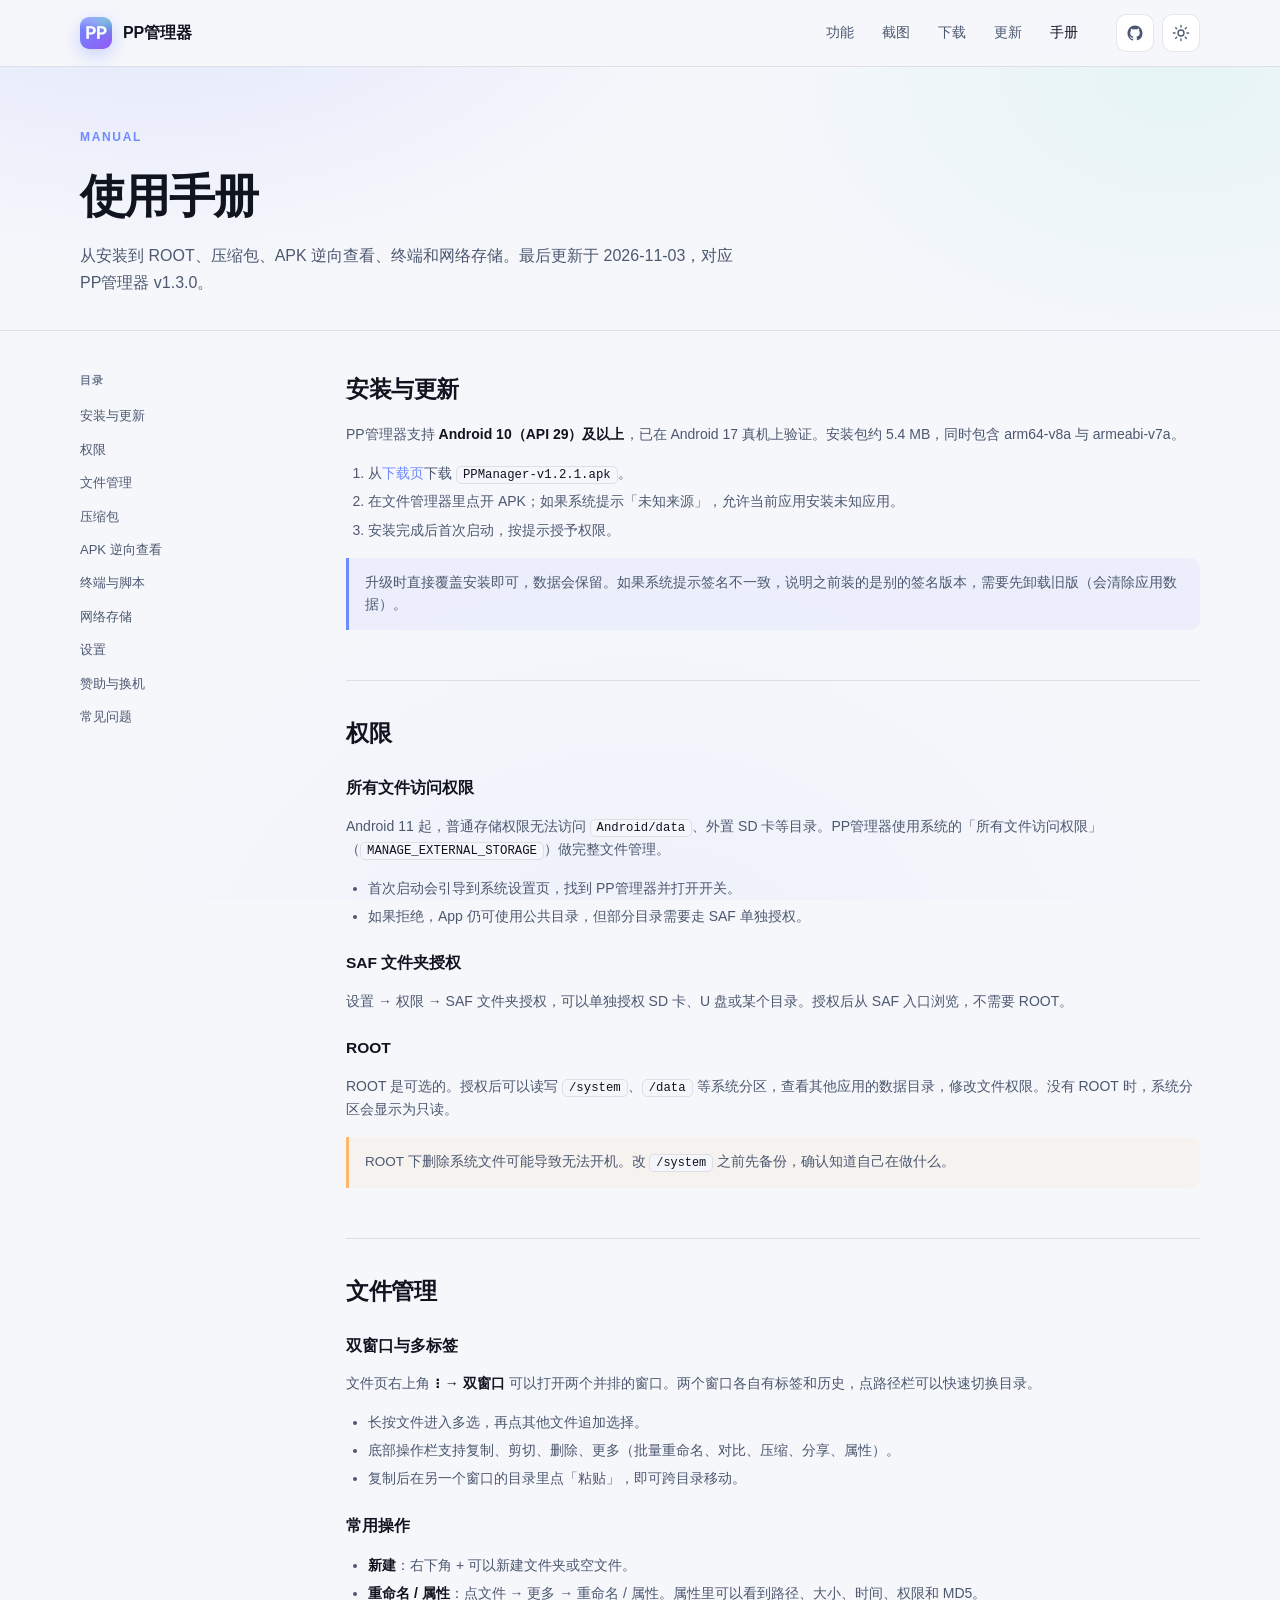
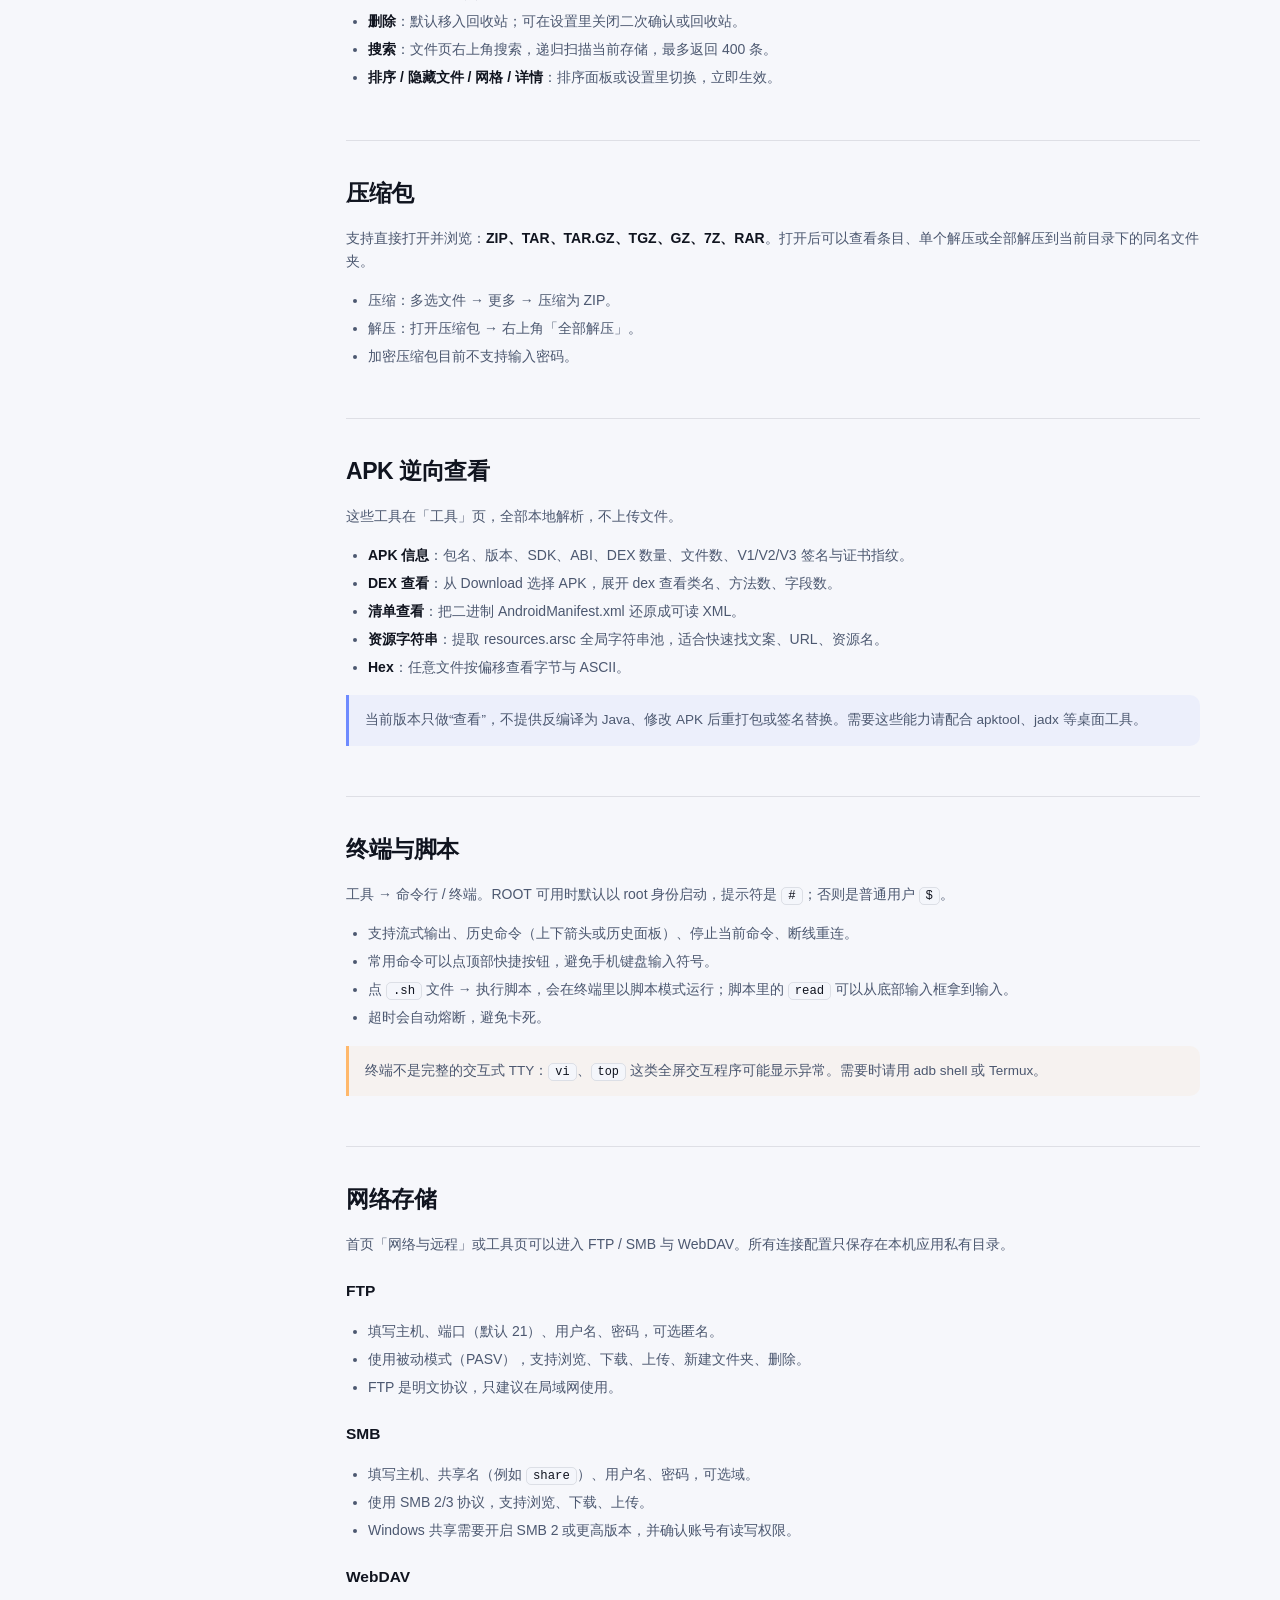
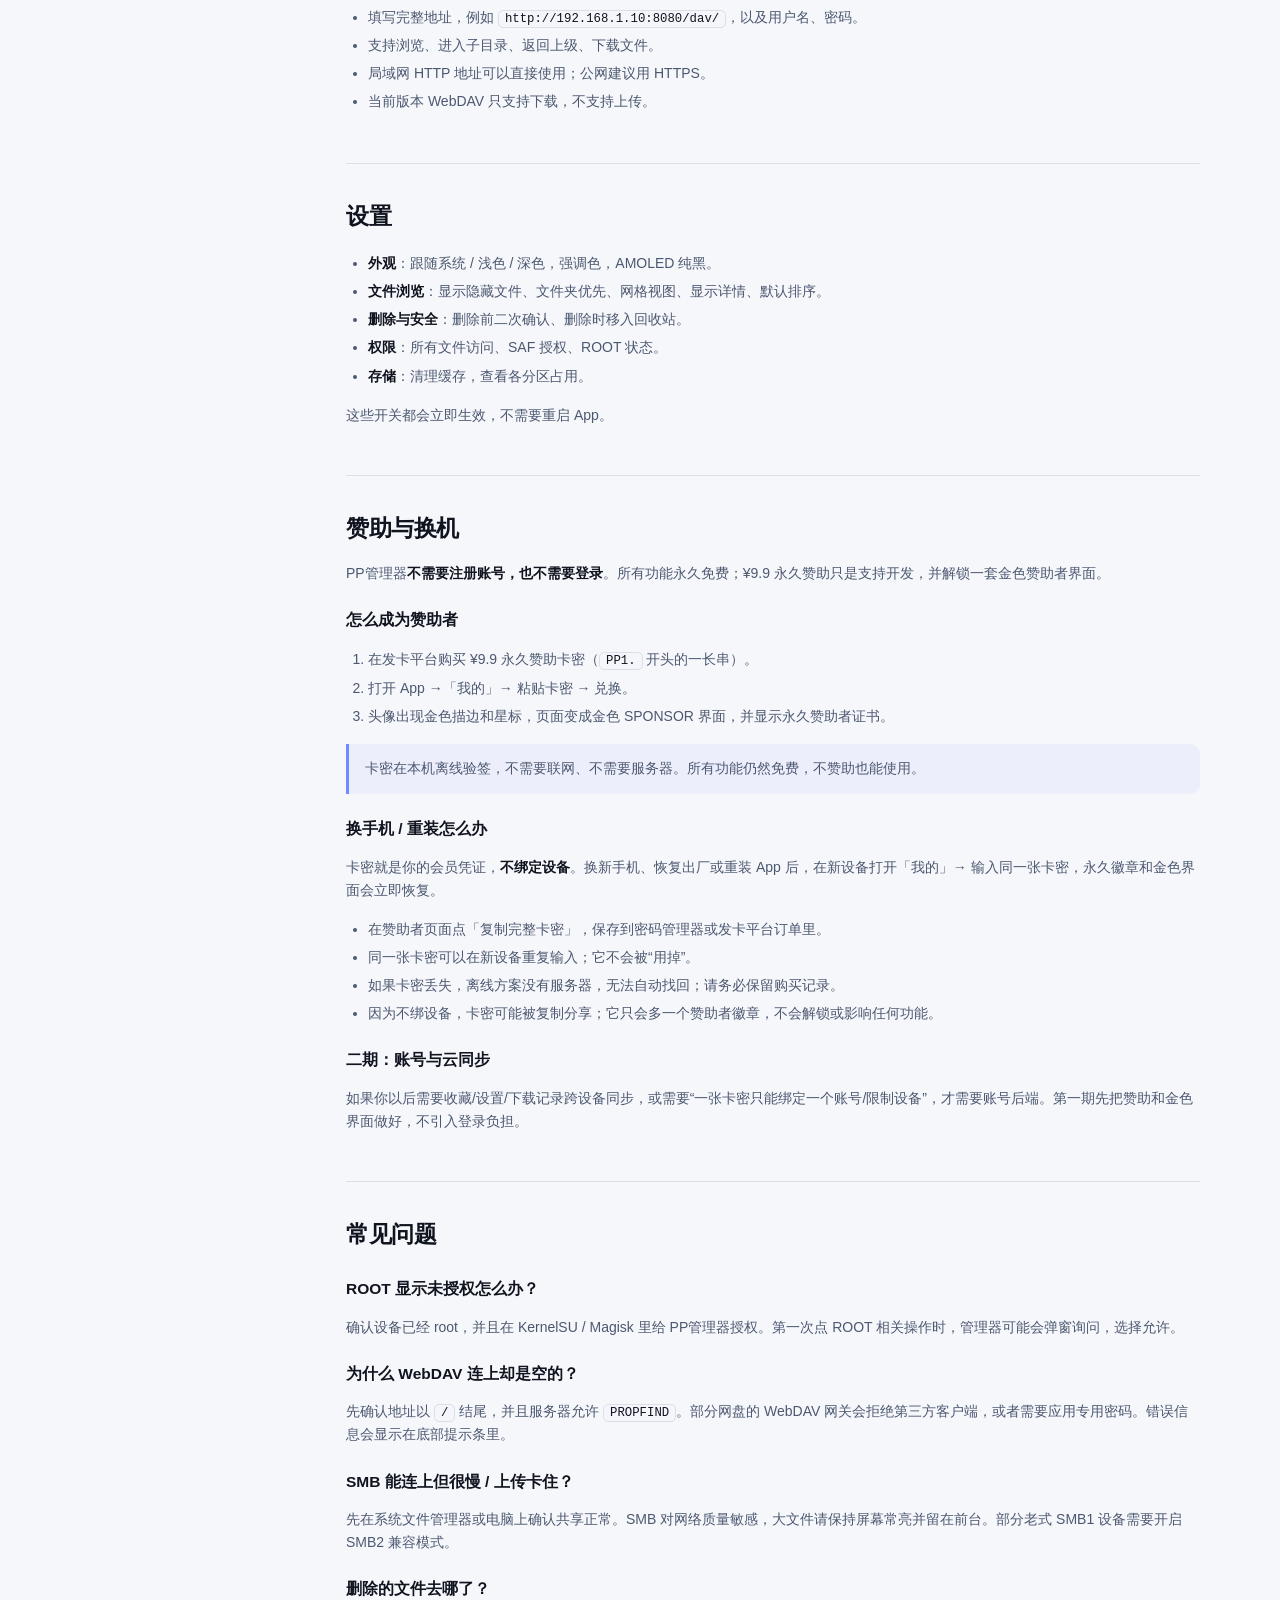
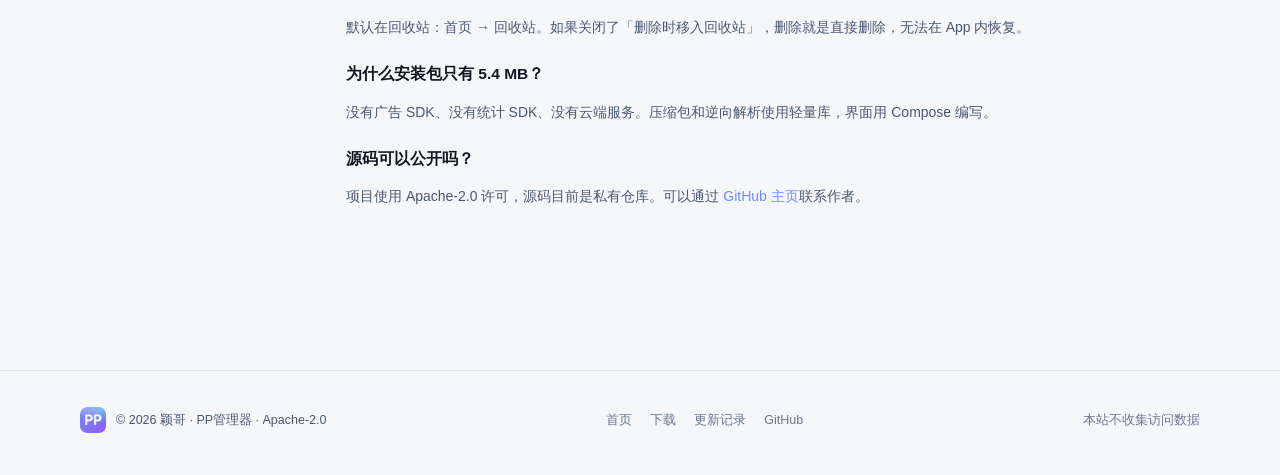
==== guide.html @ 1b32d379 "site: v1.3.0 赞助会员与离线卡密" ====
<!DOCTYPE html>
<html lang="zh-CN" data-theme="dark">
<head>
  <meta charset="UTF-8">
  <meta name="viewport" content="width=device-width, initial-scale=1">
  <title>使用手册 — PP管理器</title>
  <meta name="description" content="PP管理器使用手册：安装、权限、双窗口、压缩包、APK/DEX/AXML/ARSC 查看、终端、FTP/SMB/WebDAV 与常见问题。">
  <meta name="theme-color" content="#070a12">
  <script>
    (function () {
      try {
        var t = localStorage.getItem("pp-theme");
        if (!t) {
          t = window.matchMedia && window.matchMedia("(prefers-color-scheme: light)").matches ? "light" : "dark";
        }
        document.documentElement.setAttribute("data-theme", t);
      } catch (e) {}
    })();
  </script>
  <link rel="icon" href="assets/favicon-64.png" sizes="64x64" type="image/png">
  <link rel="apple-touch-icon" href="assets/icon-180.png">
  <link rel="stylesheet" href="styles.css">
  <noscript><style>.reveal{opacity:1 !important;transform:none !important}</style></noscript>
</head>
<body>
  <a class="skip-link" href="#main">跳到正文</a>

  <header class="nav">
    <div class="wrap nav-inner">
      <a class="brand" href="index.html">
        <img src="assets/icon-512.png" alt="PP管理器图标" width="32" height="32">
        <span>PP管理器</span>
      </a>
      <nav class="nav-links" id="navLinks" aria-label="主导航">
        <a href="index.html#features">功能</a>
        <a href="index.html#screens">截图</a>
        <a href="index.html#download">下载</a>
        <a href="index.html#changelog">更新</a>
        <a href="guide.html" aria-current="page">手册</a>
      </nav>
      <div class="nav-actions">
        <a class="icon-btn gh" href="https://github.com/yingge-dev" target="_blank" rel="noopener" aria-label="GitHub 主页">
          <svg viewBox="0 0 24 24" fill="currentColor" aria-hidden="true"><path d="M12 2C6.48 2 2 6.58 2 12.26c0 4.5 2.87 8.32 6.84 9.67.5.1.68-.22.68-.49 0-.24-.01-.87-.01-1.71-2.78.62-3.37-1.37-3.37-1.37-.45-1.18-1.11-1.5-1.11-1.5-.91-.64.07-.63.07-.63 1 .07 1.53 1.06 1.53 1.06.9 1.57 2.36 1.12 2.94.86.09-.67.35-1.12.63-1.38-2.22-.26-4.56-1.14-4.56-5.07 0-1.12.39-2.03 1.03-2.75-.1-.26-.45-1.3.1-2.71 0 0 .84-.27 2.75 1.05A9.4 9.4 0 0 1 12 6.84c.85 0 1.71.12 2.51.34 1.91-1.32 2.75-1.05 2.75-1.05.55 1.41.2 2.45.1 2.71.64.72 1.03 1.63 1.03 2.75 0 3.94-2.34 4.8-4.57 5.06.36.31.68.92.68 1.85 0 1.34-.01 2.42-.01 2.75 0 .27.18.6.69.49A10.03 10.03 0 0 0 22 12.26C22 6.58 17.52 2 12 2z"/></svg>
        </a>
        <button class="icon-btn theme-btn" id="themeBtn" type="button" aria-label="切换深色 / 浅色">
          <svg class="moon" viewBox="0 0 24 24" fill="none" stroke="currentColor" stroke-width="1.8" stroke-linecap="round" aria-hidden="true"><path d="M21 12.8A8.5 8.5 0 1 1 11.2 3a6.6 6.6 0 0 0 9.8 9.8z"/></svg>
          <svg class="sun" viewBox="0 0 24 24" fill="none" stroke="currentColor" stroke-width="1.8" stroke-linecap="round" aria-hidden="true"><circle cx="12" cy="12" r="4"/><path d="M12 2v2M12 20v2M4.9 4.9l1.4 1.4M17.7 17.7l1.4 1.4M2 12h2M20 12h2M4.9 19.1l1.4-1.4M17.7 6.3l1.4-1.4"/></svg>
        </button>
        <button class="icon-btn nav-toggle" id="navToggle" type="button" aria-label="打开菜单" aria-expanded="false">
          <svg viewBox="0 0 24 24" fill="none" stroke="currentColor" stroke-width="1.8" stroke-linecap="round" aria-hidden="true"><path d="M4 7h16M4 12h16M4 17h16"/></svg>
        </button>
      </div>
    </div>
  </header>

  <main id="main">
    <div class="guide-hero">
      <div class="wrap">
        <span class="kicker">Manual</span>
        <h1>使用手册</h1>
        <p>从安装到 ROOT、压缩包、APK 逆向查看、终端和网络存储。最后更新于 2026-11-03，对应 PP管理器 v1.3.0。</p>
      </div>
    </div>

    <div class="wrap guide-layout">
      <aside class="guide-nav">
        <h2>目录</h2>
        <a href="#install">安装与更新</a>
        <a href="#permissions">权限</a>
        <a href="#files">文件管理</a>
        <a href="#archives">压缩包</a>
        <a href="#reverse">APK 逆向查看</a>
        <a href="#terminal">终端与脚本</a>
        <a href="#network">网络存储</a>
        <a href="#settings">设置</a>
        <a href="#account">赞助与换机</a>
        <a href="#troubleshooting">常见问题</a>
      </aside>

      <div class="guide-body">
        <section id="install">
          <h2>安装与更新</h2>
          <p>PP管理器支持 <strong>Android 10（API 29）及以上</strong>，已在 Android 17 真机上验证。安装包约 5.4 MB，同时包含 arm64-v8a 与 armeabi-v7a。</p>
          <ol>
            <li>从<a href="index.html#download">下载页</a>下载 <code>PPManager-v1.2.1.apk</code>。</li>
            <li>在文件管理器里点开 APK；如果系统提示「未知来源」，允许当前应用安装未知应用。</li>
            <li>安装完成后首次启动，按提示授予权限。</li>
          </ol>
          <div class="callout">
            升级时直接覆盖安装即可，数据会保留。如果系统提示签名不一致，说明之前装的是别的签名版本，需要先卸载旧版（会清除应用数据）。
          </div>
        </section>

        <section id="permissions">
          <h2>权限</h2>
          <h3>所有文件访问权限</h3>
          <p>Android 11 起，普通存储权限无法访问 <code>Android/data</code>、外置 SD 卡等目录。PP管理器使用系统的「所有文件访问权限」（<code>MANAGE_EXTERNAL_STORAGE</code>）做完整文件管理。</p>
          <ul>
            <li>首次启动会引导到系统设置页，找到 PP管理器并打开开关。</li>
            <li>如果拒绝，App 仍可使用公共目录，但部分目录需要走 SAF 单独授权。</li>
          </ul>

          <h3>SAF 文件夹授权</h3>
          <p>设置 → 权限 → SAF 文件夹授权，可以单独授权 SD 卡、U 盘或某个目录。授权后从 SAF 入口浏览，不需要 ROOT。</p>

          <h3>ROOT</h3>
          <p>ROOT 是可选的。授权后可以读写 <code>/system</code>、<code>/data</code> 等系统分区，查看其他应用的数据目录，修改文件权限。没有 ROOT 时，系统分区会显示为只读。</p>
          <div class="callout warn">
            ROOT 下删除系统文件可能导致无法开机。改 <code>/system</code> 之前先备份，确认知道自己在做什么。
          </div>
        </section>

        <section id="files">
          <h2>文件管理</h2>
          <h3>双窗口与多标签</h3>
          <p>文件页右上角 <strong>⋮ → 双窗口</strong> 可以打开两个并排的窗口。两个窗口各自有标签和历史，点路径栏可以快速切换目录。</p>
          <ul>
            <li>长按文件进入多选，再点其他文件追加选择。</li>
            <li>底部操作栏支持复制、剪切、删除、更多（批量重命名、对比、压缩、分享、属性）。</li>
            <li>复制后在另一个窗口的目录里点「粘贴」，即可跨目录移动。</li>
          </ul>

          <h3>常用操作</h3>
          <ul>
            <li><strong>新建</strong>：右下角 + 可以新建文件夹或空文件。</li>
            <li><strong>重命名 / 属性</strong>：点文件 → 更多 → 重命名 / 属性。属性里可以看到路径、大小、时间、权限和 MD5。</li>
            <li><strong>删除</strong>：默认移入回收站；可在设置里关闭二次确认或回收站。</li>
            <li><strong>搜索</strong>：文件页右上角搜索，递归扫描当前存储，最多返回 400 条。</li>
            <li><strong>排序 / 隐藏文件 / 网格 / 详情</strong>：排序面板或设置里切换，立即生效。</li>
          </ul>
        </section>

        <section id="archives">
          <h2>压缩包</h2>
          <p>支持直接打开并浏览：<strong>ZIP、TAR、TAR.GZ、TGZ、GZ、7Z、RAR</strong>。打开后可以查看条目、单个解压或全部解压到当前目录下的同名文件夹。</p>
          <ul>
            <li>压缩：多选文件 → 更多 → 压缩为 ZIP。</li>
            <li>解压：打开压缩包 → 右上角「全部解压」。</li>
            <li>加密压缩包目前不支持输入密码。</li>
          </ul>
        </section>

        <section id="reverse">
          <h2>APK 逆向查看</h2>
          <p>这些工具在「工具」页，全部本地解析，不上传文件。</p>
          <ul>
            <li><strong>APK 信息</strong>：包名、版本、SDK、ABI、DEX 数量、文件数、V1/V2/V3 签名与证书指纹。</li>
            <li><strong>DEX 查看</strong>：从 Download 选择 APK，展开 dex 查看类名、方法数、字段数。</li>
            <li><strong>清单查看</strong>：把二进制 AndroidManifest.xml 还原成可读 XML。</li>
            <li><strong>资源字符串</strong>：提取 resources.arsc 全局字符串池，适合快速找文案、URL、资源名。</li>
            <li><strong>Hex</strong>：任意文件按偏移查看字节与 ASCII。</li>
          </ul>
          <div class="callout">
            当前版本只做“查看”，不提供反编译为 Java、修改 APK 后重打包或签名替换。需要这些能力请配合 apktool、jadx 等桌面工具。
          </div>
        </section>

        <section id="terminal">
          <h2>终端与脚本</h2>
          <p>工具 → 命令行 / 终端。ROOT 可用时默认以 root 身份启动，提示符是 <code>#</code>；否则是普通用户 <code>$</code>。</p>
          <ul>
            <li>支持流式输出、历史命令（上下箭头或历史面板）、停止当前命令、断线重连。</li>
            <li>常用命令可以点顶部快捷按钮，避免手机键盘输入符号。</li>
            <li>点 <code>.sh</code> 文件 → 执行脚本，会在终端里以脚本模式运行；脚本里的 <code>read</code> 可以从底部输入框拿到输入。</li>
            <li>超时会自动熔断，避免卡死。</li>
          </ul>
          <div class="callout warn">
            终端不是完整的交互式 TTY：<code>vi</code>、<code>top</code> 这类全屏交互程序可能显示异常。需要时请用 adb shell 或 Termux。
          </div>
        </section>

        <section id="network">
          <h2>网络存储</h2>
          <p>首页「网络与远程」或工具页可以进入 FTP / SMB 与 WebDAV。所有连接配置只保存在本机应用私有目录。</p>

          <h3>FTP</h3>
          <ul>
            <li>填写主机、端口（默认 21）、用户名、密码，可选匿名。</li>
            <li>使用被动模式（PASV），支持浏览、下载、上传、新建文件夹、删除。</li>
            <li>FTP 是明文协议，只建议在局域网使用。</li>
          </ul>

          <h3>SMB</h3>
          <ul>
            <li>填写主机、共享名（例如 <code>share</code>）、用户名、密码，可选域。</li>
            <li>使用 SMB 2/3 协议，支持浏览、下载、上传。</li>
            <li>Windows 共享需要开启 SMB 2 或更高版本，并确认账号有读写权限。</li>
          </ul>

          <h3>WebDAV</h3>
          <ul>
            <li>填写完整地址，例如 <code>http://192.168.1.10:8080/dav/</code>，以及用户名、密码。</li>
            <li>支持浏览、进入子目录、返回上级、下载文件。</li>
            <li>局域网 HTTP 地址可以直接使用；公网建议用 HTTPS。</li>
            <li>当前版本 WebDAV 只支持下载，不支持上传。</li>
          </ul>
        </section>

        <section id="settings">
          <h2>设置</h2>
          <ul>
            <li><strong>外观</strong>：跟随系统 / 浅色 / 深色，强调色，AMOLED 纯黑。</li>
            <li><strong>文件浏览</strong>：显示隐藏文件、文件夹优先、网格视图、显示详情、默认排序。</li>
            <li><strong>删除与安全</strong>：删除前二次确认、删除时移入回收站。</li>
            <li><strong>权限</strong>：所有文件访问、SAF 授权、ROOT 状态。</li>
            <li><strong>存储</strong>：清理缓存，查看各分区占用。</li>
          </ul>
          <p>这些开关都会立即生效，不需要重启 App。</p>
        </section>

        <section id="account">
          <h2>赞助与换机</h2>
          <p>PP管理器<strong>不需要注册账号，也不需要登录</strong>。所有功能永久免费；¥9.9 永久赞助只是支持开发，并解锁一套金色赞助者界面。</p>

          <h3>怎么成为赞助者</h3>
          <ol>
            <li>在发卡平台购买 ¥9.9 永久赞助卡密（<code>PP1.</code> 开头的一长串）。</li>
            <li>打开 App →「我的」→ 粘贴卡密 → 兑换。</li>
            <li>头像出现金色描边和星标，页面变成金色 SPONSOR 界面，并显示永久赞助者证书。</li>
          </ol>
          <div class="callout">
            卡密在本机离线验签，不需要联网、不需要服务器。所有功能仍然免费，不赞助也能使用。
          </div>

          <h3>换手机 / 重装怎么办</h3>
          <p>卡密就是你的会员凭证，<strong>不绑定设备</strong>。换新手机、恢复出厂或重装 App 后，在新设备打开「我的」→ 输入同一张卡密，永久徽章和金色界面会立即恢复。</p>
          <ul>
            <li>在赞助者页面点「复制完整卡密」，保存到密码管理器或发卡平台订单里。</li>
            <li>同一张卡密可以在新设备重复输入；它不会被“用掉”。</li>
            <li>如果卡密丢失，离线方案没有服务器，无法自动找回；请务必保留购买记录。</li>
            <li>因为不绑设备，卡密可能被复制分享；它只会多一个赞助者徽章，不会解锁或影响任何功能。</li>
          </ul>

          <h3>二期：账号与云同步</h3>
          <p>如果你以后需要收藏/设置/下载记录跨设备同步，或需要“一张卡密只能绑定一个账号/限制设备”，才需要账号后端。第一期先把赞助和金色界面做好，不引入登录负担。</p>
        </section>

        <section id="troubleshooting">
          <h2>常见问题</h2>
          <h3>ROOT 显示未授权怎么办？</h3>
          <p>确认设备已经 root，并且在 KernelSU / Magisk 里给 PP管理器授权。第一次点 ROOT 相关操作时，管理器可能会弹窗询问，选择允许。</p>

          <h3>为什么 WebDAV 连上却是空的？</h3>
          <p>先确认地址以 <code>/</code> 结尾，并且服务器允许 <code>PROPFIND</code>。部分网盘的 WebDAV 网关会拒绝第三方客户端，或者需要应用专用密码。错误信息会显示在底部提示条里。</p>

          <h3>SMB 能连上但很慢 / 上传卡住？</h3>
          <p>先在系统文件管理器或电脑上确认共享正常。SMB 对网络质量敏感，大文件请保持屏幕常亮并留在前台。部分老式 SMB1 设备需要开启 SMB2 兼容模式。</p>

          <h3>删除的文件去哪了？</h3>
          <p>默认在回收站：首页 → 回收站。如果关闭了「删除时移入回收站」，删除就是直接删除，无法在 App 内恢复。</p>

          <h3>为什么安装包只有 5.4 MB？</h3>
          <p>没有广告 SDK、没有统计 SDK、没有云端服务。压缩包和逆向解析使用轻量库，界面用 Compose 编写。</p>

          <h3>源码可以公开吗？</h3>
          <p>项目使用 Apache-2.0 许可，源码目前是私有仓库。可以通过 <a href="https://github.com/yingge-dev" target="_blank" rel="noopener">GitHub 主页</a>联系作者。</p>
        </section>
      </div>
    </div>
  </main>

  <footer>
    <div class="wrap footer-inner">
      <div class="footer-brand">
        <img src="assets/icon-512.png" alt="" width="26" height="26">
        <span>© <span id="year">2026</span> 颖哥 · PP管理器 · Apache-2.0</span>
      </div>
      <nav class="footer-links" aria-label="页脚">
        <a href="index.html">首页</a>
        <a href="index.html#download">下载</a>
        <a href="index.html#changelog">更新记录</a>
        <a href="https://github.com/yingge-dev" target="_blank" rel="noopener">GitHub</a>
      </nav>
      <span>本站不收集访问数据</span>
    </div>
  </footer>

  <script src="app.js"></script>
</body>
</html>
---- styles.css ----
:root {
  color-scheme: dark;
  --bg: #070a12;
  --bg-2: #0a0f1a;
  --surface: #0e1320;
  --surface-2: #141b2a;
  --surface-3: #1a2233;
  --line: rgba(148, 163, 190, 0.15);
  --line-strong: rgba(148, 163, 190, 0.28);
  --text: #e9edf7;
  --muted: #9aa6c0;
  --faint: #6b7794;
  --accent: #6e8bff;
  --accent-deep: #4f6bf0;
  --accent-2: #3fd9c0;
  --coral: #ff6b81;
  --amber: #ffb86b;
  --radius: 18px;
  --radius-sm: 12px;
  --shadow: 0 24px 60px rgba(0, 0, 0, 0.45);
  --nav-bg: #070a12;
  --max: 1120px;
  --font: -apple-system, BlinkMacSystemFont, "Segoe UI", "PingFang SC",
    "Hiragino Sans GB", "Microsoft YaHei", "Noto Sans SC", sans-serif;
  --mono: "SFMono-Regular", Consolas, "Liberation Mono", Menlo, monospace;
}

html[data-theme="light"] {
  color-scheme: light;
  --bg: #f6f7fb;
  --bg-2: #eef1f8;
  --surface: #ffffff;
  --surface-2: #f4f6fb;
  --surface-3: #e9edf6;
  --line: rgba(16, 24, 40, 0.1);
  --line-strong: rgba(16, 24, 40, 0.2);
  --text: #10141f;
  --muted: #4c5870;
  --faint: #6b7690;
  --shadow: 0 24px 60px rgba(31, 45, 80, 0.12);
  --nav-bg: #f6f7fb;
}

* {
  box-sizing: border-box;
}

html {
  scroll-behavior: smooth;
  scroll-padding-top: 88px;
}

body {
  margin: 0;
  background: var(--bg);
  color: var(--text);
  font-family: var(--font);
  font-size: 16px;
  line-height: 1.65;
  -webkit-font-smoothing: antialiased;
  text-rendering: optimizeLegibility;
  overflow-x: hidden;
}

body::before {
  content: "";
  position: fixed;
  inset: 0;
  z-index: -1;
  background:
    radial-gradient(900px 520px at 12% -6%, rgba(110, 139, 255, 0.16), transparent 62%),
    radial-gradient(760px 520px at 92% 8%, rgba(63, 217, 192, 0.09), transparent 60%),
    radial-gradient(900px 700px at 50% 110%, rgba(110, 139, 255, 0.06), transparent 60%),
    var(--bg);
  pointer-events: none;
}

a {
  color: var(--accent);
  text-decoration: none;
}

a:hover {
  color: var(--text);
}

a:focus-visible,
button:focus-visible,
summary:focus-visible,
.shot img:focus-visible {
  outline: 2px solid var(--accent);
  outline-offset: 3px;
  border-radius: 6px;
}

img {
  max-width: 100%;
  height: auto;
  display: block;
}

.wrap {
  width: min(var(--max), 100% - 48px);
  margin-inline: auto;
}

.skip-link {
  position: absolute;
  left: 16px;
  top: -60px;
  z-index: 100;
  padding: 10px 16px;
  border-radius: 10px;
  background: var(--accent);
  color: #fff;
  transition: top 0.2s;
}

.skip-link:focus {
  top: 12px;
}

/* ---------- nav ---------- */
.nav {
  position: sticky;
  top: 0;
  z-index: 50;
  border-bottom: 1px solid var(--line);
  background: var(--nav-bg);
}

.nav-inner {
  display: flex;
  align-items: center;
  gap: 26px;
  height: 66px;
}

.brand {
  display: inline-flex;
  align-items: center;
  gap: 11px;
  color: var(--text);
  font-weight: 700;
  letter-spacing: -0.01em;
  white-space: nowrap;
}

.brand img {
  width: 32px;
  height: 32px;
  border-radius: 9px;
  box-shadow: 0 6px 18px rgba(110, 139, 255, 0.35);
}

.brand span {
  font-size: 16px;
}

.nav-links {
  display: flex;
  align-items: center;
  gap: 4px;
  margin-left: auto;
}

.nav-links a {
  color: var(--muted);
  font-size: 14px;
  padding: 7px 12px;
  border-radius: 9px;
  transition: color 0.18s, background 0.18s;
}

.nav-links a:hover,
.nav-links a[aria-current="page"] {
  color: var(--text);
  background: var(--surface-2);
}

.nav-actions {
  display: flex;
  align-items: center;
  gap: 8px;
}

.icon-btn {
  display: inline-flex;
  align-items: center;
  justify-content: center;
  width: 38px;
  height: 38px;
  border: 1px solid var(--line);
  border-radius: 10px;
  background: var(--surface);
  color: var(--muted);
  cursor: pointer;
  transition: color 0.18s, border-color 0.18s, transform 0.18s;
}

.icon-btn:hover {
  color: var(--text);
  border-color: var(--line-strong);
  transform: translateY(-1px);
}

.icon-btn svg {
  width: 18px;
  height: 18px;
}

.theme-btn .sun {
  display: none;
}

html[data-theme="light"] .theme-btn .sun {
  display: block;
}

html[data-theme="light"] .theme-btn .moon {
  display: none;
}

.nav-toggle {
  display: none;
}

/* ---------- buttons ---------- */
.btn {
  display: inline-flex;
  align-items: center;
  justify-content: center;
  gap: 9px;
  height: 48px;
  padding: 0 22px;
  border-radius: 13px;
  border: 1px solid transparent;
  font-size: 15px;
  font-weight: 650;
  letter-spacing: 0.01em;
  cursor: pointer;
  transition: transform 0.18s, box-shadow 0.18s, background 0.18s, border-color 0.18s;
  white-space: nowrap;
}

.btn:hover {
  transform: translateY(-2px);
}

.btn-primary {
  background: linear-gradient(135deg, var(--accent), var(--accent-deep));
  color: #fff;
  box-shadow: 0 14px 30px rgba(79, 107, 240, 0.32);
}

.btn-primary:hover {
  color: #fff;
  box-shadow: 0 18px 38px rgba(79, 107, 240, 0.42);
}

.btn-ghost {
  background: var(--surface);
  border-color: var(--line);
  color: var(--text);
}

.btn-ghost:hover {
  border-color: var(--line-strong);
  background: var(--surface-2);
}

.btn svg {
  width: 18px;
  height: 18px;
}

.btn .ver {
  font-size: 11px;
  font-weight: 600;
  padding: 2px 7px;
  border-radius: 999px;
  background: rgba(255, 255, 255, 0.18);
}

/* ---------- hero ---------- */
.hero {
  position: relative;
  padding: 74px 0 70px;
  overflow: hidden;
}

.hero::before {
  content: "";
  position: absolute;
  inset: 0;
  background-image:
    linear-gradient(rgba(148, 163, 190, 0.055) 1px, transparent 1px),
    linear-gradient(90deg, rgba(148, 163, 190, 0.055) 1px, transparent 1px);
  background-size: 56px 56px;
  mask-image: radial-gradient(ellipse 75% 65% at 50% 30%, #000 20%, transparent 75%);
  -webkit-mask-image: radial-gradient(ellipse 75% 65% at 50% 30%, #000 20%, transparent 75%);
  pointer-events: none;
}

.hero-grid {
  position: relative;
  display: grid;
  grid-template-columns: 1.05fr 0.95fr;
  align-items: center;
  gap: 48px;
}

.eyebrow {
  display: inline-flex;
  align-items: center;
  gap: 8px;
  padding: 5px 11px;
  border: 1px solid var(--line);
  border-radius: 999px;
  background: var(--surface);
  color: var(--muted);
  font-size: 12px;
  font-weight: 600;
  letter-spacing: 0.02em;
}

.eyebrow i {
  width: 6px;
  height: 6px;
  border-radius: 50%;
  background: var(--accent-2);
  box-shadow: 0 0 10px var(--accent-2);
}

.hero h1 {
  margin: 18px 0 10px;
  font-size: clamp(48px, 7vw, 78px);
  line-height: 1.02;
  letter-spacing: -0.045em;
  font-weight: 800;
  background: linear-gradient(120deg, var(--text) 20%, #b9c5ff 55%, var(--accent-2) 100%);
  -webkit-background-clip: text;
  background-clip: text;
  color: transparent;
}

html[data-theme="light"] .hero h1 {
  background: linear-gradient(120deg, #10141f 15%, #4f6bf0 62%, #159e8b 100%);
  -webkit-background-clip: text;
  background-clip: text;
}

p code,
li code {
  font-family: var(--mono);
  font-size: 0.88em;
  padding: 1px 5px;
  border-radius: 5px;
  background: var(--surface-2);
  border: 1px solid var(--line);
  color: var(--text);
}

.hero .lead {
  margin: 0;
  color: var(--muted);
  font-size: clamp(16px, 1.9vw, 18.5px);
  line-height: 1.8;
  max-width: 33em;
}

.hero .lead strong {
  color: var(--text);
  font-weight: 600;
}

.hero .cta {
  display: flex;
  flex-wrap: wrap;
  gap: 12px;
  margin-top: 30px;
}

.facts {
  display: flex;
  flex-wrap: wrap;
  gap: 8px 18px;
  margin: 26px 0 0;
  padding: 0;
  list-style: none;
  color: var(--faint);
  font-size: 13px;
}

.facts li {
  display: inline-flex;
  align-items: center;
  gap: 7px;
}

.facts li::before {
  content: "";
  width: 4px;
  height: 4px;
  border-radius: 50%;
  background: var(--accent-2);
}

.hero-art {
  position: relative;
  display: flex;
  justify-content: center;
  align-items: center;
  min-height: 620px;
}

.hero-art::before {
  content: "";
  position: absolute;
  width: 480px;
  height: 480px;
  border-radius: 50%;
  background: radial-gradient(circle, rgba(110, 139, 255, 0.38), transparent 64%);
  filter: blur(42px);
}

.hero-art::after {
  content: "";
  position: absolute;
  width: 320px;
  height: 320px;
  right: 4%;
  bottom: 8%;
  border-radius: 50%;
  background: radial-gradient(circle, rgba(63, 217, 192, 0.16), transparent 65%);
  filter: blur(26px);
}

.phone {
  position: relative;
  z-index: 1;
  width: min(330px, 76vw);
  padding: 10px;
  border-radius: 44px;
  background: linear-gradient(160deg, #2a3350, #0b0f18 45%, #1c2438);
  border: 1px solid rgba(148, 163, 190, 0.22);
  box-shadow: 0 40px 90px rgba(0, 0, 0, 0.55), inset 0 0 0 1px rgba(255, 255, 255, 0.04);
}

.phone img {
  width: 100%;
  border-radius: 35px;
}

.hero-badge {
  position: absolute;
  z-index: 2;
  display: inline-flex;
  align-items: center;
  gap: 7px;
  padding: 8px 12px;
  border: 1px solid var(--line);
  border-radius: 12px;
  background-color: var(--surface);
  background: color-mix(in srgb, var(--surface) 88%, transparent);
  backdrop-filter: blur(10px);
  color: var(--text);
  font-size: 12px;
  font-weight: 600;
  box-shadow: 0 14px 30px rgba(0, 0, 0, 0.28);
}

.hero-badge svg {
  width: 15px;
  height: 15px;
}

.hero-badge.b1 {
  left: 2%;
  top: 18%;
  color: var(--accent-2);
}

.hero-badge.b2 {
  right: 0;
  bottom: 20%;
  color: var(--amber);
}

/* ---------- sections ---------- */
.section {
  padding: 78px 0;
  border-top: 1px solid var(--line);
}

.section-head {
  max-width: 640px;
  margin-bottom: 34px;
}

.kicker {
  display: inline-block;
  color: var(--accent);
  font-size: 12px;
  font-weight: 700;
  letter-spacing: 0.14em;
  text-transform: uppercase;
}

.section-head h2 {
  margin: 10px 0 10px;
  font-size: clamp(26px, 3.4vw, 36px);
  line-height: 1.2;
  letter-spacing: -0.03em;
}

.section-head p {
  margin: 0;
  color: var(--muted);
  font-size: 15.5px;
}

.section-head.center {
  margin-inline: auto;
  text-align: center;
}

/* ---------- features ---------- */
.feature-grid {
  display: grid;
  grid-template-columns: repeat(3, 1fr);
  gap: 14px;
}

.feature {
  position: relative;
  padding: 24px;
  border: 1px solid var(--line);
  border-radius: var(--radius);
  background-color: var(--surface);
  background-image: linear-gradient(180deg, var(--surface), var(--surface-2));
  transition: transform 0.22s, border-color 0.22s, background 0.22s;
}

.feature:hover {
  transform: translateY(-3px);
  border-color: var(--line-strong);
  background: var(--surface-2);
}

.feature-icon {
  display: inline-flex;
  align-items: center;
  justify-content: center;
  width: 42px;
  height: 42px;
  border-radius: 12px;
  background: rgba(110, 139, 255, 0.12);
  color: var(--accent);
  margin-bottom: 16px;
}

.feature:nth-child(2) .feature-icon {
  background: rgba(63, 217, 192, 0.11);
  color: var(--accent-2);
}

.feature:nth-child(3) .feature-icon {
  background: rgba(255, 184, 107, 0.11);
  color: var(--amber);
}

.feature:nth-child(4) .feature-icon {
  background: rgba(255, 107, 129, 0.1);
  color: var(--coral);
}

.feature-icon svg {
  width: 21px;
  height: 21px;
}

.feature h3 {
  margin: 0 0 6px;
  font-size: 16.5px;
  letter-spacing: -0.01em;
}

.feature p {
  margin: 0;
  color: var(--muted);
  font-size: 13.5px;
  line-height: 1.72;
}

.feature .tag {
  display: inline-block;
  margin-top: 14px;
  padding: 2px 8px;
  border: 1px solid var(--line);
  border-radius: 999px;
  color: var(--faint);
  font-size: 10.5px;
  font-family: var(--mono);
}

/* ---------- screenshots ---------- */
.shots {
  display: grid;
  grid-template-columns: repeat(4, 1fr);
  gap: 16px;
}

.shot {
  margin: 0;
  padding: 9px;
  border: 1px solid var(--line);
  border-radius: 26px;
  background: var(--surface);
  cursor: zoom-in;
  transition: transform 0.24s, border-color 0.24s, box-shadow 0.24s;
}

.shot:hover {
  transform: translateY(-4px);
  border-color: var(--line-strong);
  box-shadow: var(--shadow);
}

.shot img {
  border-radius: 18px;
  width: 100%;
}

.shot figcaption {
  padding: 12px 8px 5px;
  color: var(--muted);
  font-size: 12.5px;
  text-align: center;
}

/* ---------- why ---------- */
.why-grid {
  display: grid;
  grid-template-columns: repeat(3, 1fr);
  gap: 14px;
}

.why {
  padding: 26px;
  border: 1px solid var(--line);
  border-radius: var(--radius);
  background: var(--surface);
}

.why .num {
  font-family: var(--mono);
  font-size: 12px;
  color: var(--accent);
}

.why h3 {
  margin: 10px 0 8px;
  font-size: 17px;
}

.why p {
  margin: 0;
  color: var(--muted);
  font-size: 13.5px;
}

/* ---------- download ---------- */
.download-grid {
  display: grid;
  grid-template-columns: 1.25fr 0.75fr;
  gap: 16px;
  align-items: stretch;
}

.download-card {
  position: relative;
  padding: 30px;
  border-radius: 22px;
  border: 1px solid rgba(110, 139, 255, 0.3);
  background:
    radial-gradient(600px 260px at 100% 0%, rgba(63, 217, 192, 0.1), transparent 60%),
    radial-gradient(600px 300px at 0% 100%, rgba(110, 139, 255, 0.16), transparent 60%),
    var(--surface);
  overflow: hidden;
}

.download-card h2 {
  margin: 0;
  font-size: 25px;
  letter-spacing: -0.02em;
}

.version-row {
  display: flex;
  flex-wrap: wrap;
  align-items: center;
  gap: 10px;
  margin: 12px 0 20px;
}

.version-row .badge {
  padding: 3px 9px;
  border-radius: 999px;
  background: rgba(110, 139, 255, 0.16);
  color: var(--accent);
  font-size: 12px;
  font-weight: 600;
}

.version-row .date {
  color: var(--faint);
  font-size: 12.5px;
}

.spec {
  display: grid;
  grid-template-columns: repeat(3, 1fr);
  gap: 10px;
  margin: 0 0 22px;
  padding: 0;
  list-style: none;
}

.spec li {
  padding: 10px 12px;
  border: 1px solid var(--line);
  border-radius: 11px;
  background: rgba(0, 0, 0, 0.12);
  color: var(--muted);
  font-size: 12px;
}

.spec strong {
  display: block;
  color: var(--text);
  font-size: 13.5px;
  font-weight: 600;
  margin-top: 1px;
}

.sha {
  display: flex;
  align-items: center;
  gap: 8px;
  margin-top: 18px;
  color: var(--faint);
  font-size: 11px;
}

.sha code {
  font-family: var(--mono);
  color: var(--muted);
  word-break: break-all;
  font-size: 10.5px;
}

.copy-btn {
  flex: none;
  border: 1px solid var(--line);
  border-radius: 7px;
  background: var(--surface-2);
  color: var(--muted);
  font-size: 10.5px;
  padding: 3px 7px;
  cursor: pointer;
}

.copy-btn:hover {
  color: var(--text);
  border-color: var(--line-strong);
}

.install-card {
  display: flex;
  flex-direction: column;
  padding: 28px;
  border: 1px solid var(--line);
  border-radius: 22px;
  background: var(--surface);
}

.install-card h3 {
  margin: 0 0 14px;
  font-size: 16px;
}

.steps {
  margin: 0;
  padding: 0;
  list-style: none;
  counter-reset: step;
  display: grid;
  gap: 13px;
}

.steps li {
  position: relative;
  padding-left: 32px;
  color: var(--muted);
  font-size: 13.5px;
  line-height: 1.6;
}

.steps li::before {
  counter-increment: step;
  content: counter(step);
  position: absolute;
  left: 0;
  top: 1px;
  width: 21px;
  height: 21px;
  border-radius: 50%;
  background: rgba(110, 139, 255, 0.14);
  color: var(--accent);
  font-size: 11px;
  font-weight: 700;
  display: grid;
  place-items: center;
}

.install-card .more {
  margin-top: auto;
  padding-top: 20px;
  font-size: 13px;
}

.note {
  margin: 16px 0 0;
  color: var(--faint);
  font-size: 11.5px;
  line-height: 1.7;
}

/* ---------- changelog ---------- */
.timeline {
  position: relative;
  margin: 0;
  padding: 0 0 0 22px;
  list-style: none;
}

.timeline::before {
  content: "";
  position: absolute;
  left: 5px;
  top: 6px;
  bottom: 6px;
  width: 1px;
  background: var(--line);
}

.release {
  position: relative;
  padding: 0 0 26px;
}

.release::before {
  content: "";
  position: absolute;
  left: -22px;
  top: 7px;
  width: 11px;
  height: 11px;
  border-radius: 50%;
  background: var(--surface-3);
  border: 2px solid var(--faint);
}

.release.latest::before {
  background: var(--accent);
  border-color: var(--accent);
  box-shadow: 0 0 0 4px rgba(110, 139, 255, 0.16);
}

.release h3 {
  margin: 0 0 4px;
  font-size: 16px;
  display: flex;
  flex-wrap: wrap;
  align-items: center;
  gap: 9px;
}

.release h3 .v {
  font-family: var(--mono);
  font-size: 12px;
  color: var(--accent);
}

.release time {
  color: var(--faint);
  font-size: 11.5px;
  font-weight: 400;
}

.release ul {
  margin: 7px 0 0;
  padding-left: 18px;
  color: var(--muted);
  font-size: 13px;
}

.release li {
  margin: 3px 0;
}

/* ---------- faq ---------- */
.faq {
  display: grid;
  gap: 9px;
}

details {
  border: 1px solid var(--line);
  border-radius: 13px;
  background: var(--surface);
  overflow: hidden;
}

details[open] {
  border-color: var(--line-strong);
  background: var(--surface-2);
}

summary {
  display: flex;
  align-items: center;
  justify-content: space-between;
  gap: 14px;
  padding: 16px 18px;
  cursor: pointer;
  font-size: 14.5px;
  font-weight: 600;
  list-style: none;
}

summary::-webkit-details-marker {
  display: none;
}

summary::after {
  content: "+";
  flex: none;
  color: var(--faint);
  font-size: 18px;
  font-weight: 400;
  transition: transform 0.2s;
}

details[open] summary::after {
  transform: rotate(45deg);
}

details .body {
  padding: 0 18px 17px;
  color: var(--muted);
  font-size: 13.5px;
  line-height: 1.8;
}

details .body p {
  margin: 0 0 8px;
}

details .body p:last-child {
  margin-bottom: 0;
}

/* ---------- footer ---------- */
footer {
  border-top: 1px solid var(--line);
  padding: 36px 0 42px;
  color: var(--faint);
  font-size: 12.5px;
}

.footer-inner {
  display: flex;
  flex-wrap: wrap;
  gap: 18px 30px;
  align-items: center;
  justify-content: space-between;
}

.footer-brand {
  display: flex;
  align-items: center;
  gap: 10px;
  color: var(--muted);
}

.footer-brand img {
  width: 26px;
  height: 26px;
  border-radius: 7px;
}

.footer-links {
  display: flex;
  flex-wrap: wrap;
  gap: 18px;
}

.footer-links a {
  color: var(--faint);
}

.footer-links a:hover {
  color: var(--text);
}

/* ---------- guide page ---------- */
.guide-hero {
  padding: 56px 0 34px;
  border-bottom: 1px solid var(--line);
}

.guide-hero h1 {
  margin: 10px 0 8px;
  font-size: clamp(32px, 4.4vw, 46px);
  letter-spacing: -0.035em;
}

.guide-hero p {
  margin: 0;
  color: var(--muted);
  max-width: 42em;
}

.guide-layout {
  display: grid;
  grid-template-columns: 220px minmax(0, 1fr);
  gap: 46px;
  align-items: start;
  padding: 40px 0 80px;
}

.guide-nav {
  position: sticky;
  top: 84px;
}

.guide-nav h2 {
  margin: 0 0 10px;
  color: var(--faint);
  font-size: 11px;
  letter-spacing: 0.13em;
  text-transform: uppercase;
}

.guide-nav a {
  display: block;
  padding: 6px 10px;
  margin-left: -10px;
  border-radius: 8px;
  color: var(--muted);
  font-size: 13px;
}

.guide-nav a:hover {
  color: var(--text);
  background: var(--surface-2);
}

.guide-body {
  min-width: 0;
}

.guide-body section {
  padding: 0 0 34px;
  margin: 0 0 34px;
  border-bottom: 1px solid var(--line);
  scroll-margin-top: 90px;
}

.guide-body section:last-child {
  border-bottom: 0;
}

.guide-body h2 {
  margin: 0 0 12px;
  font-size: 23px;
  letter-spacing: -0.02em;
}

.guide-body h3 {
  margin: 22px 0 8px;
  font-size: 15.5px;
}

.guide-body p,
.guide-body li {
  color: var(--muted);
  font-size: 14px;
}

.guide-body ul,
.guide-body ol {
  padding-left: 22px;
}

.guide-body li {
  margin: 5px 0;
}

.guide-body strong {
  color: var(--text);
  font-weight: 600;
}

.guide-body code {
  font-family: var(--mono);
  font-size: 0.88em;
  padding: 1px 6px;
  border-radius: 5px;
  background: var(--surface-2);
  border: 1px solid var(--line);
  color: var(--text);
}

.callout {
  margin: 16px 0;
  padding: 14px 16px;
  border-left: 3px solid var(--accent);
  border-radius: 0 10px 10px 0;
  background: rgba(110, 139, 255, 0.07);
  color: var(--muted);
  font-size: 13.5px;
}

.callout.warn {
  border-left-color: var(--amber);
  background: rgba(255, 184, 107, 0.07);
}

/* ---------- lightbox ---------- */
.lightbox {
  position: fixed;
  inset: 0;
  z-index: 100;
  display: grid;
  place-items: center;
  padding: 24px;
  background: rgba(3, 6, 12, 0.86);
  backdrop-filter: blur(8px);
  opacity: 0;
  visibility: hidden;
  transition: opacity 0.22s;
}

.lightbox.open {
  opacity: 1;
  visibility: visible;
}

.lightbox img {
  max-height: 88vh;
  max-width: min(460px, 92vw);
  border-radius: 26px;
  box-shadow: 0 30px 80px rgba(0, 0, 0, 0.6);
}

.lightbox button {
  position: absolute;
  top: 18px;
  right: 18px;
}

/* ---------- reveal ---------- */
.reveal {
  opacity: 0;
  transform: translateY(14px);
  transition: opacity 0.6s ease, transform 0.6s ease;
}

.reveal.in {
  opacity: 1;
  transform: none;
}

/* ---------- responsive ---------- */
@media (max-width: 960px) {
  .hero-grid {
    grid-template-columns: 1fr;
    gap: 30px;
  }

  .hero {
    padding-top: 52px;
  }

  .hero-art {
    min-height: 0;
    margin-top: 6px;
  }

  .hero-art::before,
  .hero-art::after {
    display: none;
  }

  .feature-grid,
  .why-grid {
    grid-template-columns: repeat(2, 1fr);
  }

  .shots {
    grid-template-columns: repeat(2, 1fr);
  }

  .download-grid {
    grid-template-columns: 1fr;
  }

  .guide-layout {
    grid-template-columns: 1fr;
    gap: 26px;
  }

  .guide-nav {
    position: static;
    display: flex;
    flex-wrap: wrap;
    gap: 4px;
    padding-bottom: 16px;
    border-bottom: 1px solid var(--line);
  }

  .guide-nav h2 {
    width: 100%;
  }

  .guide-nav a {
    border: 1px solid var(--line);
    padding: 5px 9px;
    margin: 0;
  }
}

@media (max-width: 760px) {
  .nav-inner {
    gap: 12px;
  }

  .nav-links {
    position: fixed;
    left: 12px;
    right: 12px;
    top: 66px;
    display: none;
    flex-direction: column;
    align-items: stretch;
    gap: 2px;
    padding: 10px;
    border: 1px solid var(--line);
    border-radius: 16px;
    background: var(--surface);
    box-shadow: var(--shadow);
  }

  .nav-links.open {
    display: flex;
  }

  .nav-links a {
    padding: 11px 12px;
  }

  .nav-toggle {
    display: inline-flex;
  }

  .nav-actions .icon-btn.gh {
    display: none;
  }

  .spec {
    grid-template-columns: 1fr;
  }

  .feature-grid,
  .why-grid {
    grid-template-columns: 1fr;
  }

  .shots {
    display: flex;
    gap: 12px;
    overflow-x: auto;
    overscroll-behavior-x: contain;
    scroll-snap-type: x mandatory;
    margin-inline: -16px;
    padding: 2px 16px 12px;
    scrollbar-width: none;
  }

  .shots::-webkit-scrollbar {
    display: none;
  }

  .shot {
    flex: 0 0 74%;
    scroll-snap-align: start;
  }

  .shot:hover {
    transform: none;
    box-shadow: none;
  }

  .hero-badge {
    display: none;
  }

  .section {
    padding: 56px 0;
  }

  .wrap {
    width: calc(100% - 32px);
  }
}

@media (max-width: 460px) {
  .hero .cta .btn {
    flex: 1;
  }

  .facts {
    gap: 6px 14px;
  }
}

/* ---------- sponsor ---------- */
.gold-badge {
  display: inline-flex;
  align-items: center;
  gap: 5px;
  padding: 4px 10px;
  border: 1px solid rgba(246, 201, 69, 0.45);
  border-radius: 999px;
  background: linear-gradient(135deg, rgba(255, 224, 138, 0.16), rgba(240, 165, 0, 0.1));
  color: #f2c94c;
  font-size: 11px;
  font-weight: 700;
  white-space: nowrap;
}

.sponsor-grid {
  display: grid;
  grid-template-columns: minmax(0, 1.05fr) minmax(320px, 0.7fr);
  gap: 46px;
  align-items: center;
}

.sponsor-copy h2 {
  margin: 9px 0 14px;
  font-size: clamp(27px, 3.4vw, 38px);
  line-height: 1.18;
  letter-spacing: -0.03em;
}

.sponsor-copy p {
  margin: 0;
  max-width: 38em;
  color: var(--muted);
  font-size: 14.5px;
  line-height: 1.85;
}

.sponsor-points {
  display: grid;
  gap: 10px;
  margin: 24px 0 0;
  padding: 0;
  list-style: none;
  color: var(--muted);
  font-size: 13.5px;
}

.sponsor-points li {
  display: flex;
  gap: 10px;
  align-items: baseline;
}

.sponsor-points span {
  flex: none;
  width: 22px;
  color: var(--amber);
  text-align: center;
}

.sponsor-card {
  padding: 26px;
  border: 1px solid rgba(246, 201, 69, 0.32);
  border-radius: 20px;
  background:
    radial-gradient(420px 180px at 100% 0%, rgba(246, 201, 69, 0.16), transparent 68%),
    radial-gradient(420px 200px at 0% 100%, rgba(110, 139, 255, 0.1), transparent 68%),
    var(--surface);
  box-shadow: 0 20px 50px rgba(0, 0, 0, 0.18);
}

.sponsor-price {
  display: flex;
  align-items: baseline;
  gap: 12px;
  margin: 14px 0 14px;
}

.sponsor-price strong {
  font-size: 45px;
  line-height: 1;
  letter-spacing: -0.04em;
  background: linear-gradient(120deg, #ffe08a, #f0a500);
  -webkit-background-clip: text;
  background-clip: text;
  color: transparent;
}

.sponsor-price span {
  color: var(--faint);
  font-size: 11.5px;
}

.sponsor-perks {
  display: grid;
  grid-template-columns: 1fr 1fr;
  gap: 7px 10px;
  margin: 0 0 20px;
  padding: 14px 0;
  border-top: 1px solid var(--line);
  border-bottom: 1px solid var(--line);
  list-style: none;
  color: var(--muted);
  font-size: 12px;
}

.sponsor-perks li::before {
  content: "✓ ";
  color: var(--amber);
}

.sponsor-card .btn {
  width: 100%;
  margin-top: 8px;
}

.sponsor-card .note {
  margin-top: 12px;
  text-align: center;
}

@media (max-width: 900px) {
  .sponsor-grid {
    grid-template-columns: 1fr;
    gap: 26px;
  }

  .sponsor-card {
    max-width: 460px;
  }
}

@media (prefers-reduced-motion: reduce) {
  html {
    scroll-behavior: auto;
  }

  *,
  *::before,
  *::after {
    animation-duration: 0.01ms !important;
    transition-duration: 0.01ms !important;
  }

  .reveal {
    opacity: 1;
    transform: none;
  }
}
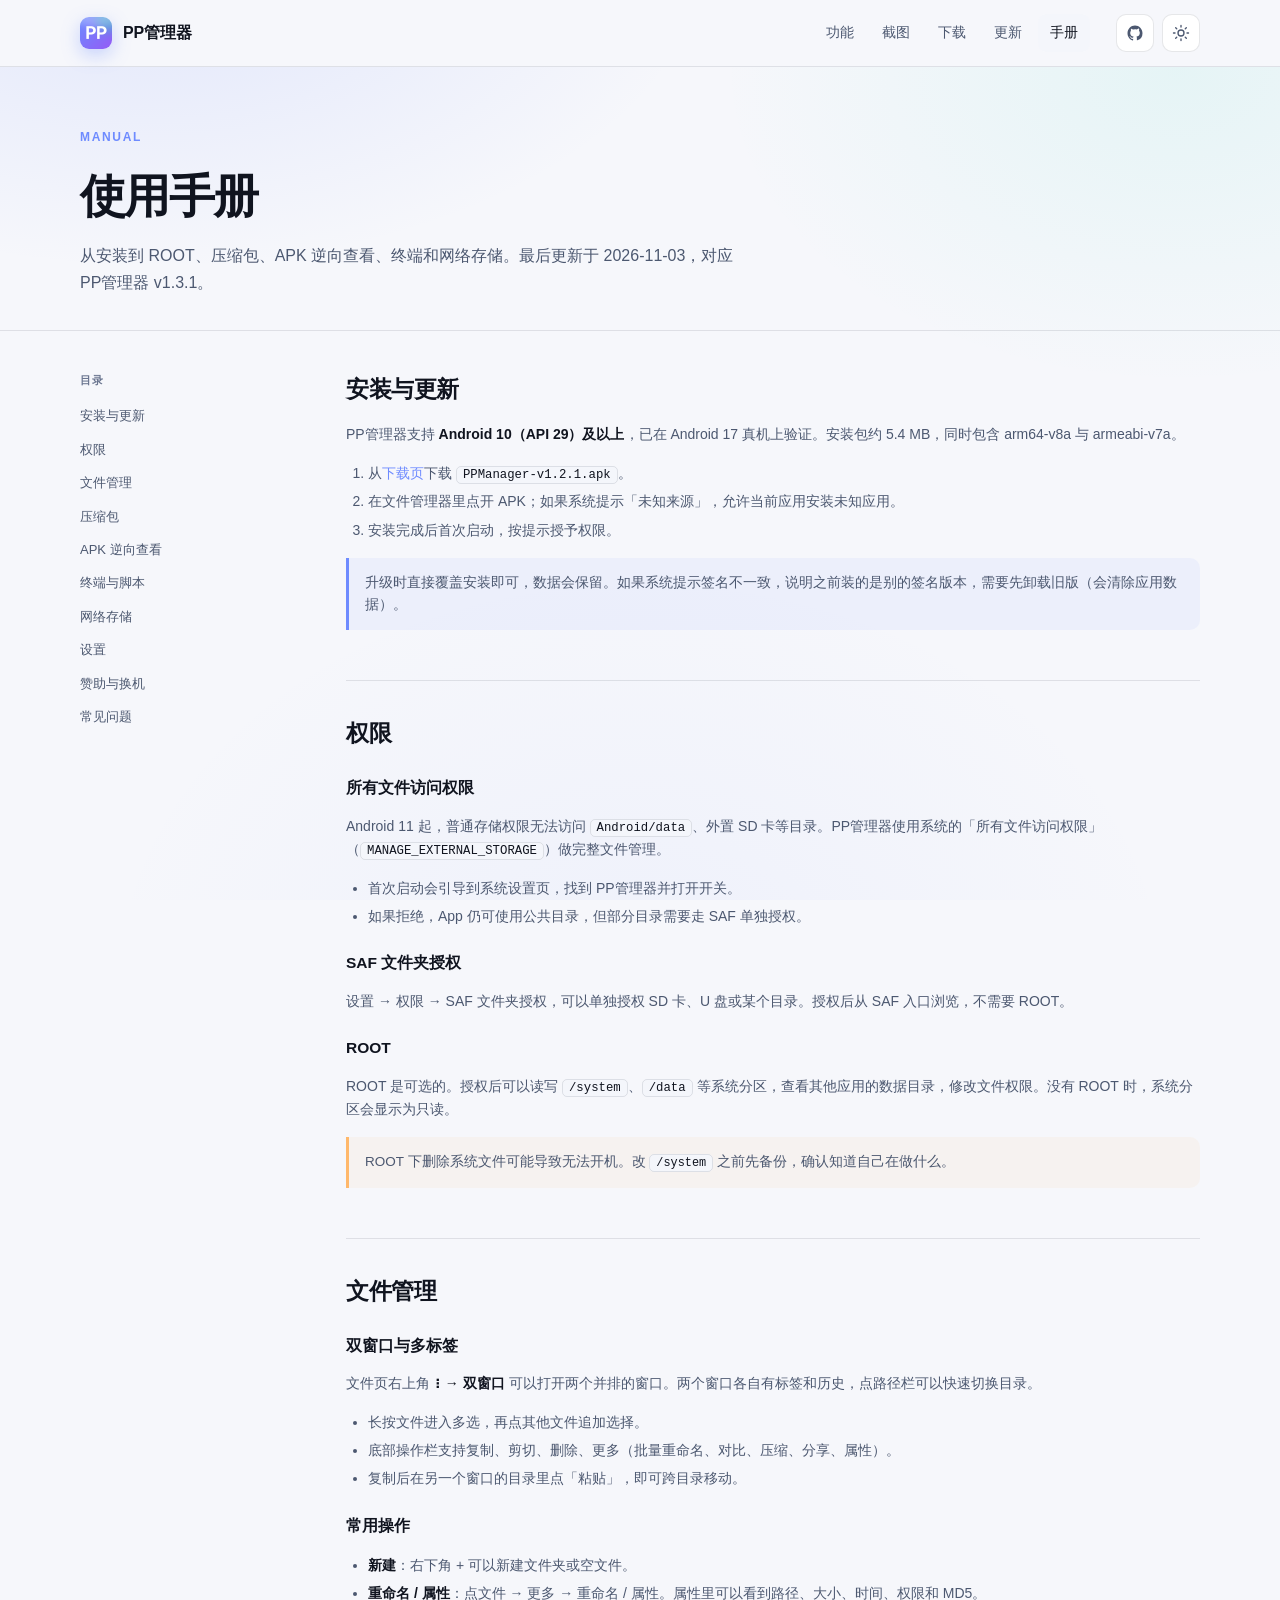
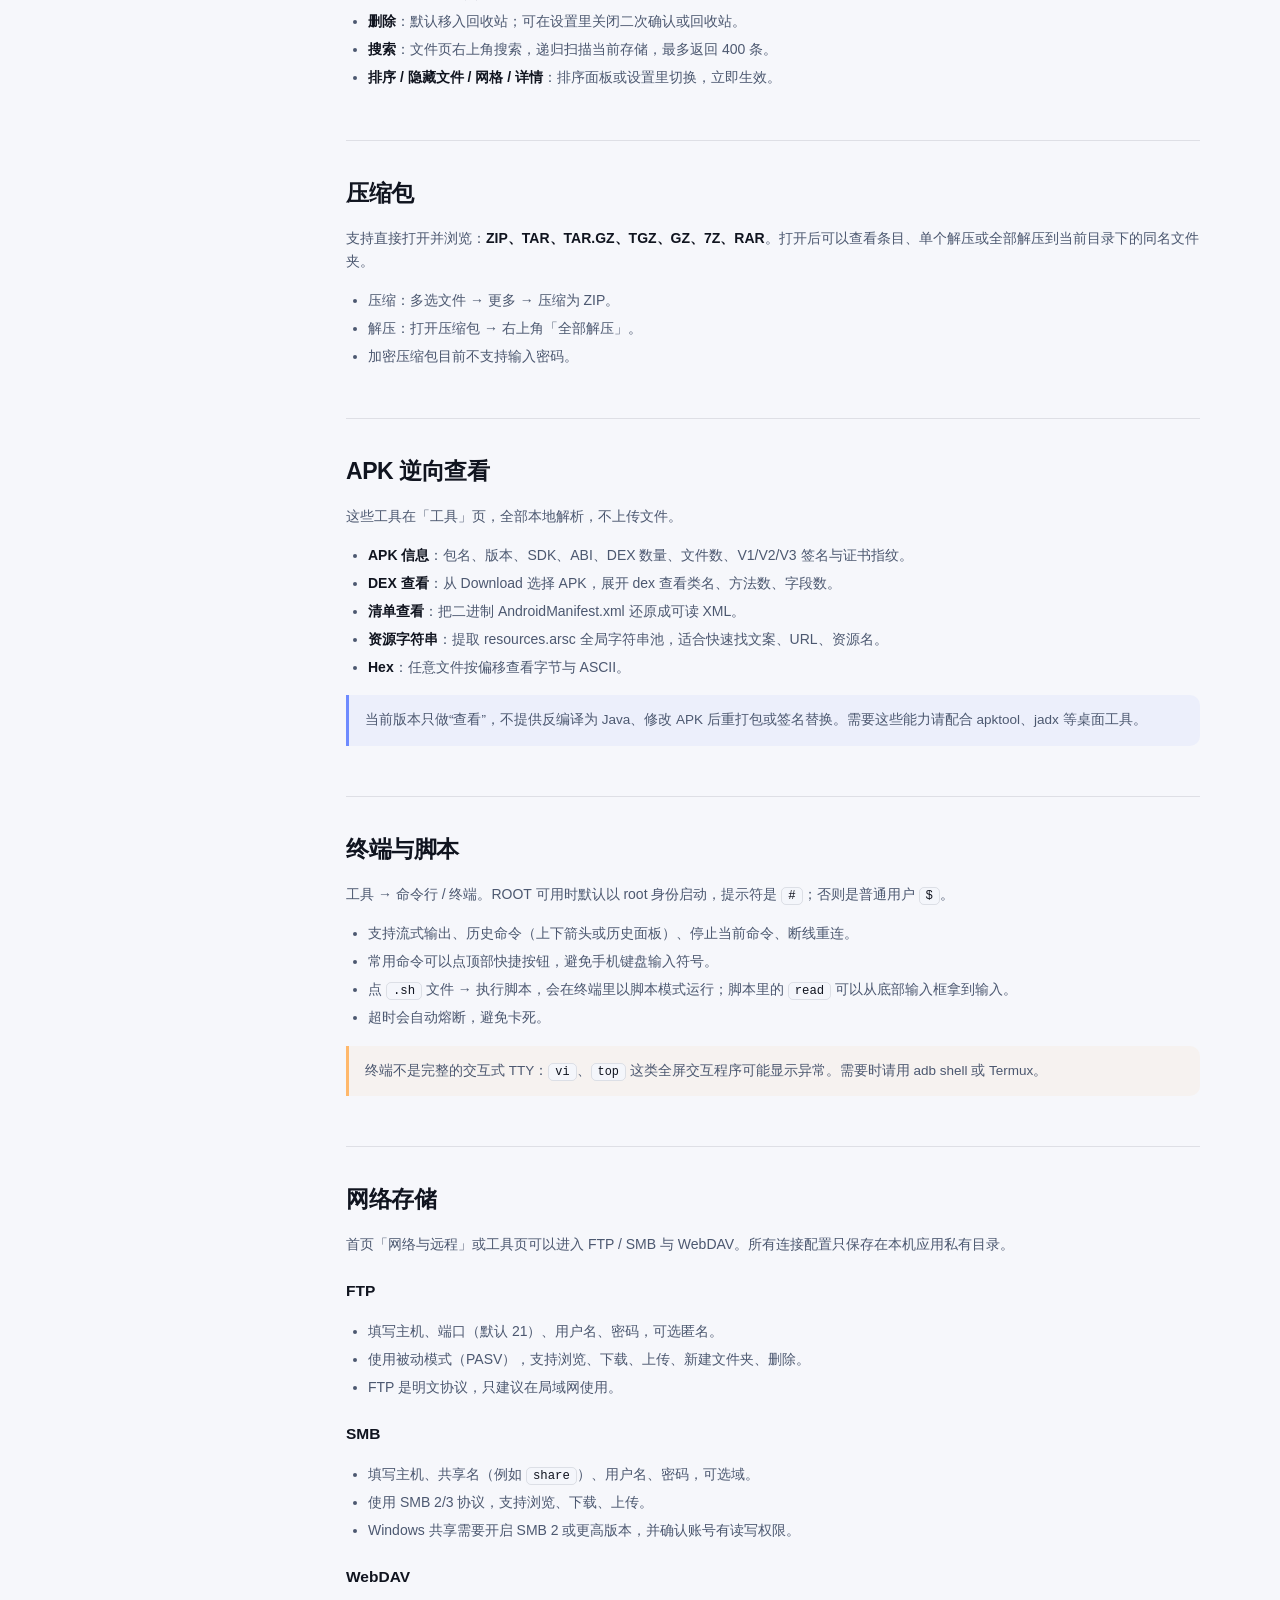
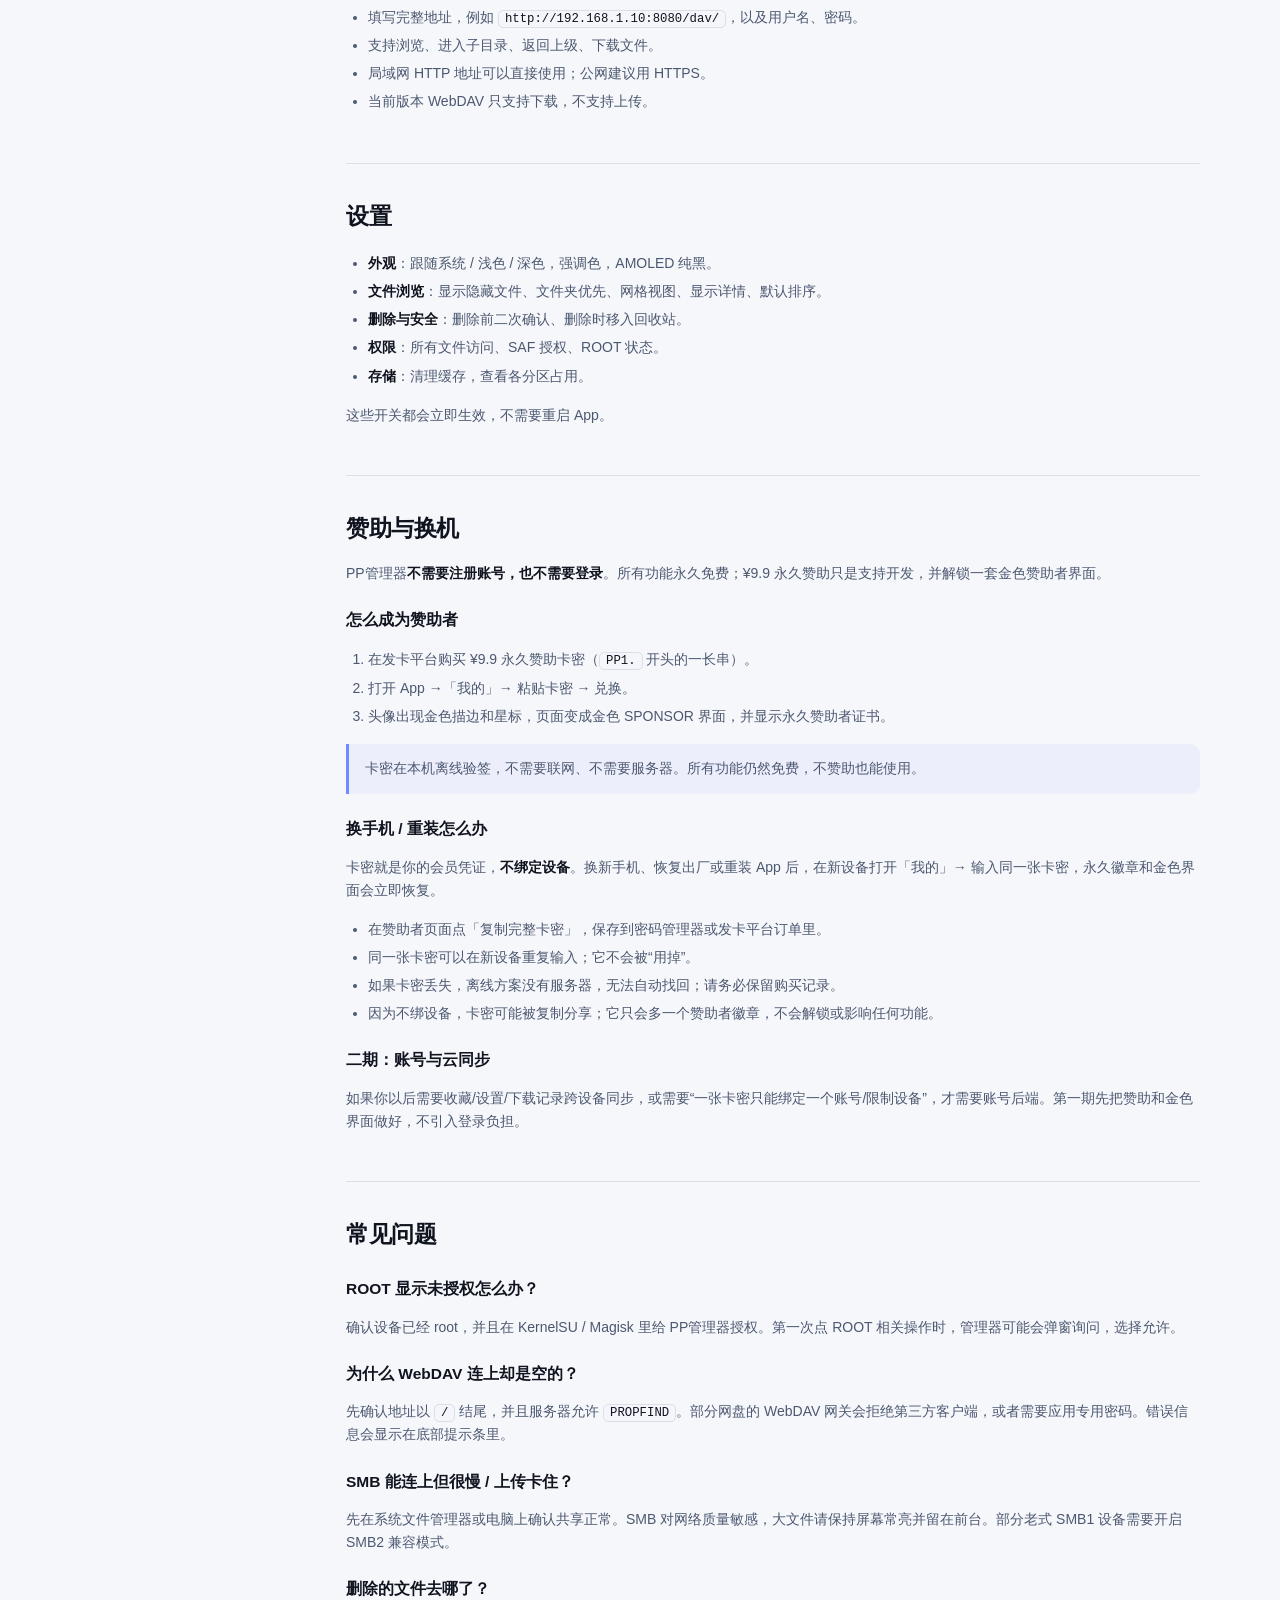
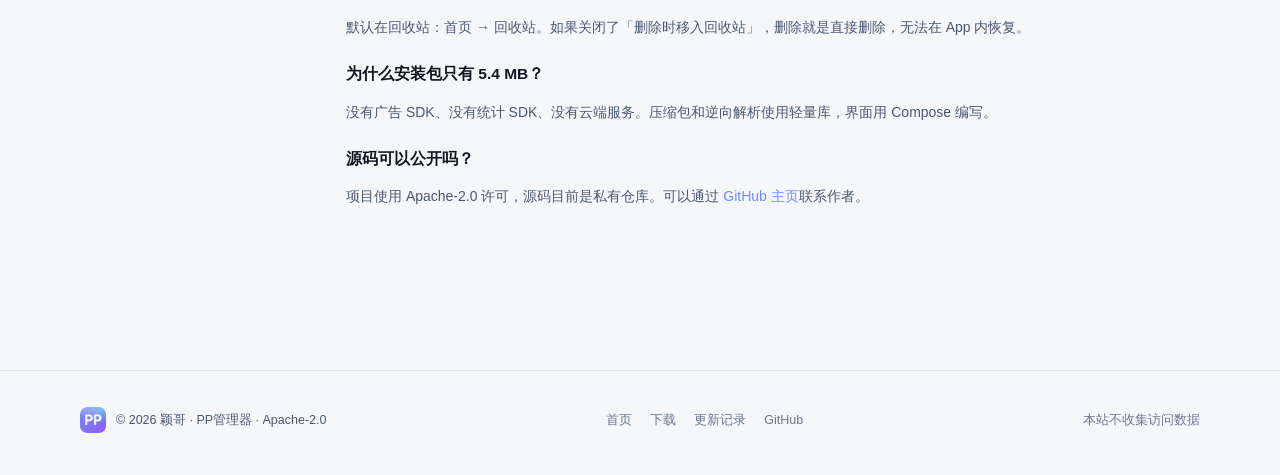
==== commit 34d76280: "site: v1.3.1 赞助者殿堂与普通用户简化" ====
--- a/guide.html
+++ b/guide.html
@@ -58,7 +58,7 @@
       <div class="wrap">
         <span class="kicker">Manual</span>
         <h1>使用手册</h1>
-        <p>从安装到 ROOT、压缩包、APK 逆向查看、终端和网络存储。最后更新于 2026-11-03，对应 PP管理器 v1.3.0。</p>
+        <p>从安装到 ROOT、压缩包、APK 逆向查看、终端和网络存储。最后更新于 2026-11-03，对应 PP管理器 v1.3.1。</p>
       </div>
     </div>
 
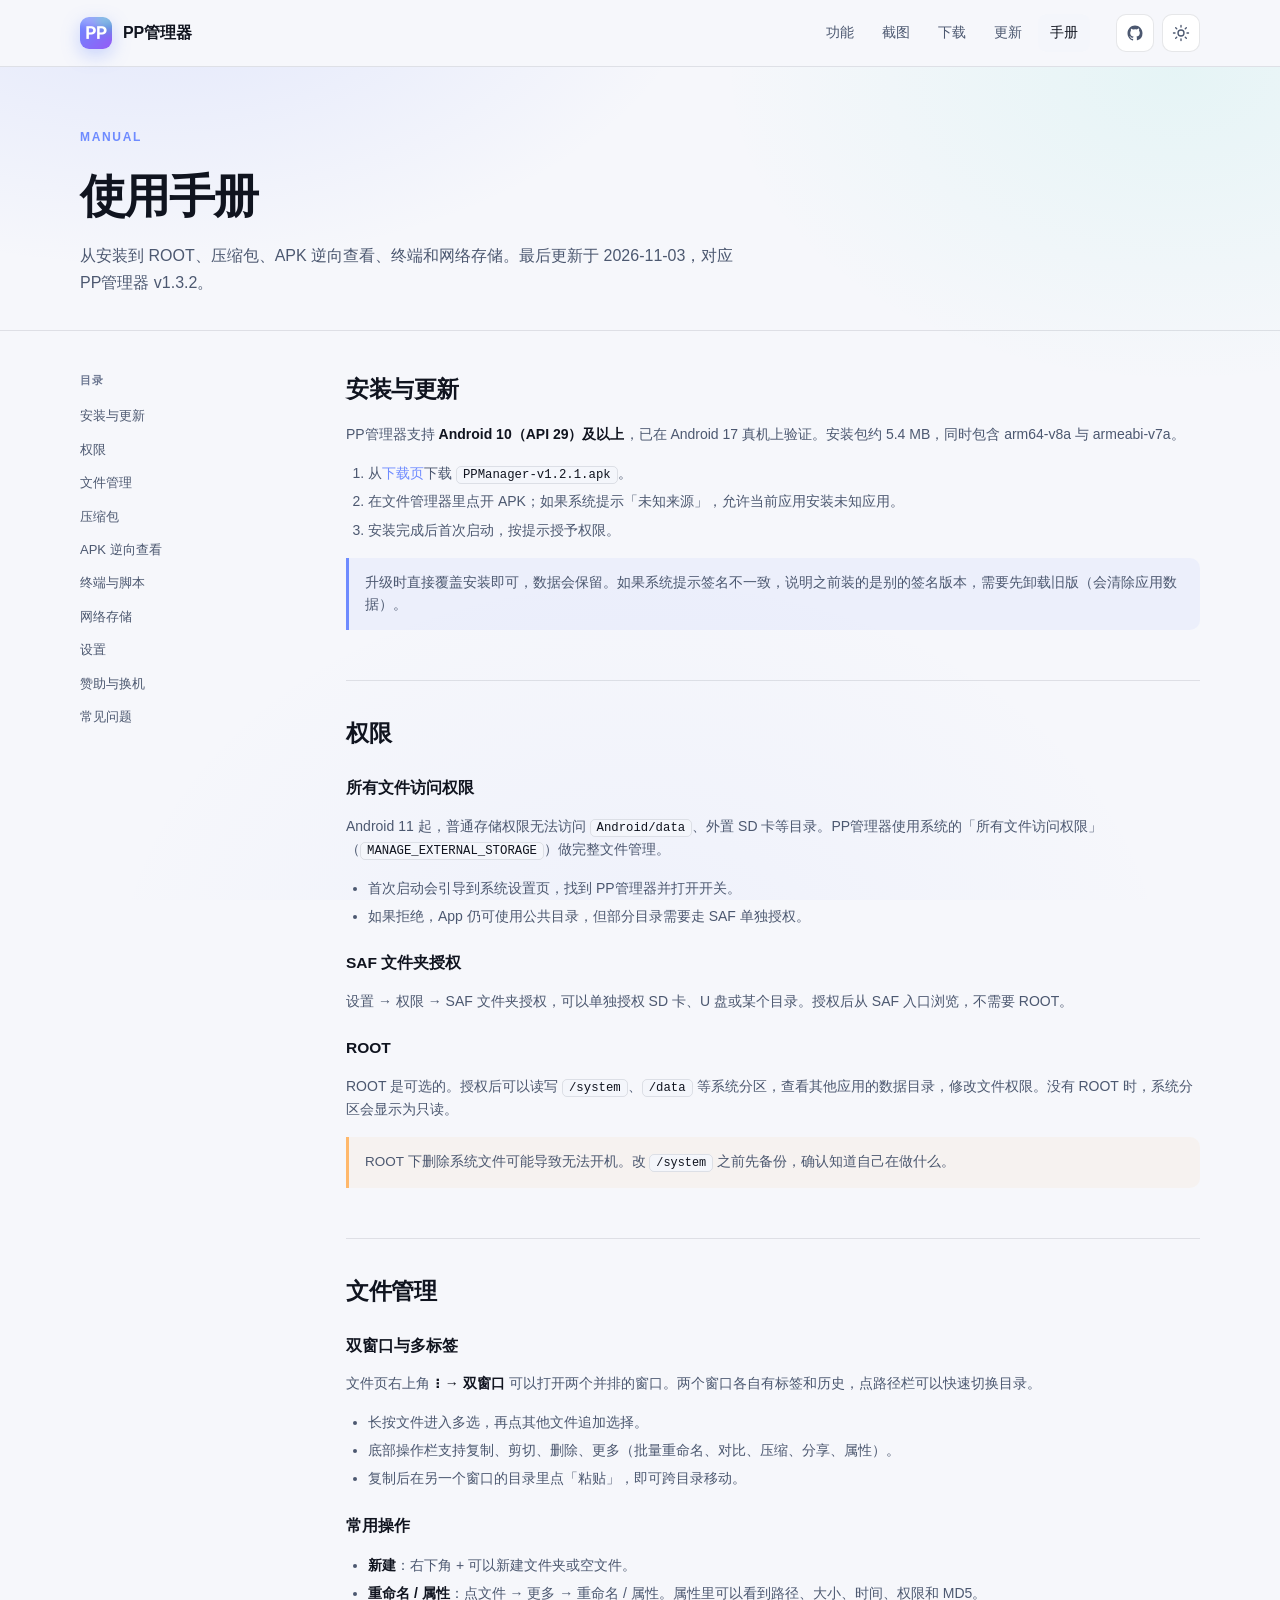
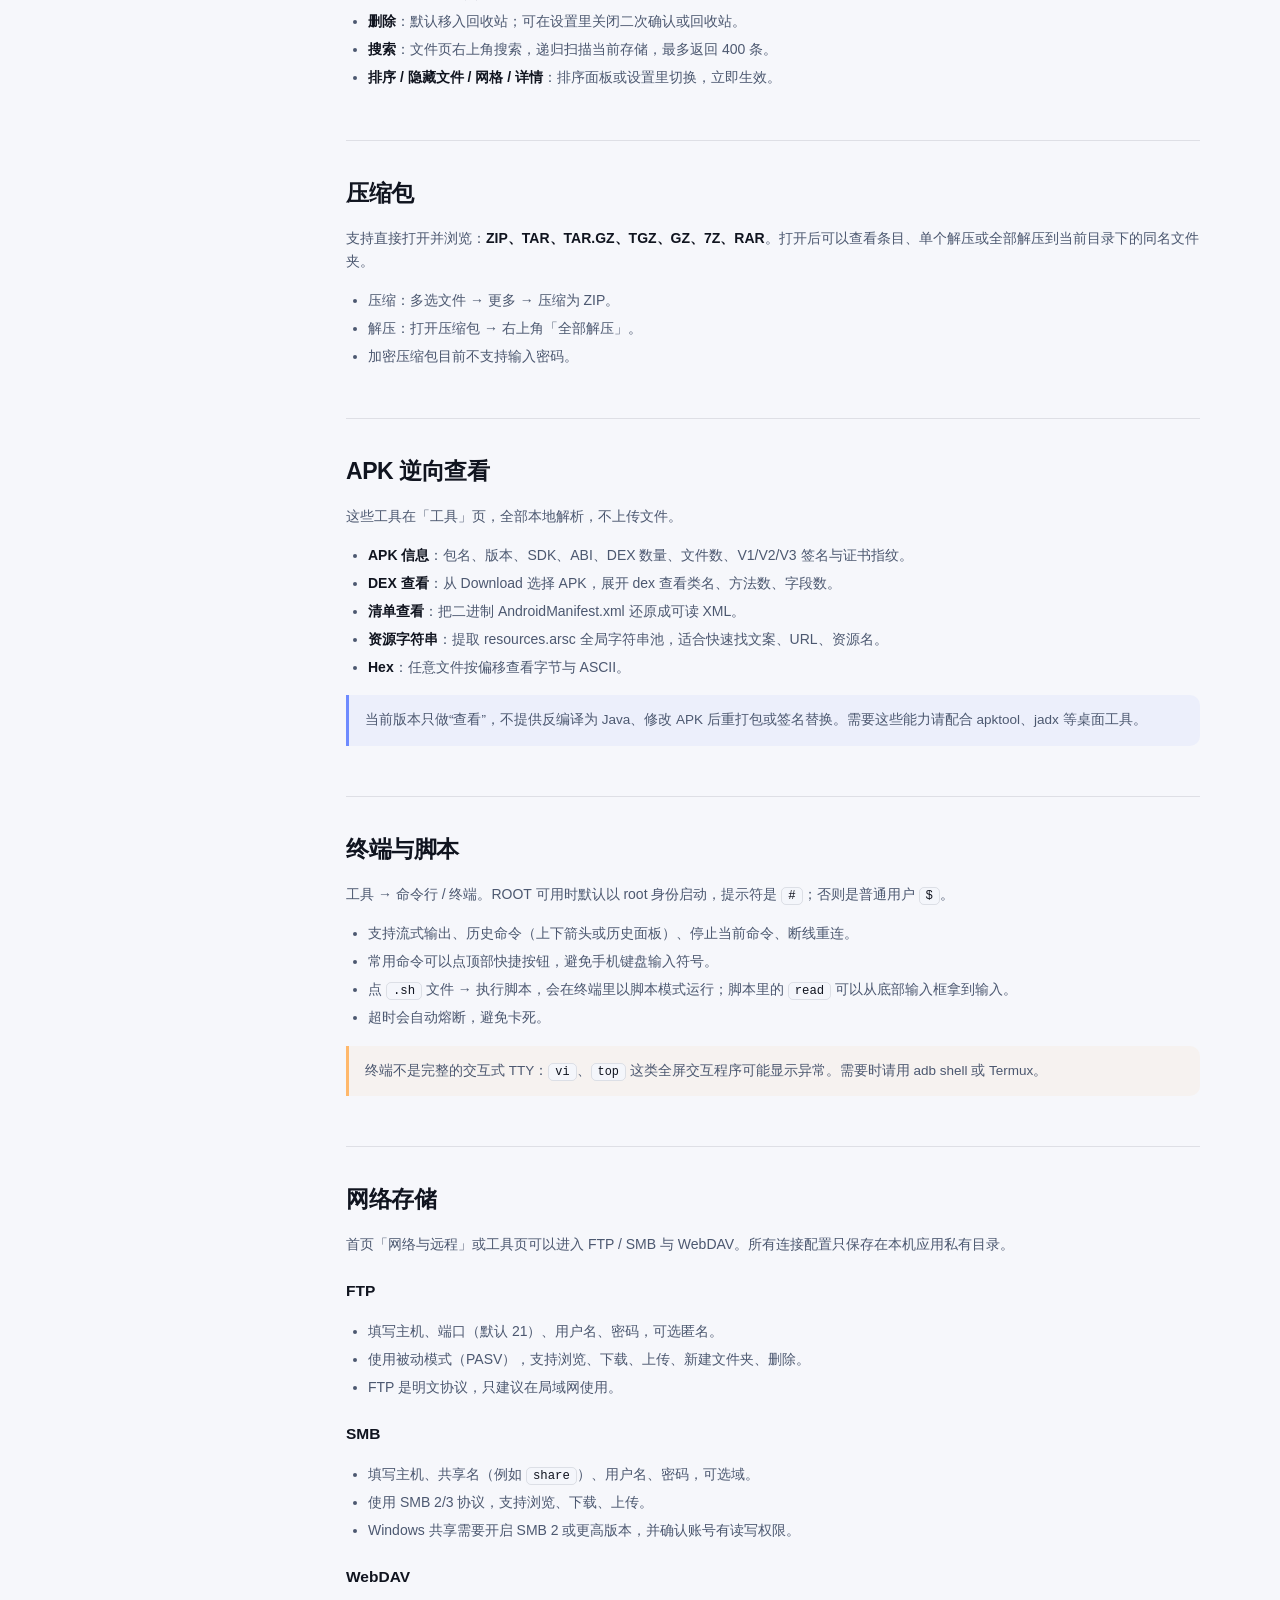
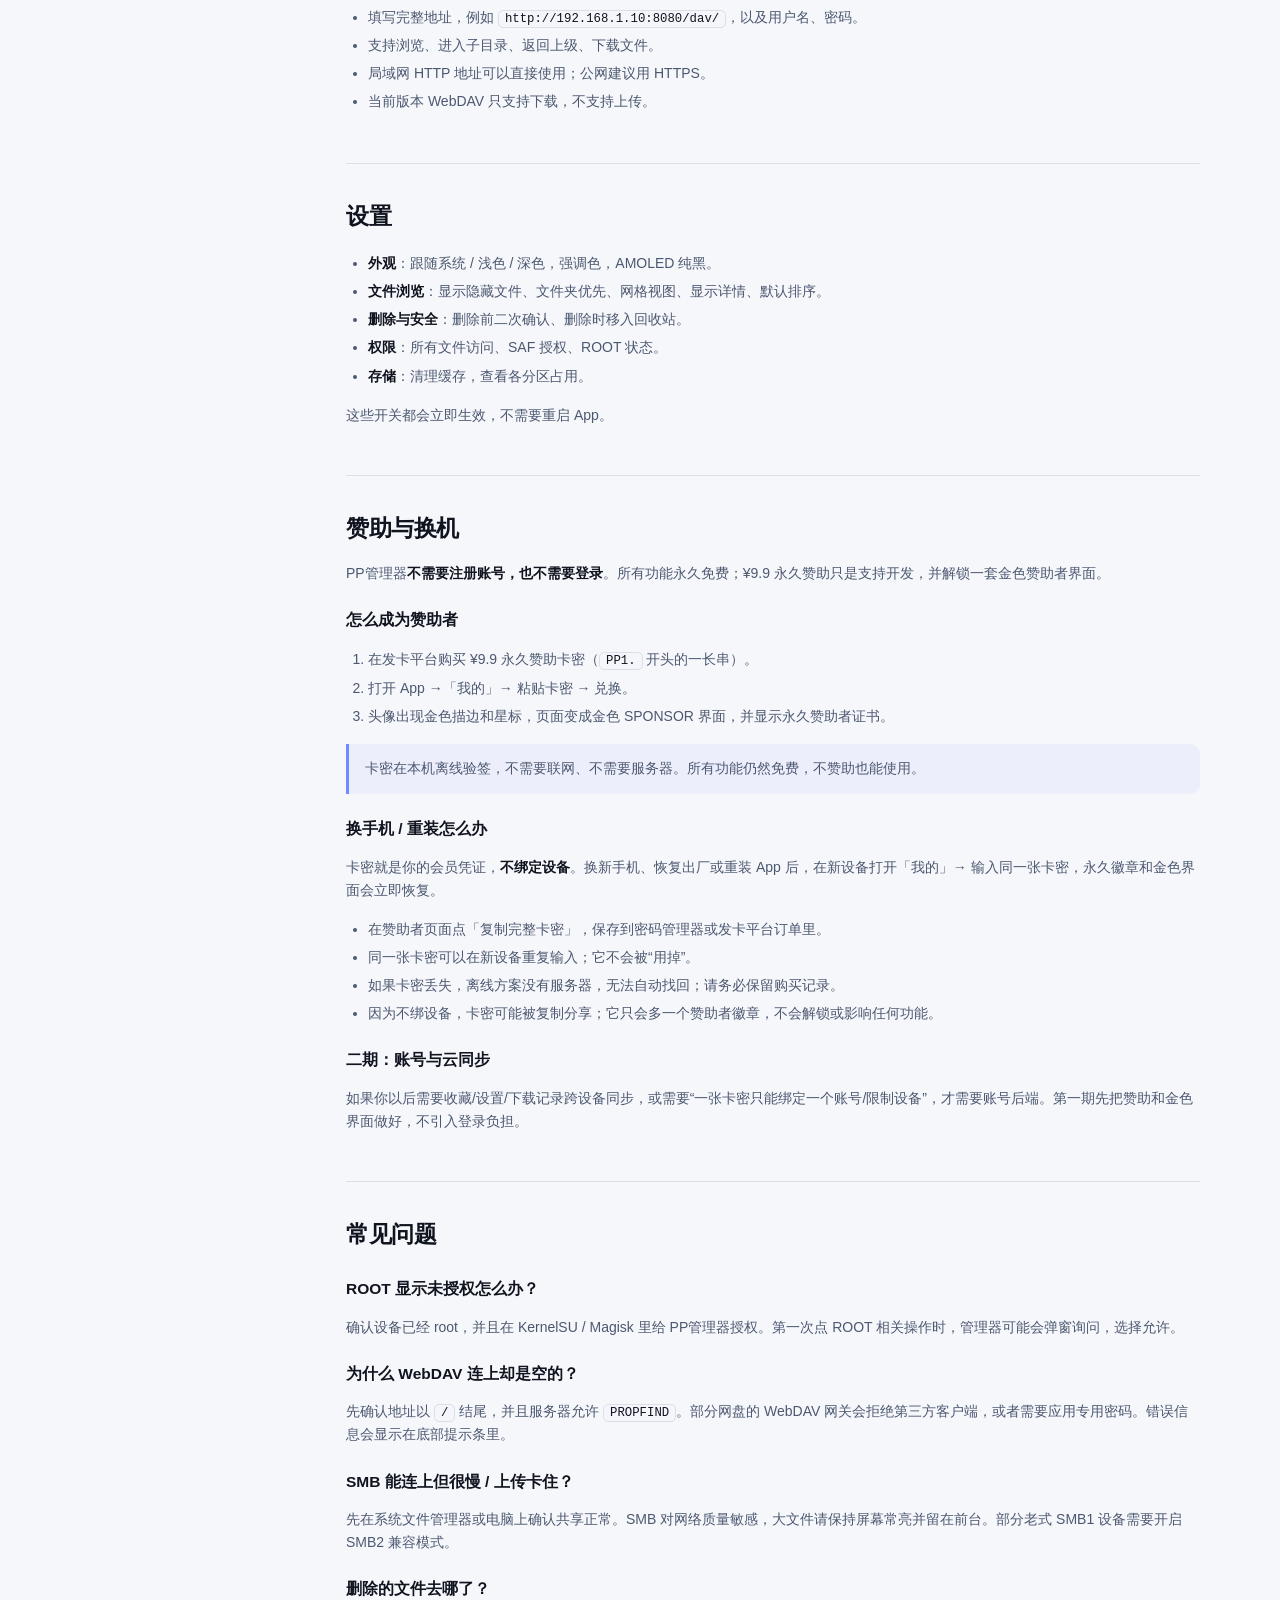
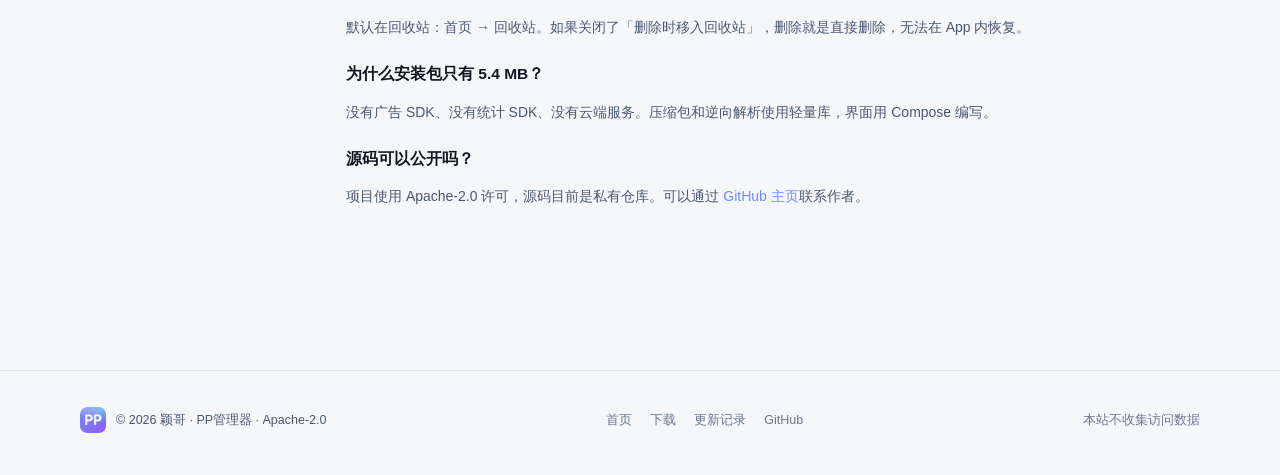
==== commit c1921642: "site: v1.3.2 路径与 ROOT 状态修正、设备自适应" ====
--- a/guide.html
+++ b/guide.html
@@ -58,7 +58,7 @@
       <div class="wrap">
         <span class="kicker">Manual</span>
         <h1>使用手册</h1>
-        <p>从安装到 ROOT、压缩包、APK 逆向查看、终端和网络存储。最后更新于 2026-11-03，对应 PP管理器 v1.3.1。</p>
+        <p>从安装到 ROOT、压缩包、APK 逆向查看、终端和网络存储。最后更新于 2026-11-03，对应 PP管理器 v1.3.2。</p>
       </div>
     </div>
 
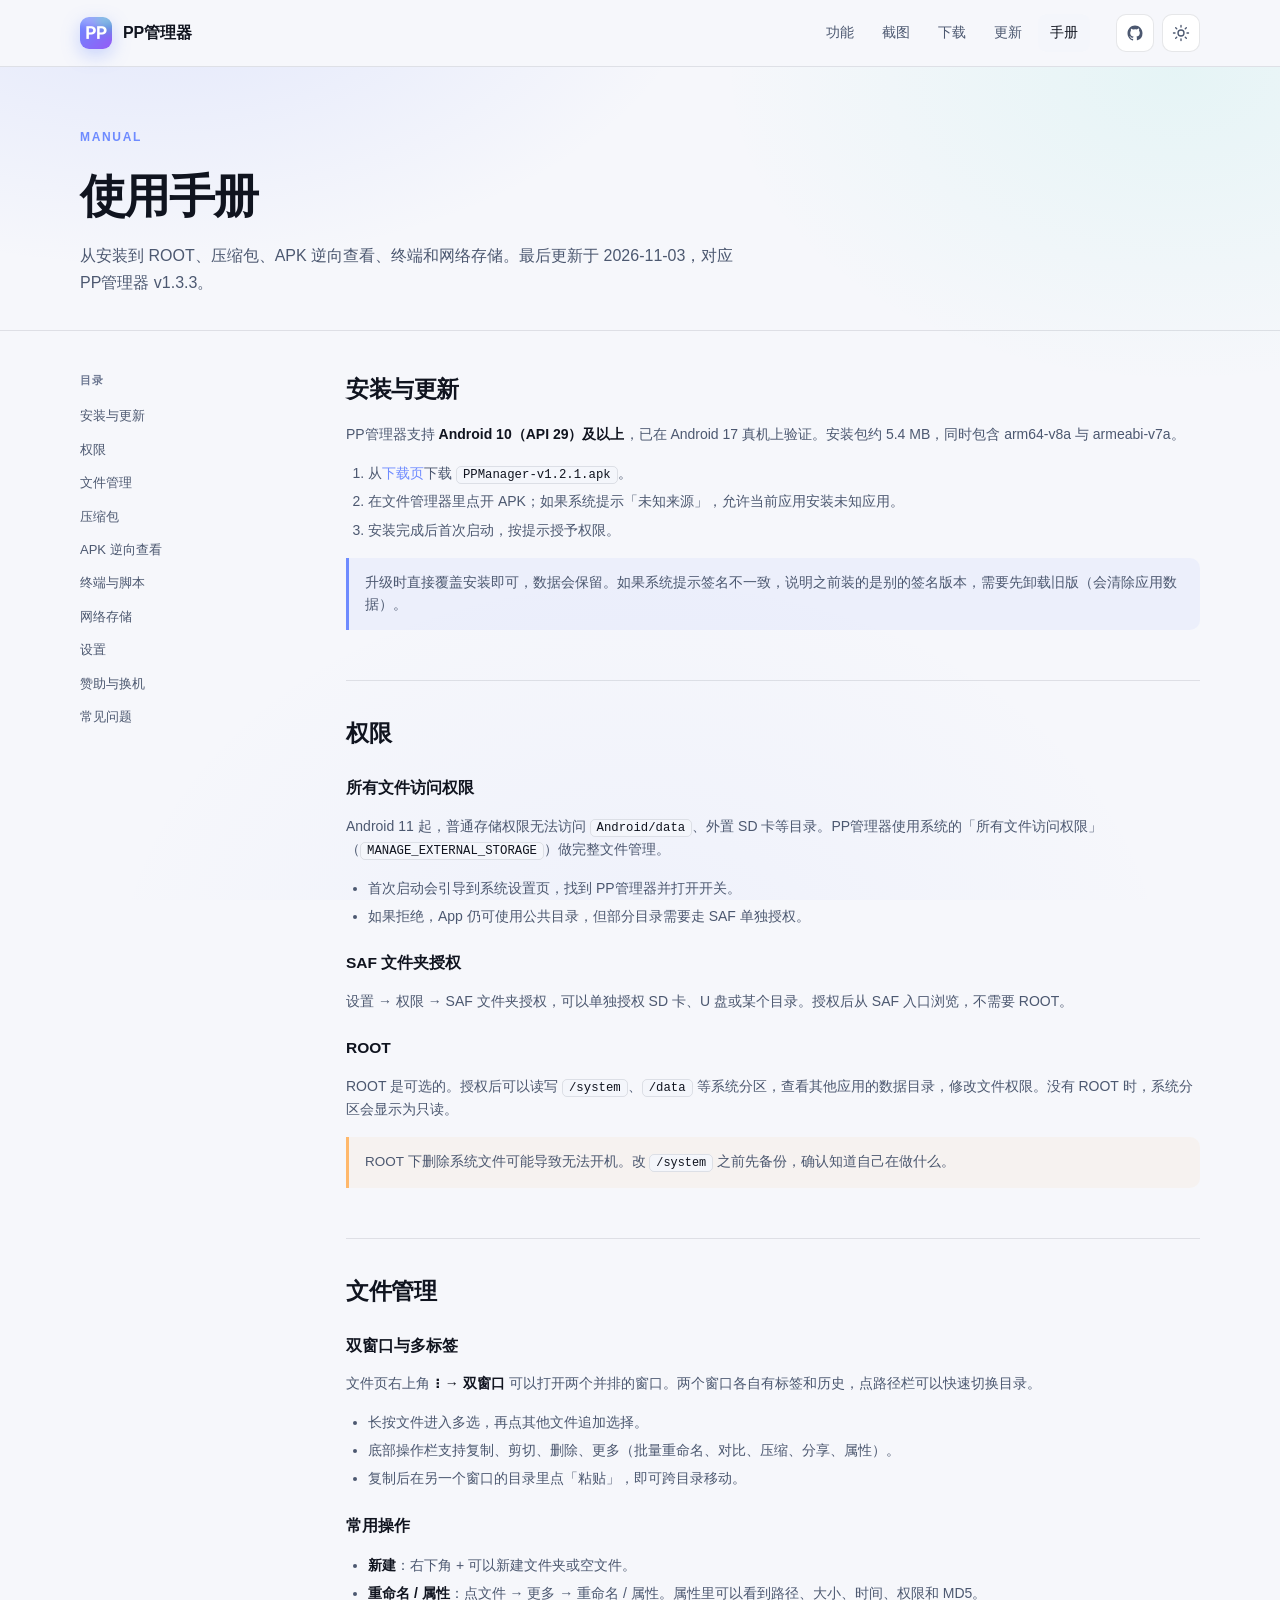
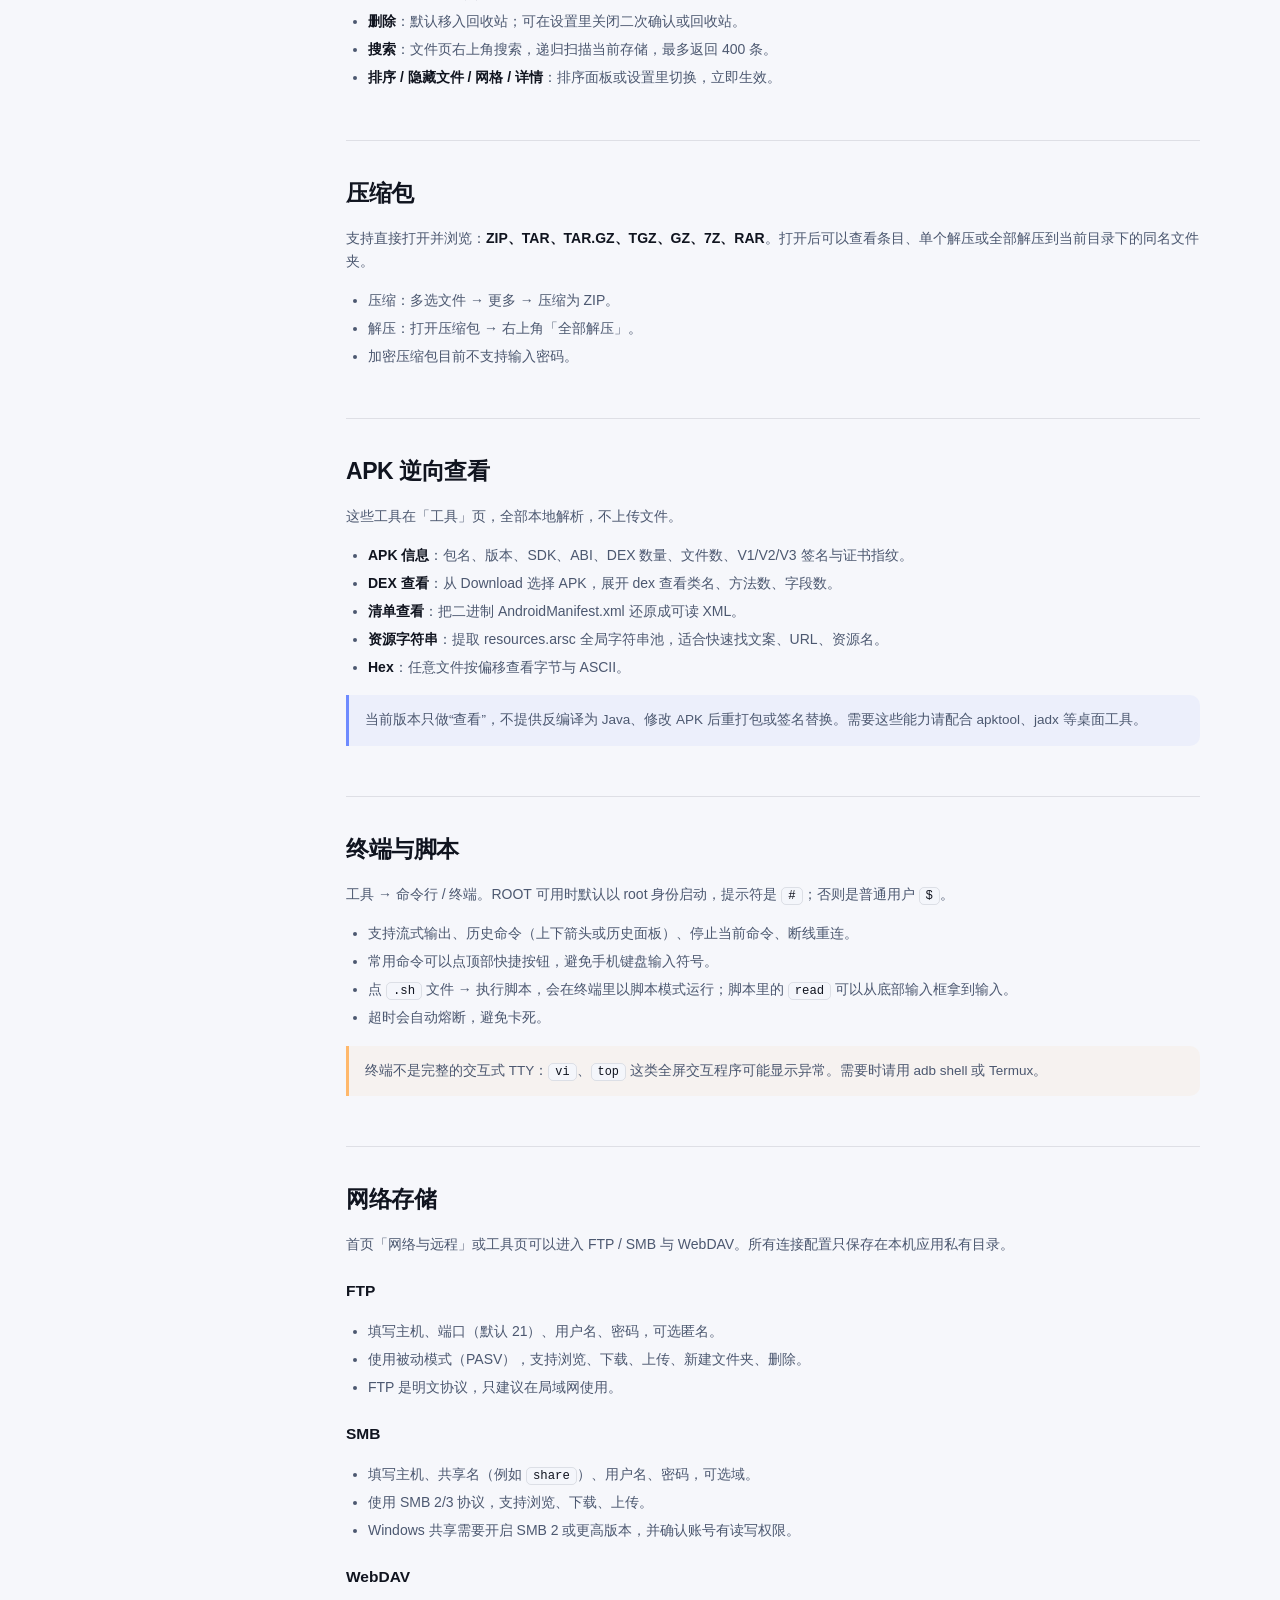
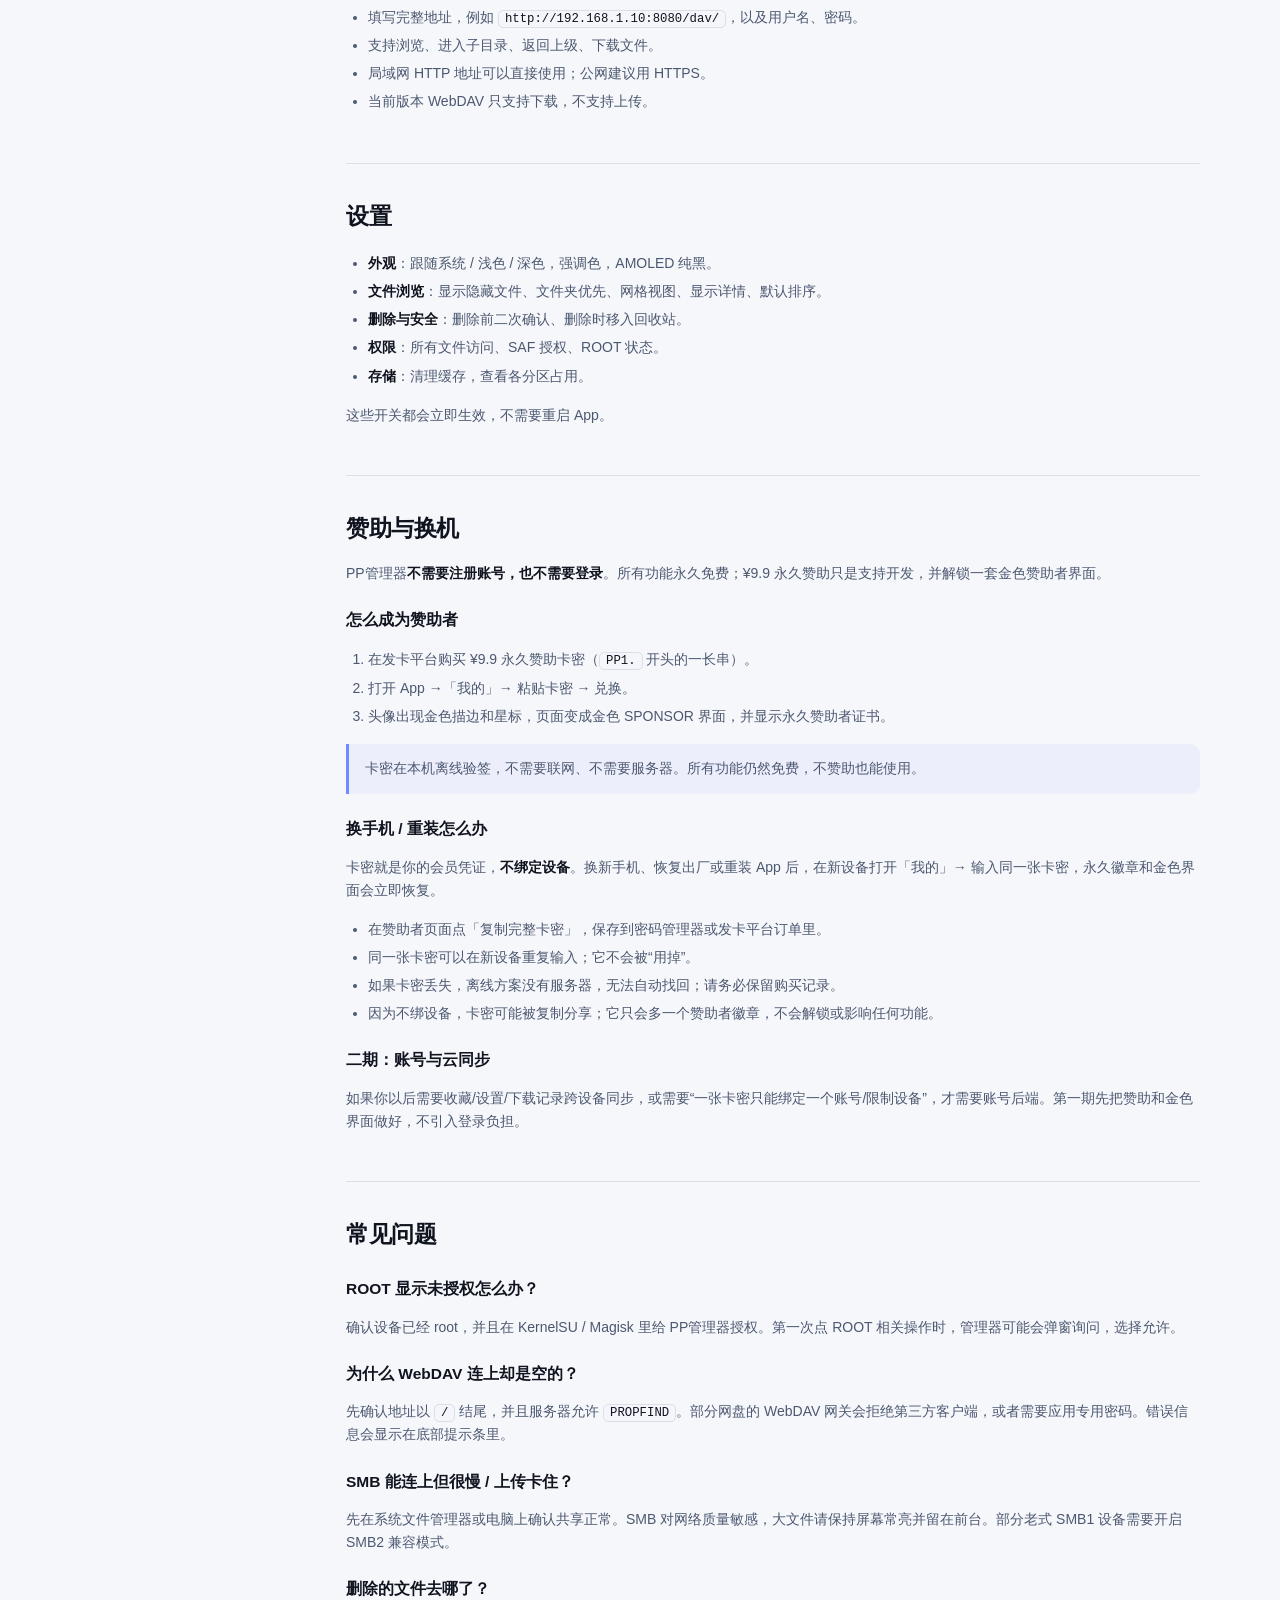
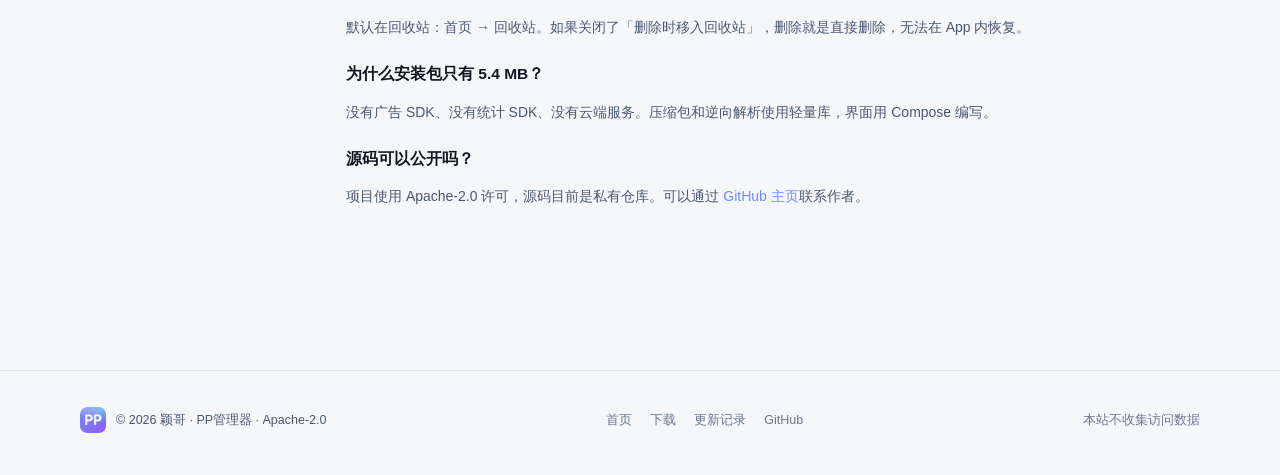
==== commit d9f18c76: "site: v1.3.3 首页根目录入口与内部存储默认" ====
--- a/guide.html
+++ b/guide.html
@@ -58,7 +58,7 @@
       <div class="wrap">
         <span class="kicker">Manual</span>
         <h1>使用手册</h1>
-        <p>从安装到 ROOT、压缩包、APK 逆向查看、终端和网络存储。最后更新于 2026-11-03，对应 PP管理器 v1.3.2。</p>
+        <p>从安装到 ROOT、压缩包、APK 逆向查看、终端和网络存储。最后更新于 2026-11-03，对应 PP管理器 v1.3.3。</p>
       </div>
     </div>
 
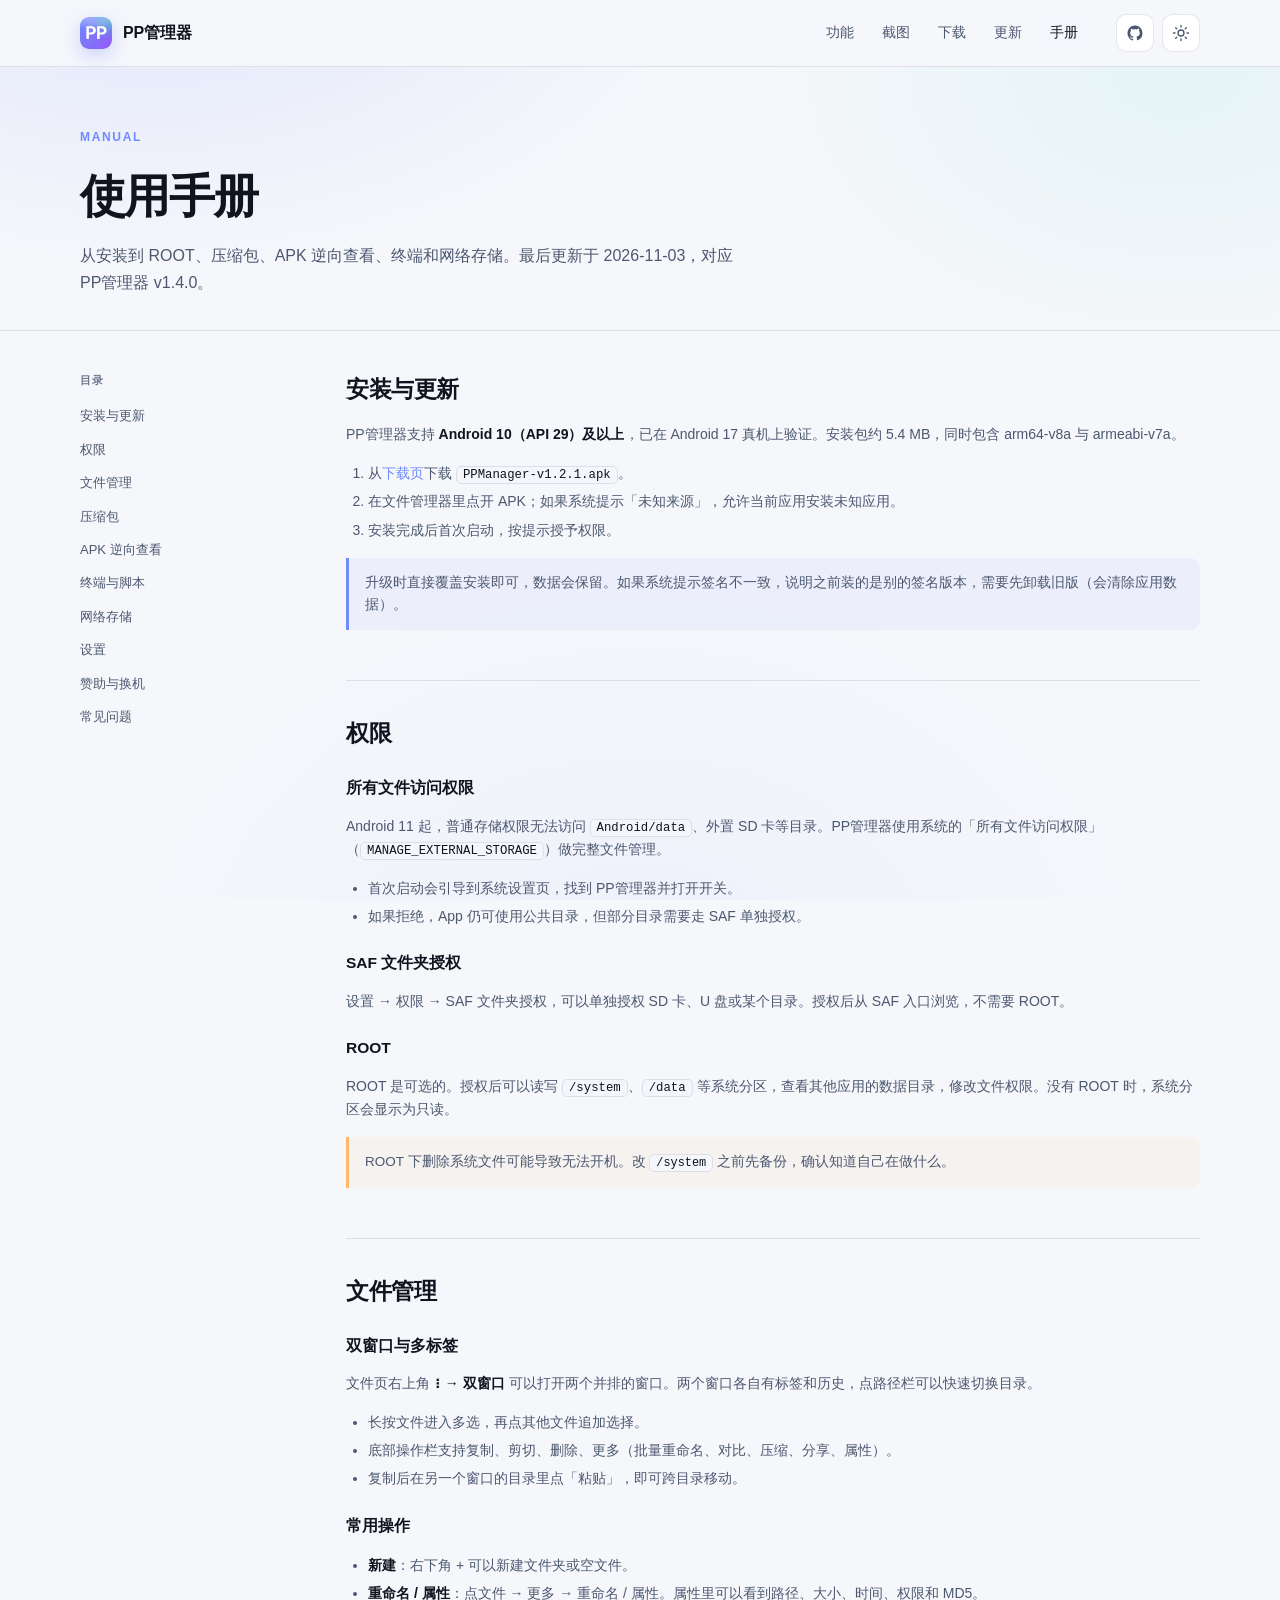
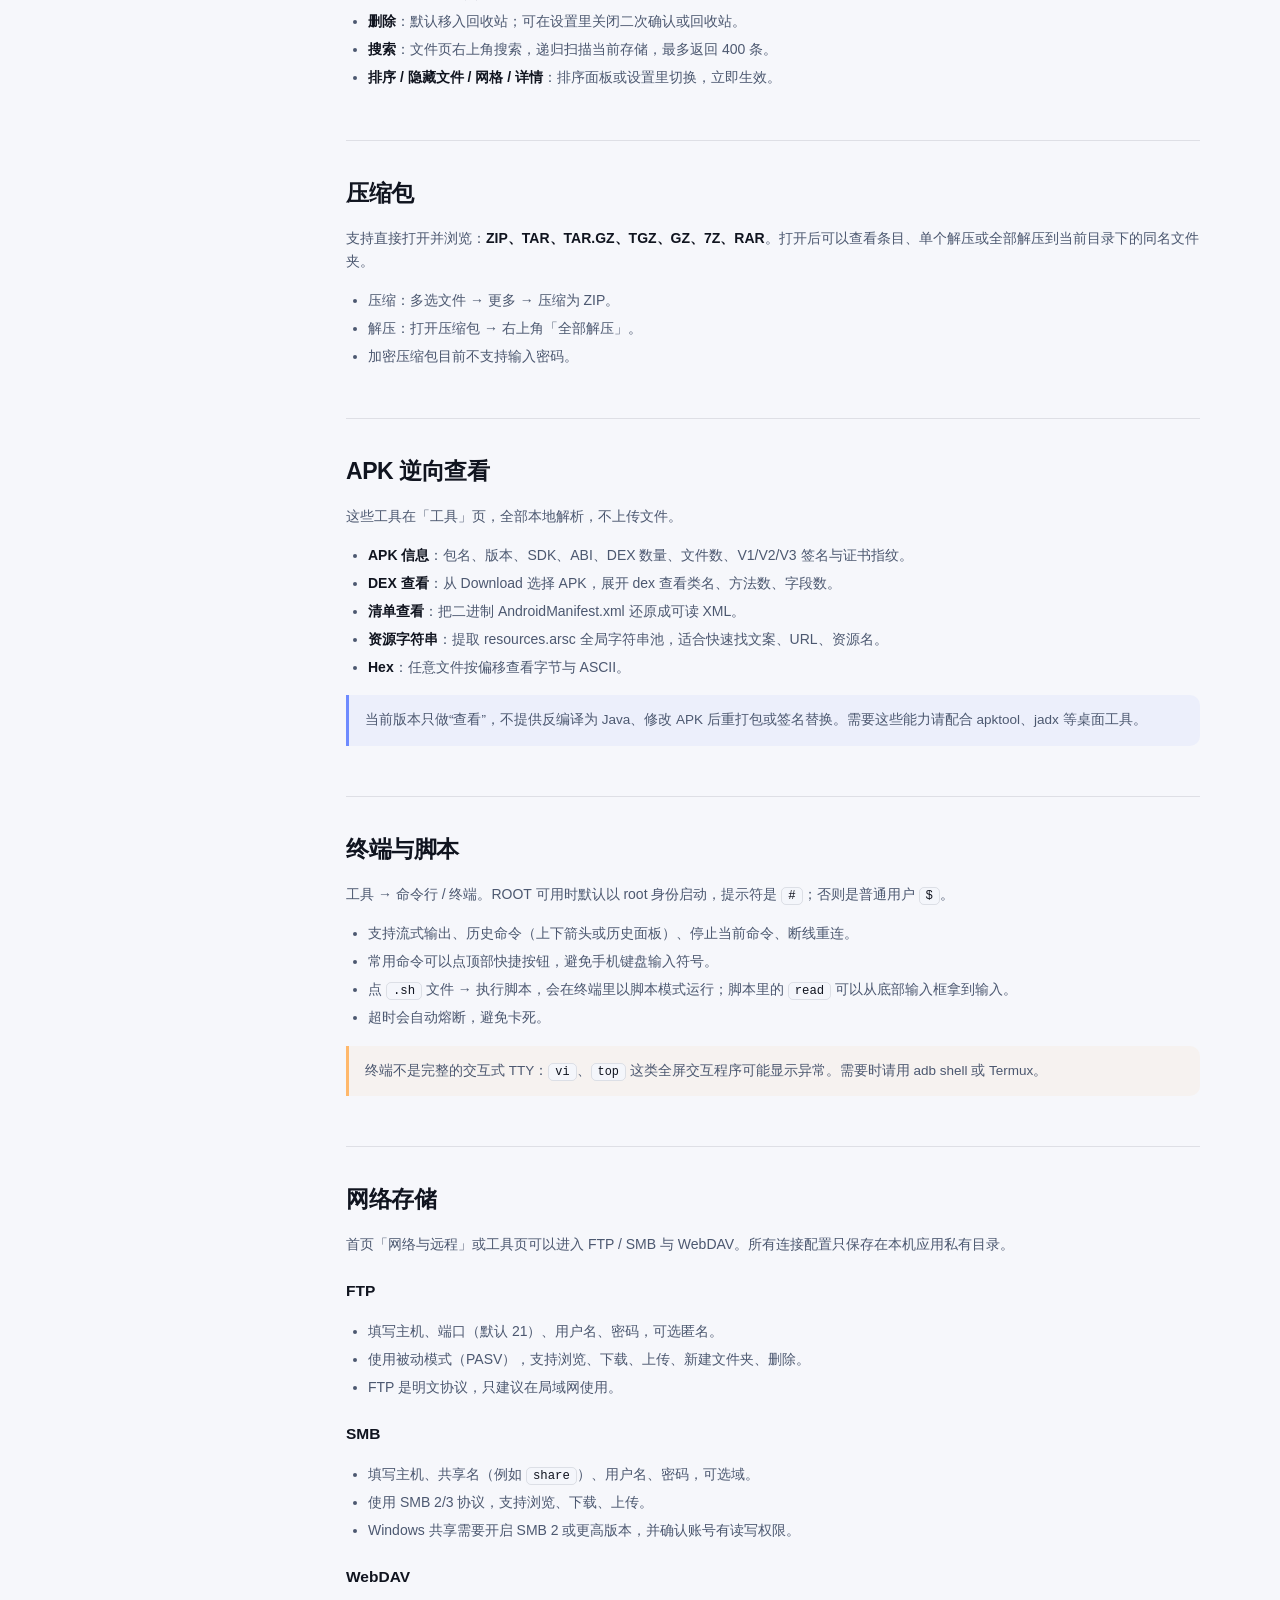
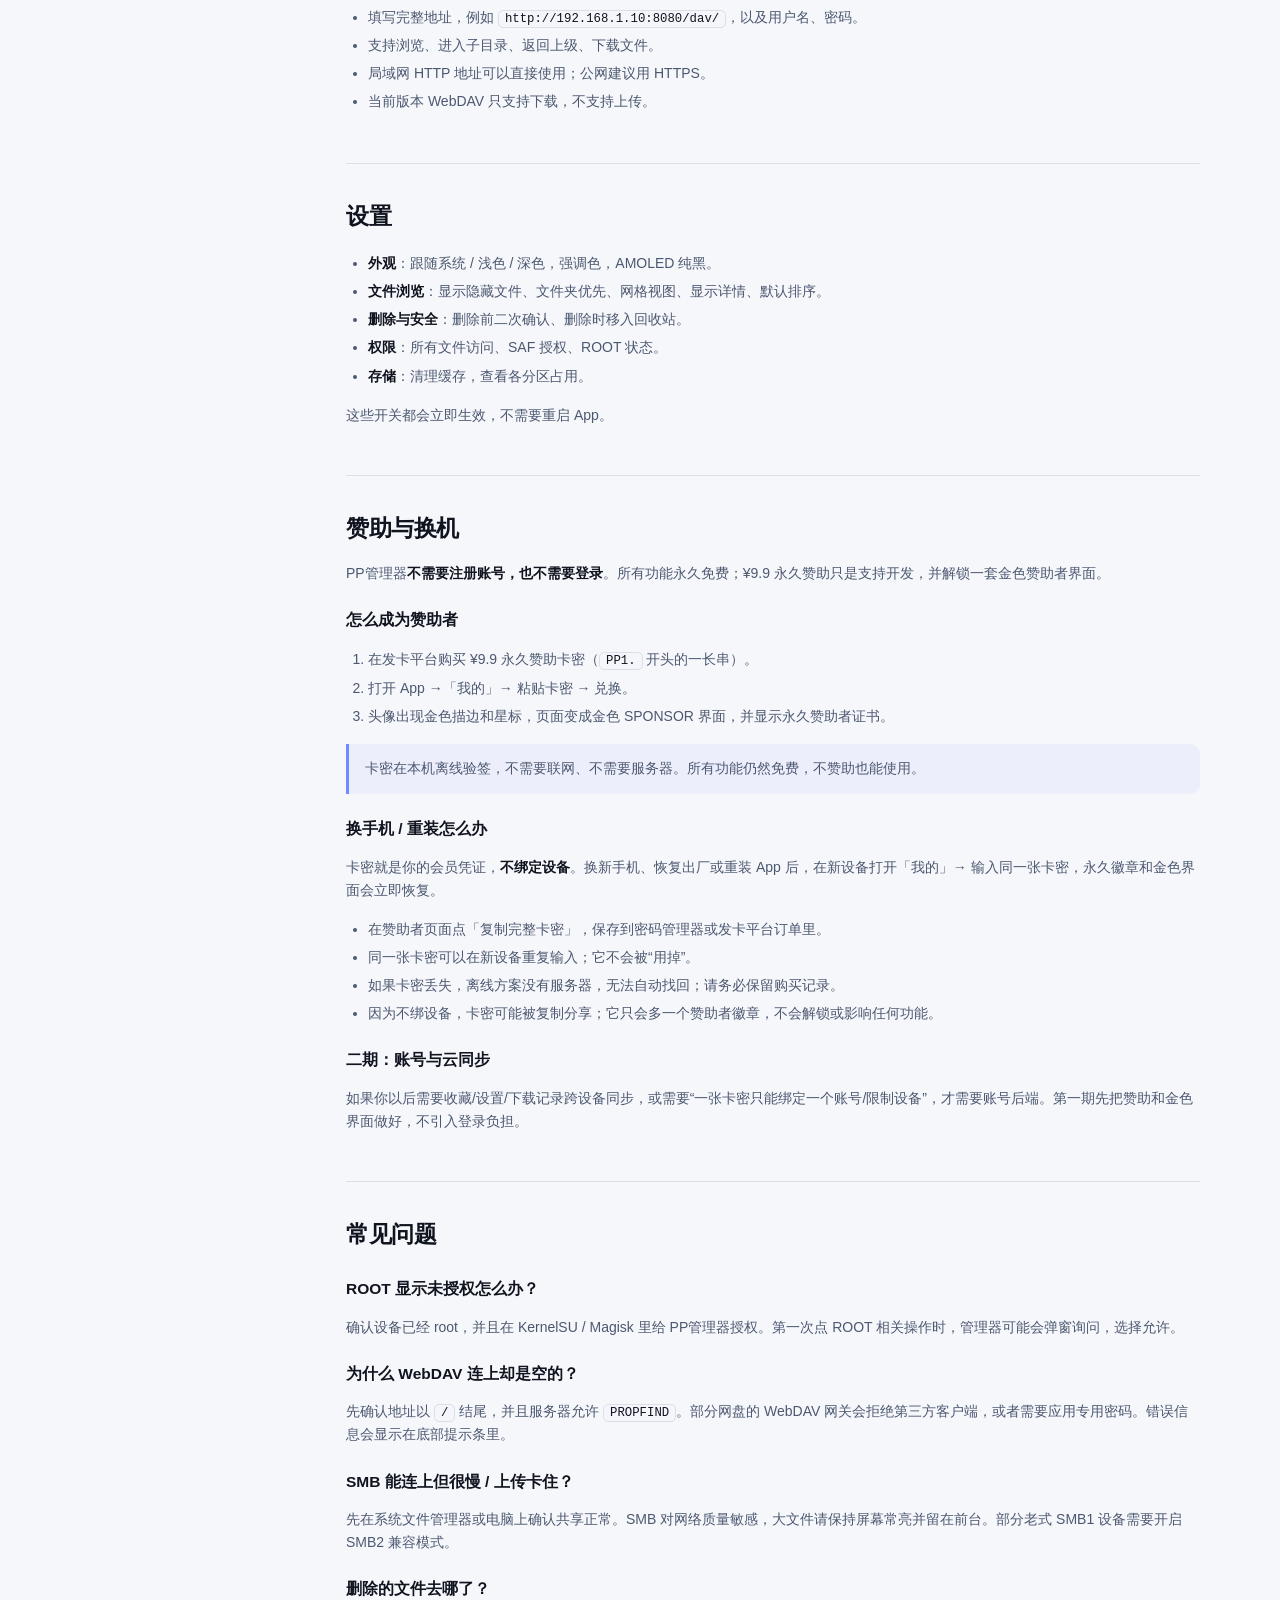
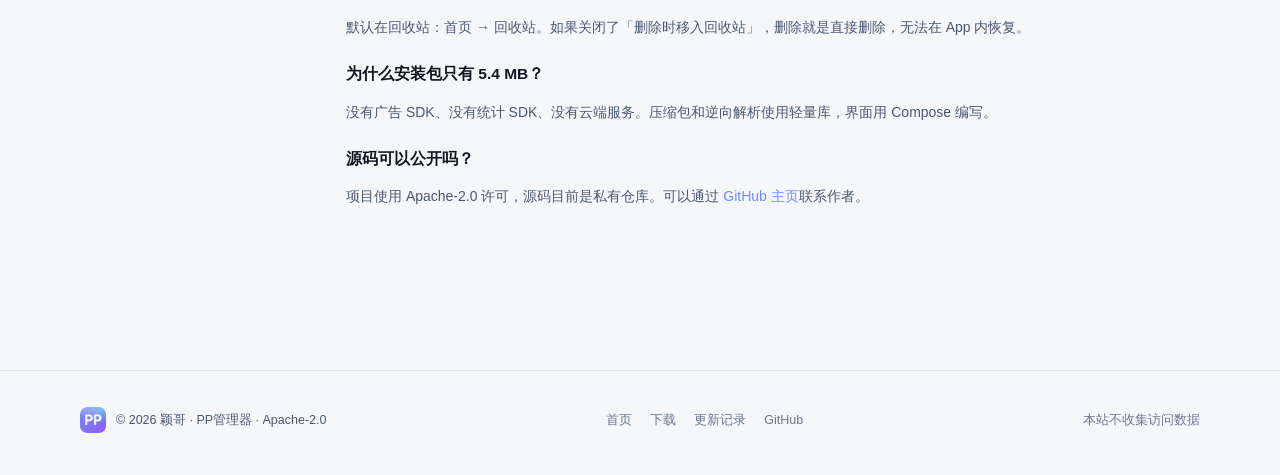
==== commit 08beade6: "site: v1.4.0 赞助者称号、手记与金印彩蛋" ====
--- a/guide.html
+++ b/guide.html
@@ -58,7 +58,7 @@
       <div class="wrap">
         <span class="kicker">Manual</span>
         <h1>使用手册</h1>
-        <p>从安装到 ROOT、压缩包、APK 逆向查看、终端和网络存储。最后更新于 2026-11-03，对应 PP管理器 v1.3.3。</p>
+        <p>从安装到 ROOT、压缩包、APK 逆向查看、终端和网络存储。最后更新于 2026-11-03，对应 PP管理器 v1.4.0。</p>
       </div>
     </div>
 
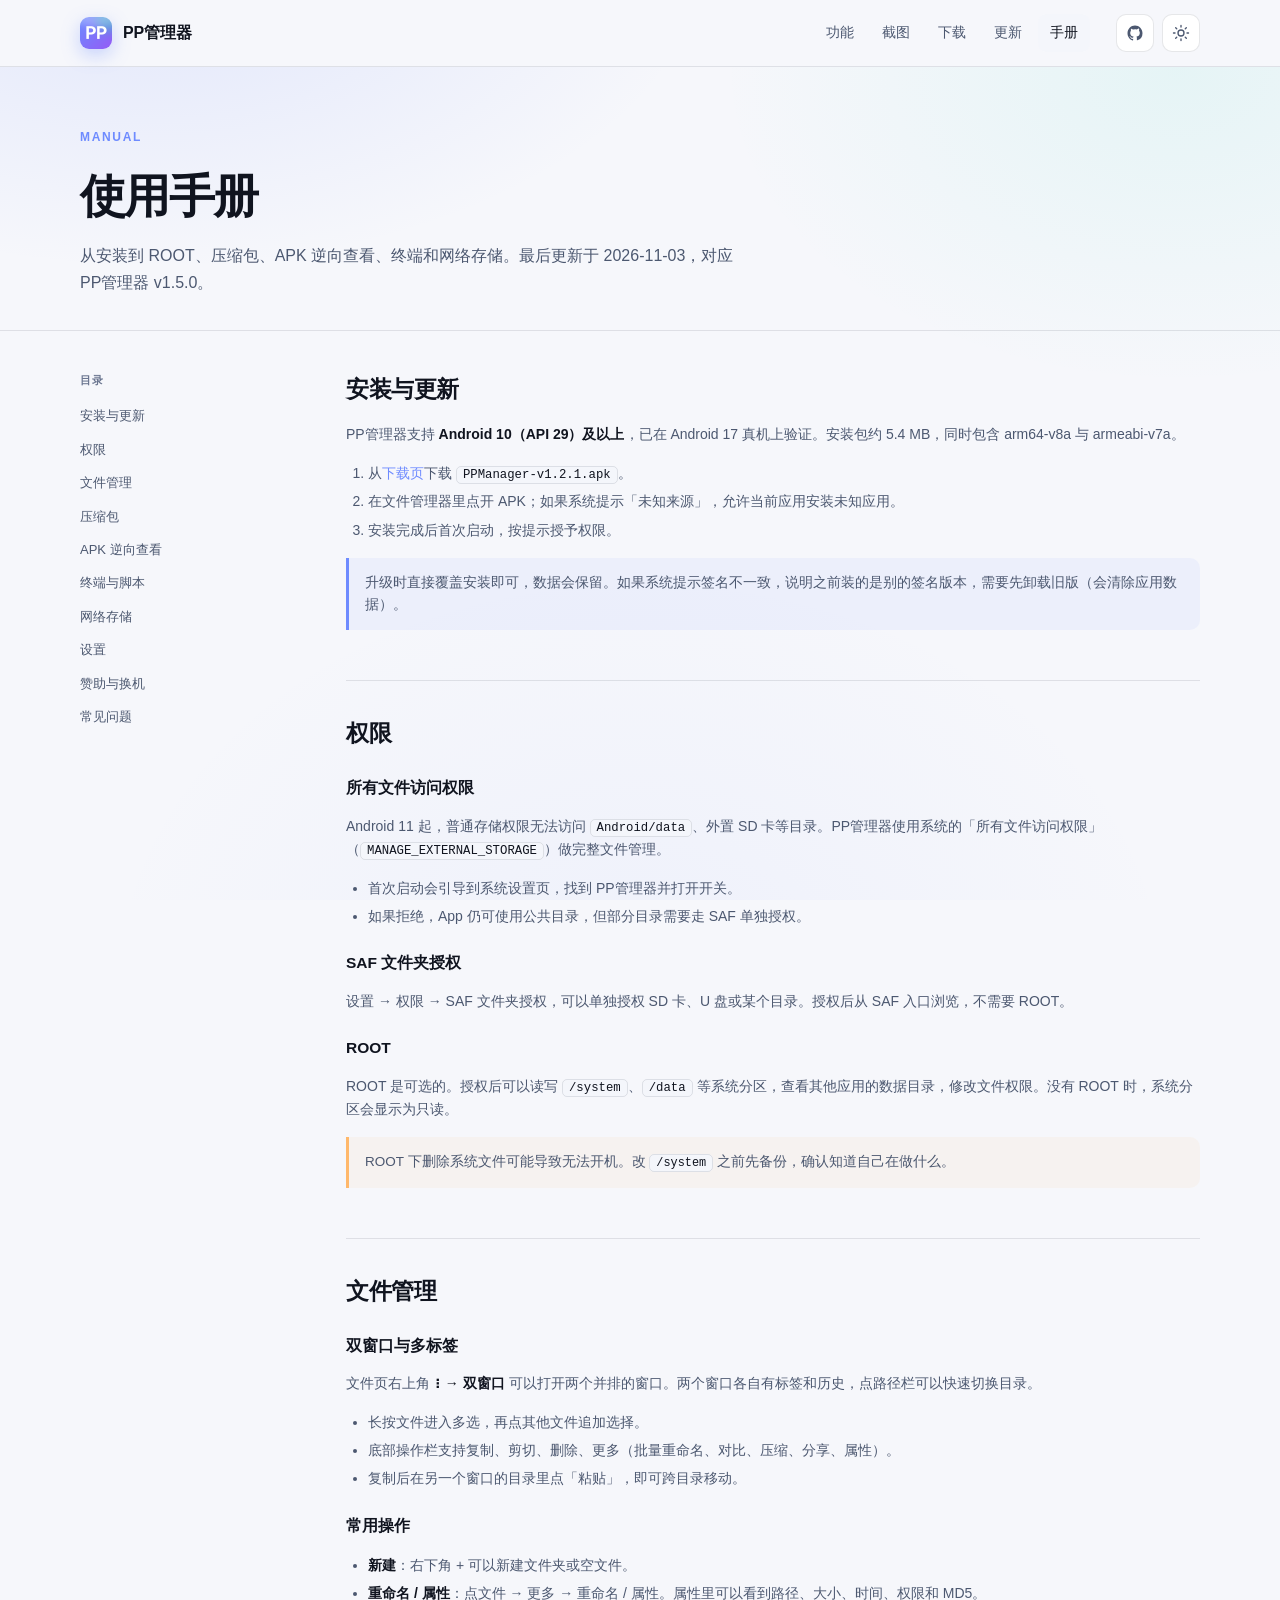
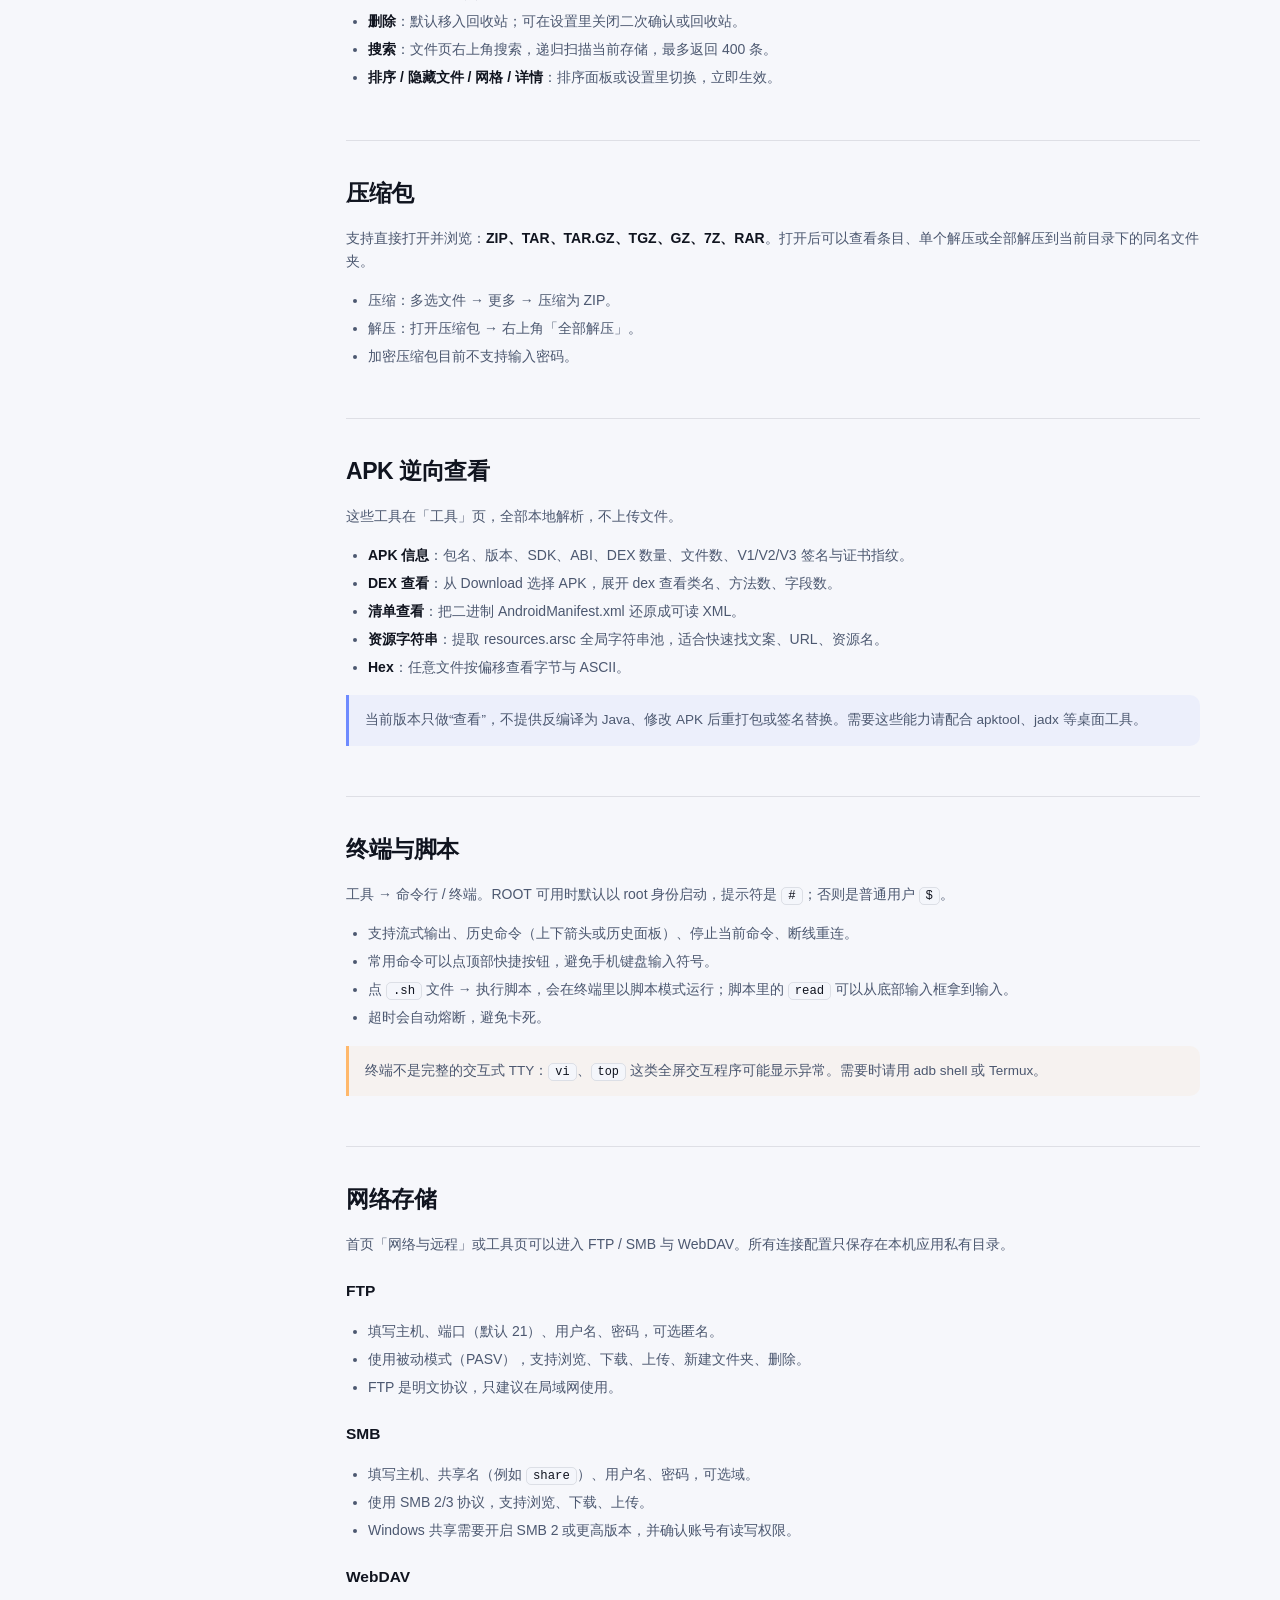
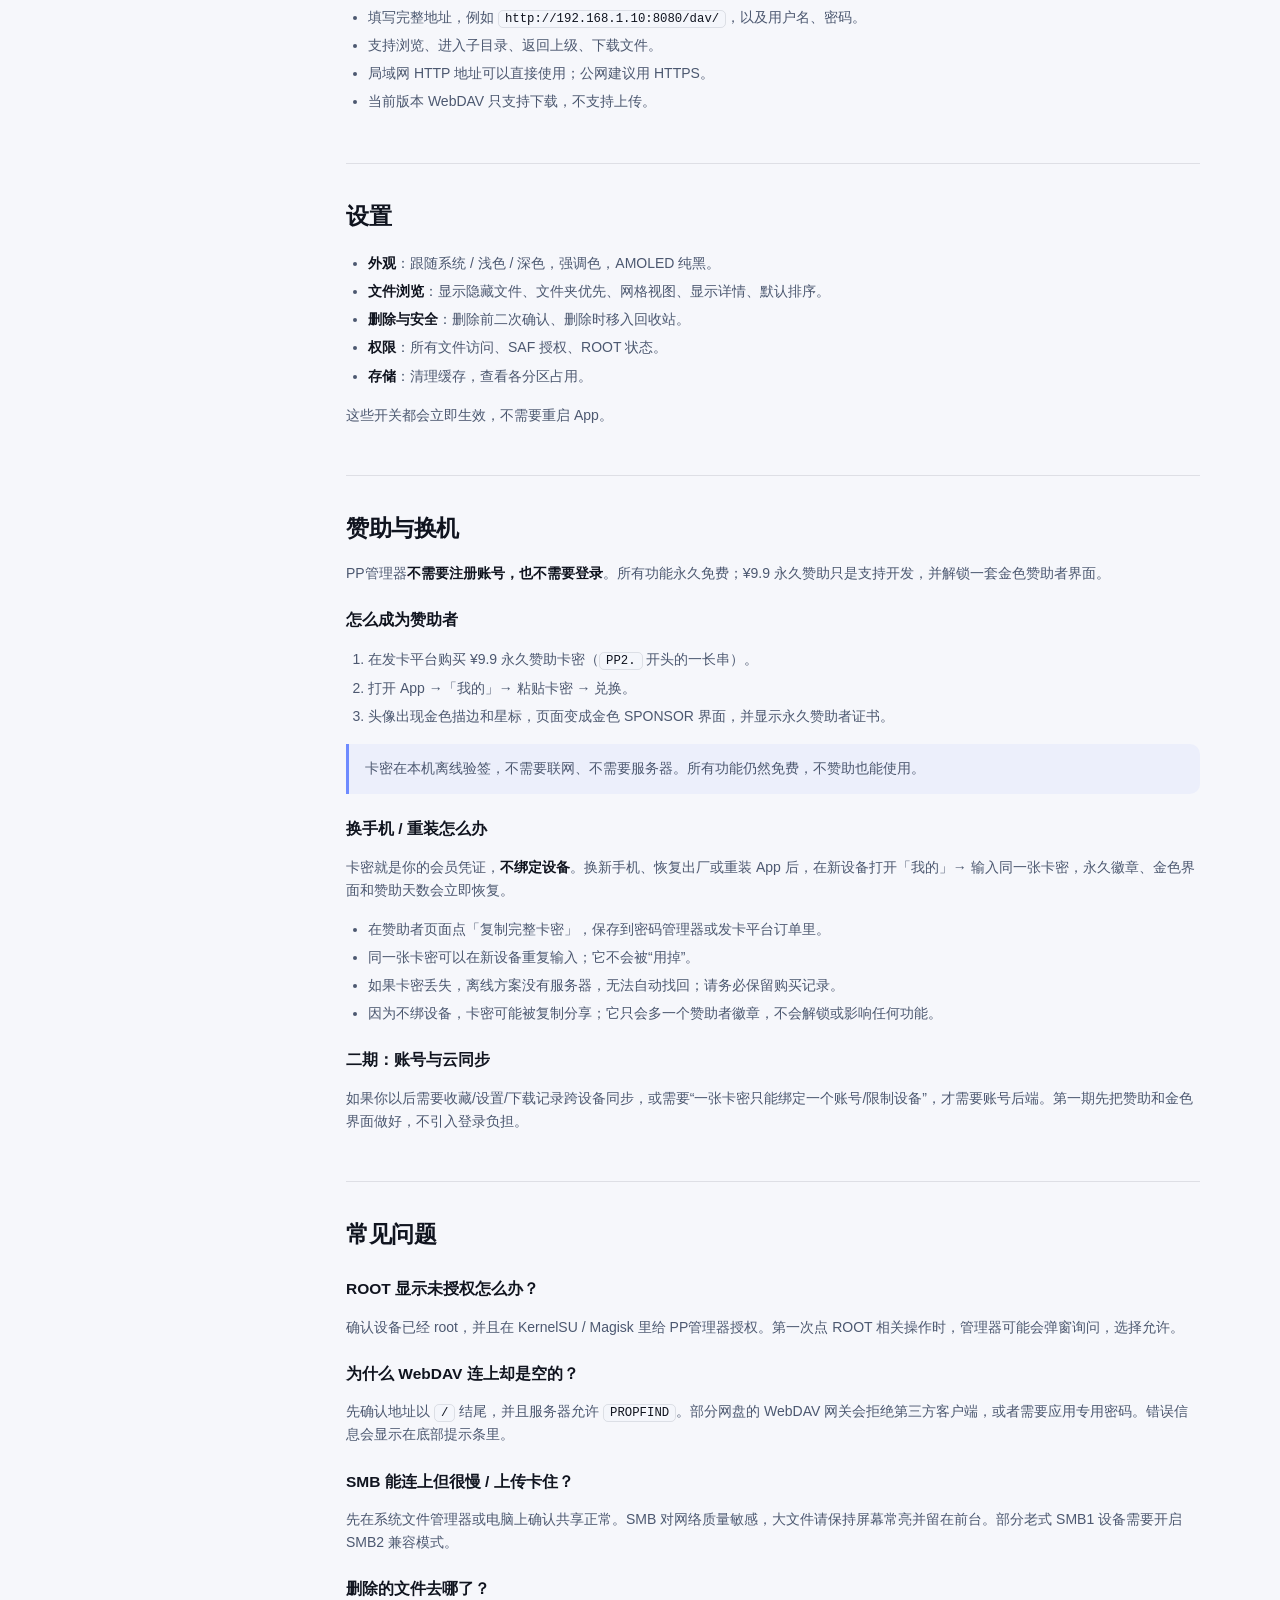
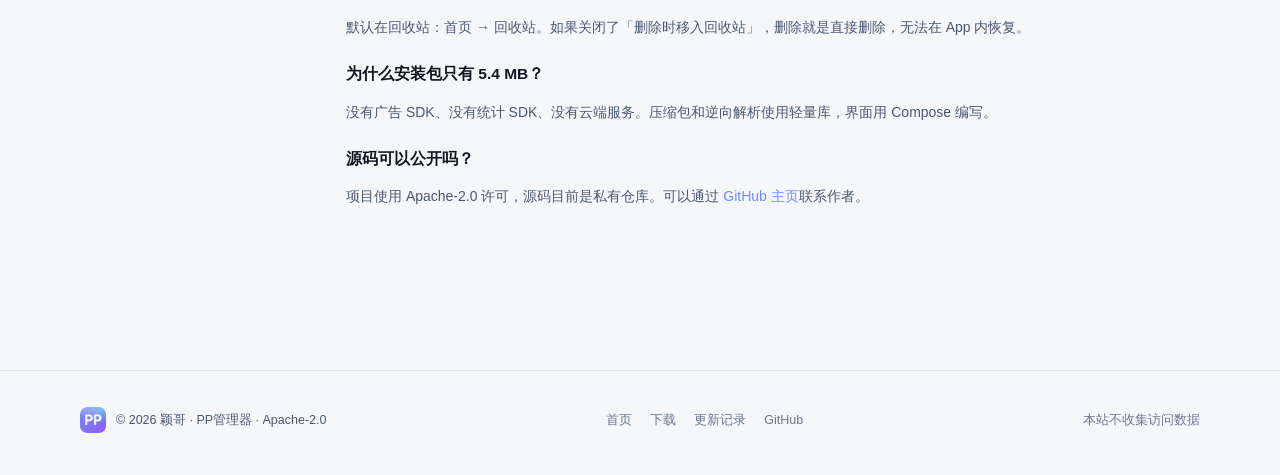
==== commit 78794997: "site: v1.5.0 PP2 带发行日期卡密" ====
--- a/guide.html
+++ b/guide.html
@@ -58,7 +58,7 @@
       <div class="wrap">
         <span class="kicker">Manual</span>
         <h1>使用手册</h1>
-        <p>从安装到 ROOT、压缩包、APK 逆向查看、终端和网络存储。最后更新于 2026-11-03，对应 PP管理器 v1.4.0。</p>
+        <p>从安装到 ROOT、压缩包、APK 逆向查看、终端和网络存储。最后更新于 2026-11-03，对应 PP管理器 v1.5.0。</p>
       </div>
     </div>
 
@@ -214,7 +214,7 @@
 
           <h3>怎么成为赞助者</h3>
           <ol>
-            <li>在发卡平台购买 ¥9.9 永久赞助卡密（<code>PP1.</code> 开头的一长串）。</li>
+            <li>在发卡平台购买 ¥9.9 永久赞助卡密（<code>PP2.</code> 开头的一长串）。</li>
             <li>打开 App →「我的」→ 粘贴卡密 → 兑换。</li>
             <li>头像出现金色描边和星标，页面变成金色 SPONSOR 界面，并显示永久赞助者证书。</li>
           </ol>
@@ -223,7 +223,7 @@
           </div>
 
           <h3>换手机 / 重装怎么办</h3>
-          <p>卡密就是你的会员凭证，<strong>不绑定设备</strong>。换新手机、恢复出厂或重装 App 后，在新设备打开「我的」→ 输入同一张卡密，永久徽章和金色界面会立即恢复。</p>
+          <p>卡密就是你的会员凭证，<strong>不绑定设备</strong>。换新手机、恢复出厂或重装 App 后，在新设备打开「我的」→ 输入同一张卡密，永久徽章、金色界面和赞助天数会立即恢复。</p>
           <ul>
             <li>在赞助者页面点「复制完整卡密」，保存到密码管理器或发卡平台订单里。</li>
             <li>同一张卡密可以在新设备重复输入；它不会被“用掉”。</li>
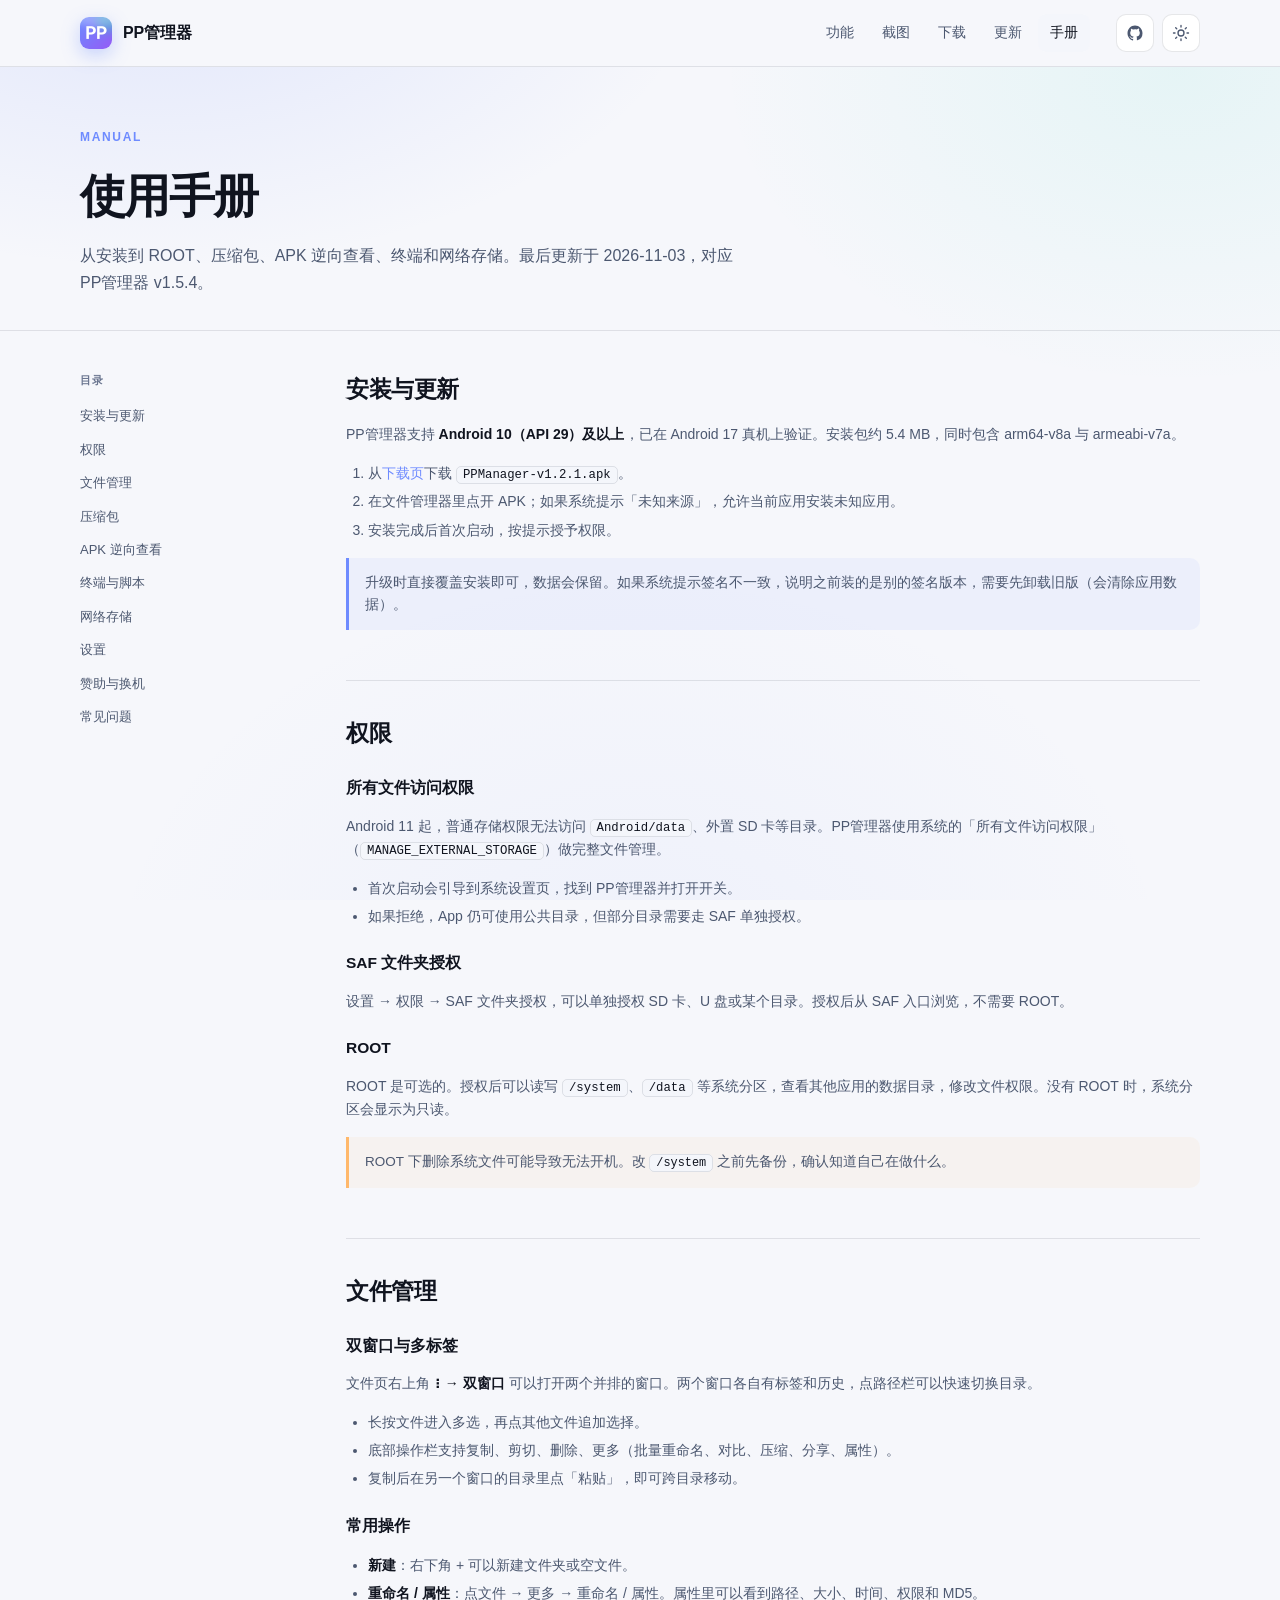
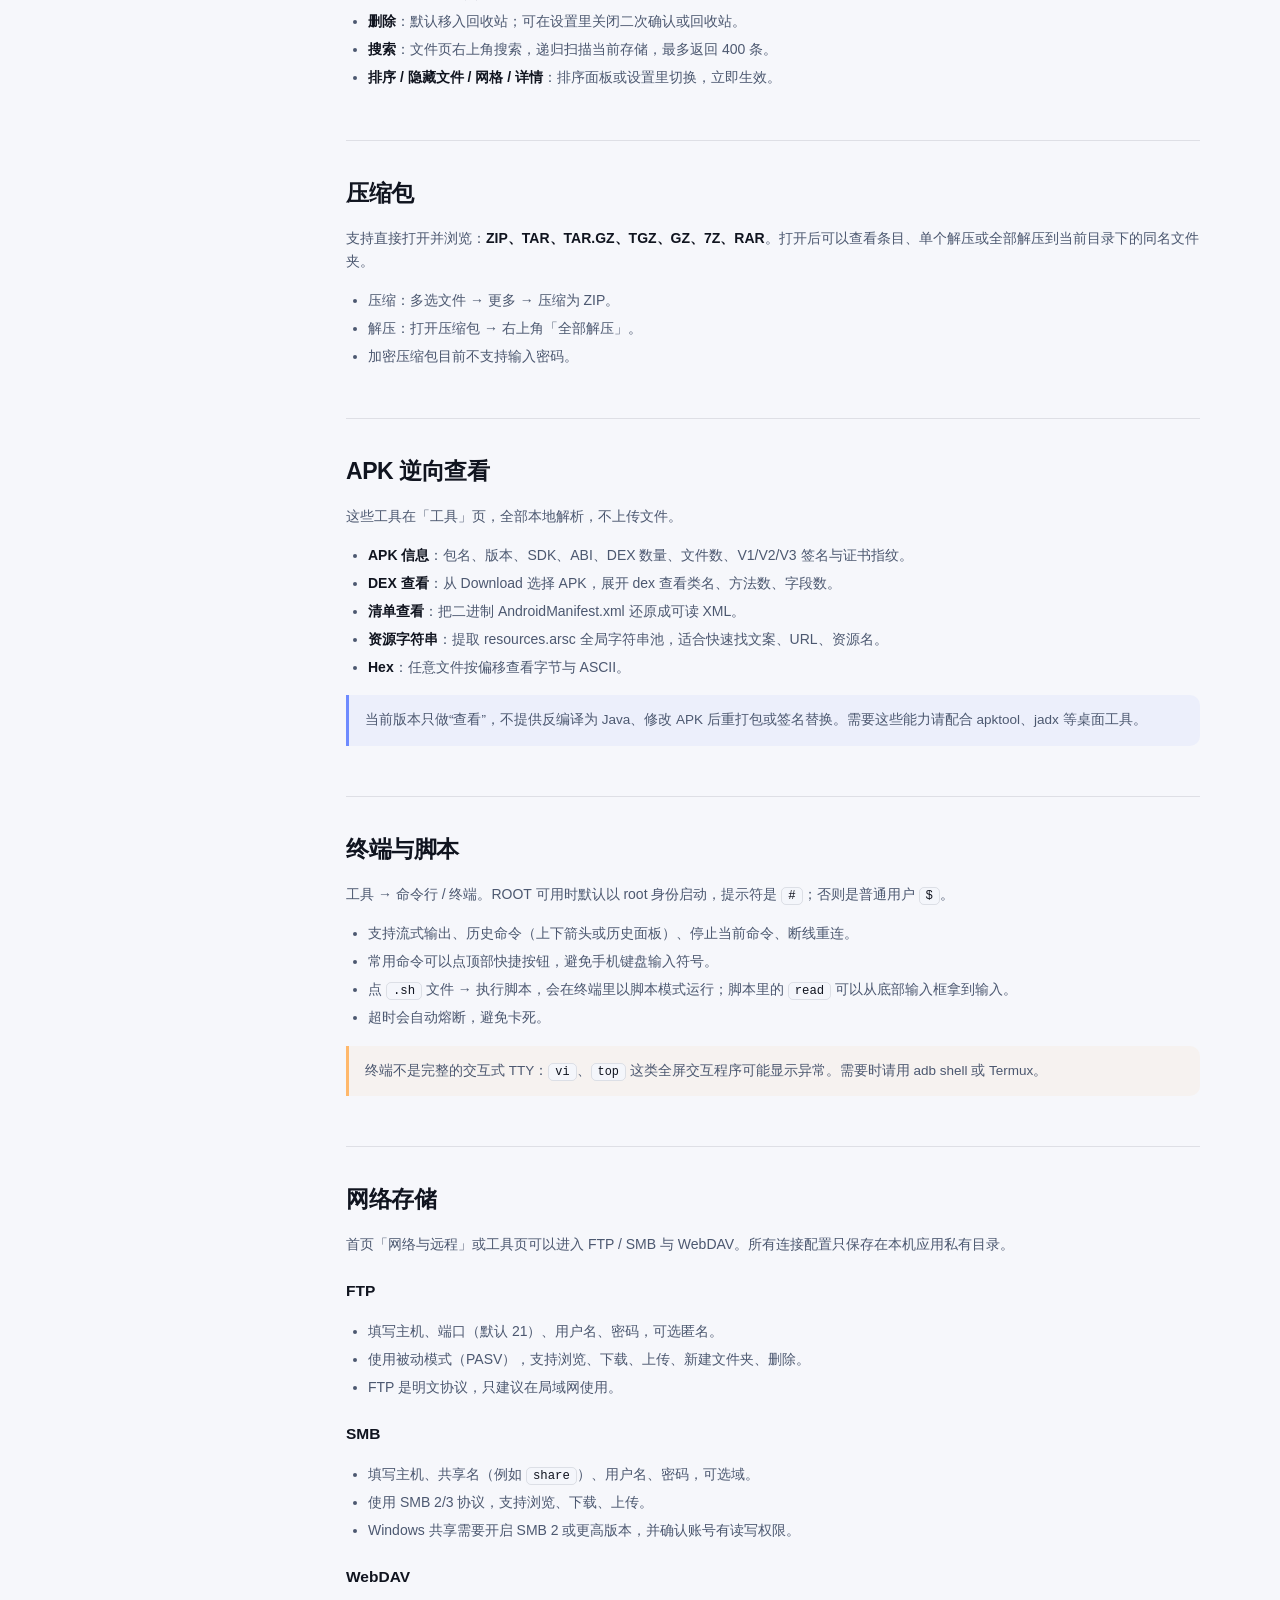
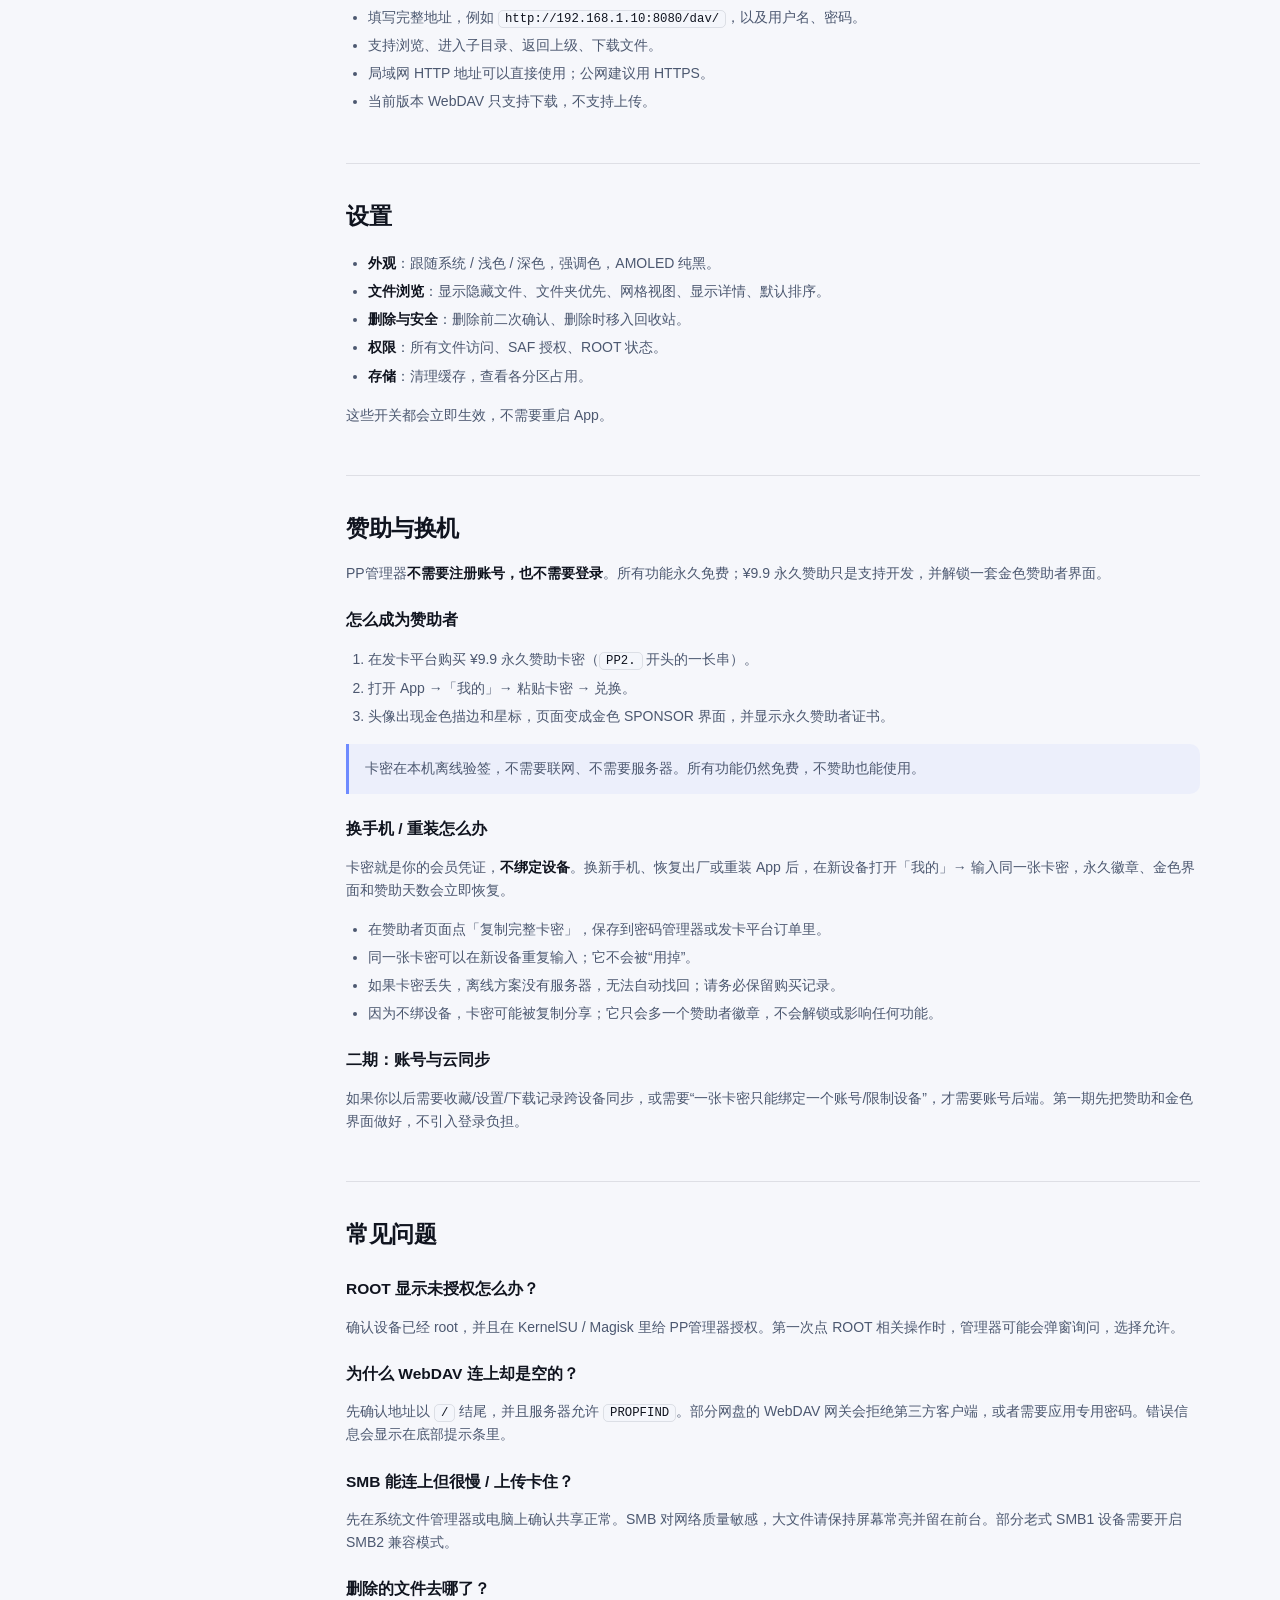
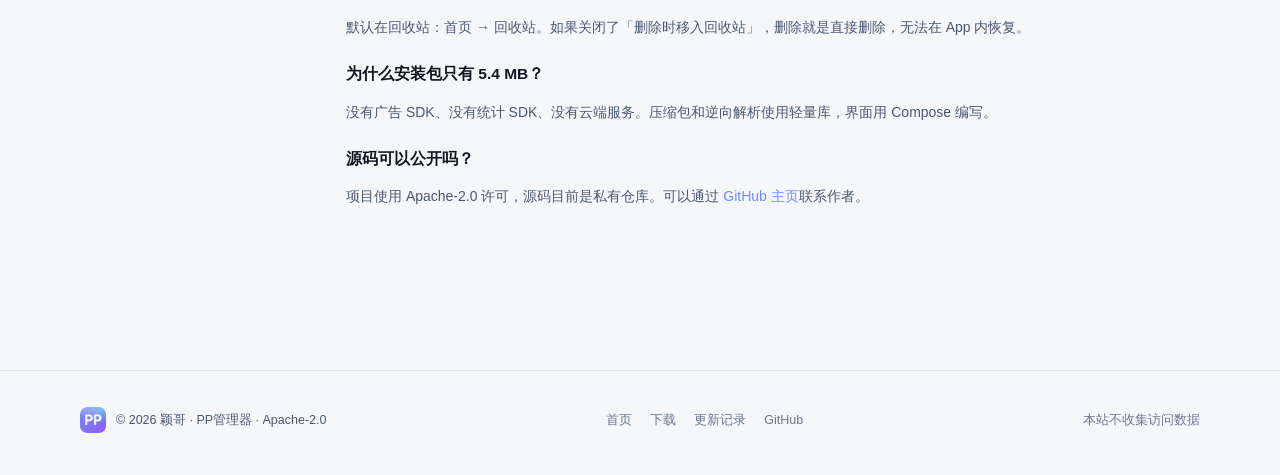
==== commit 32e41eb3: "site: v1.5.4 正式版、更新提醒、双窗口与背景音乐" ====
--- a/guide.html
+++ b/guide.html
@@ -58,7 +58,7 @@
       <div class="wrap">
         <span class="kicker">Manual</span>
         <h1>使用手册</h1>
-        <p>从安装到 ROOT、压缩包、APK 逆向查看、终端和网络存储。最后更新于 2026-11-03，对应 PP管理器 v1.5.0。</p>
+        <p>从安装到 ROOT、压缩包、APK 逆向查看、终端和网络存储。最后更新于 2026-11-03，对应 PP管理器 v1.5.4。</p>
       </div>
     </div>
 
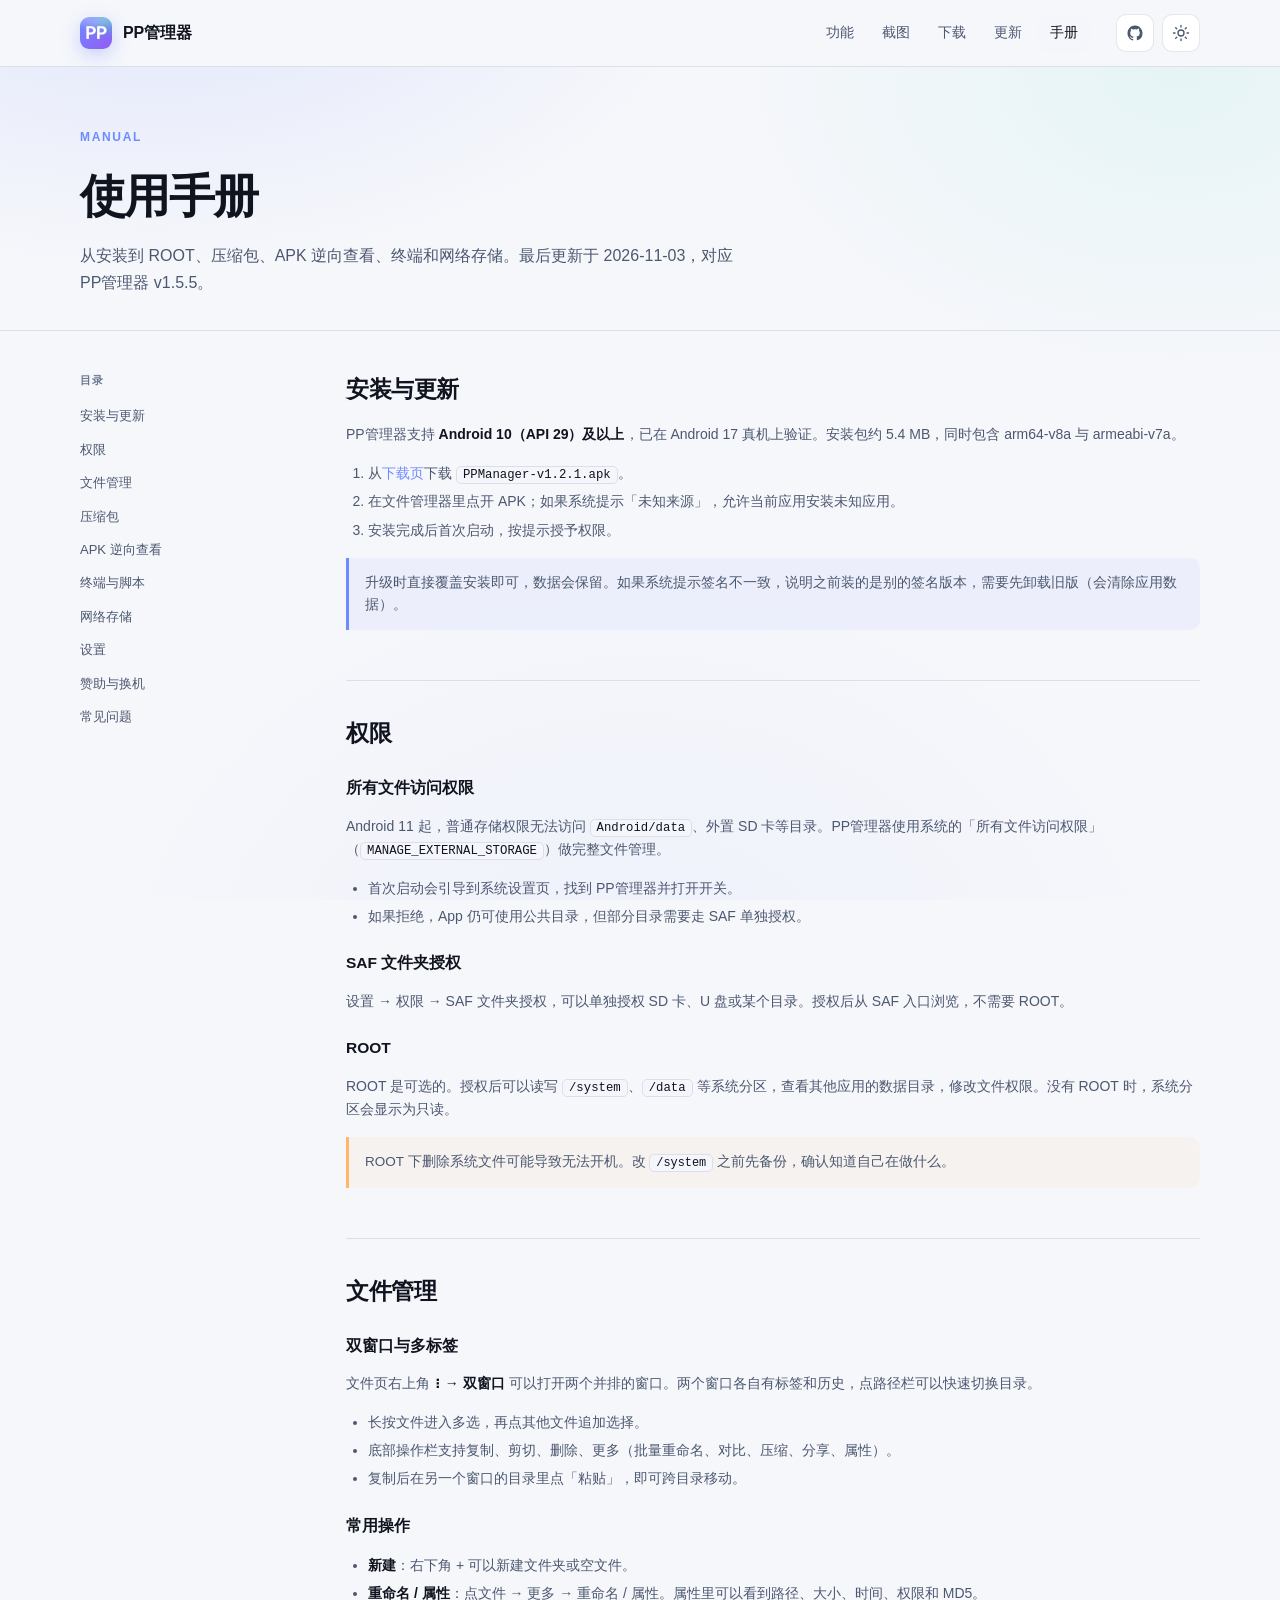
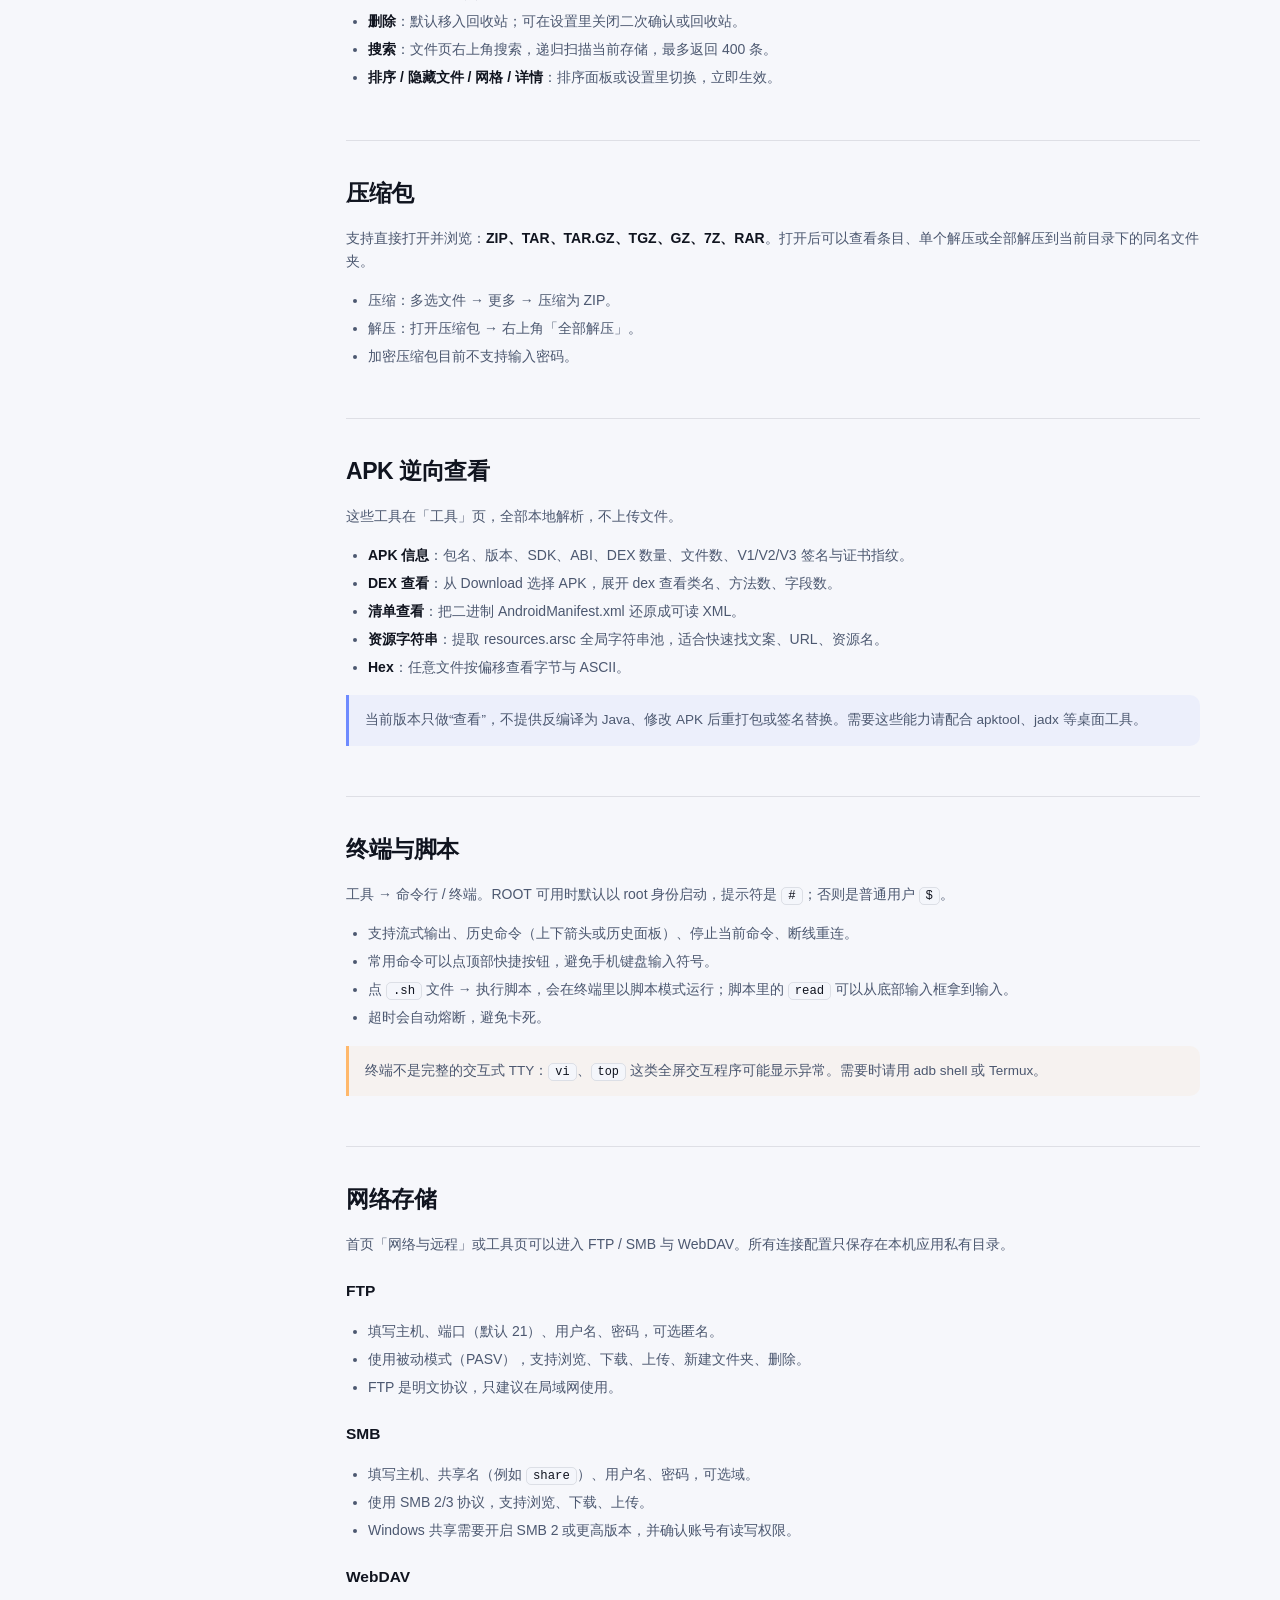
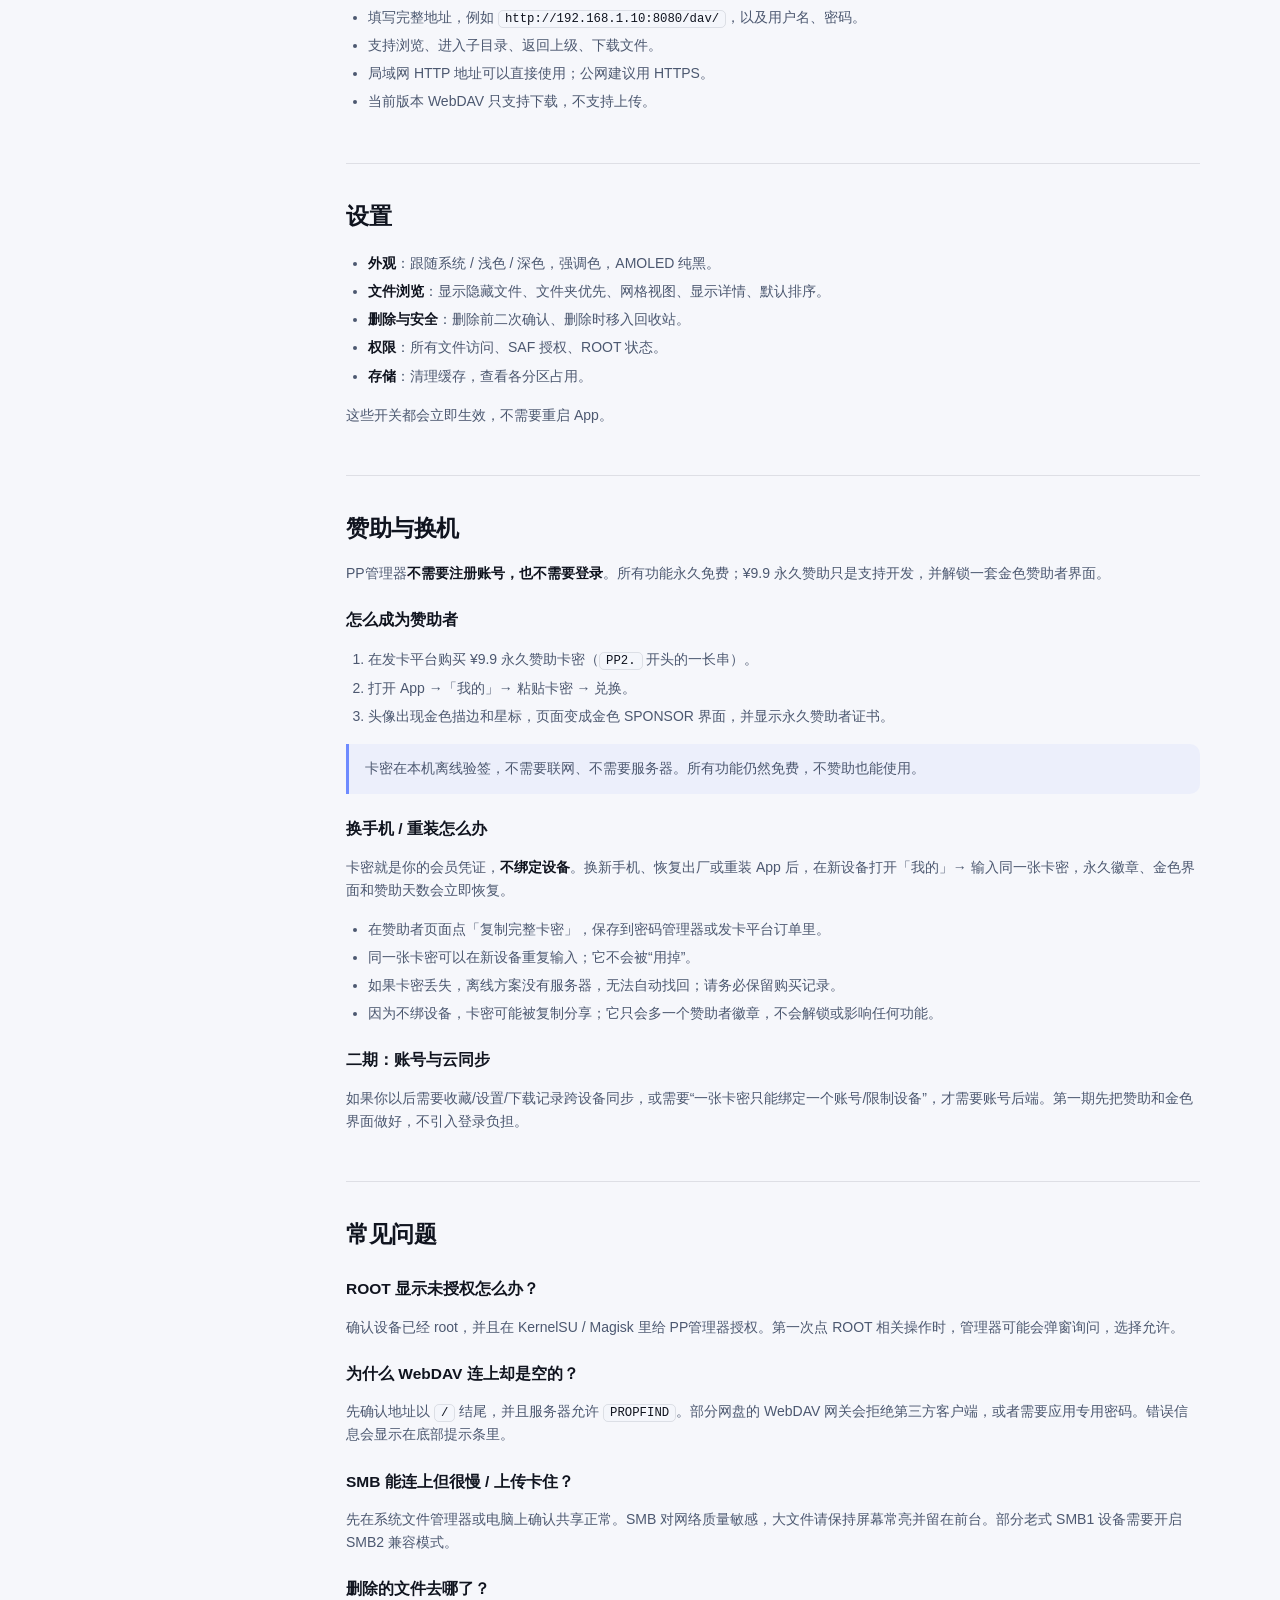
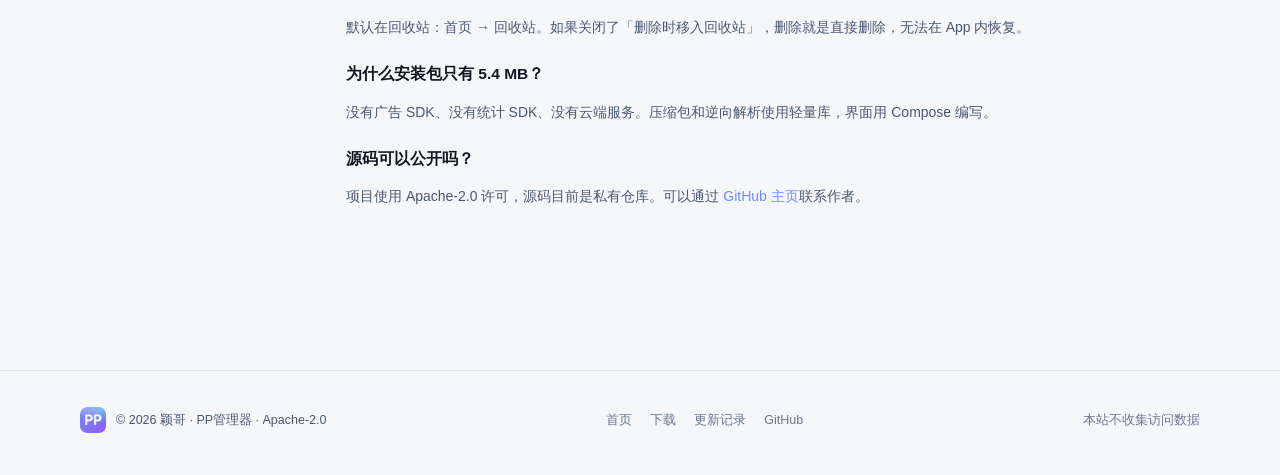
==== commit 05cd6b3b: "site: v1.5.5 分类入口、独立回收站与脚本直跑" ====
--- a/guide.html
+++ b/guide.html
@@ -58,7 +58,7 @@
       <div class="wrap">
         <span class="kicker">Manual</span>
         <h1>使用手册</h1>
-        <p>从安装到 ROOT、压缩包、APK 逆向查看、终端和网络存储。最后更新于 2026-11-03，对应 PP管理器 v1.5.4。</p>
+        <p>从安装到 ROOT、压缩包、APK 逆向查看、终端和网络存储。最后更新于 2026-11-03，对应 PP管理器 v1.5.5。</p>
       </div>
     </div>
 
